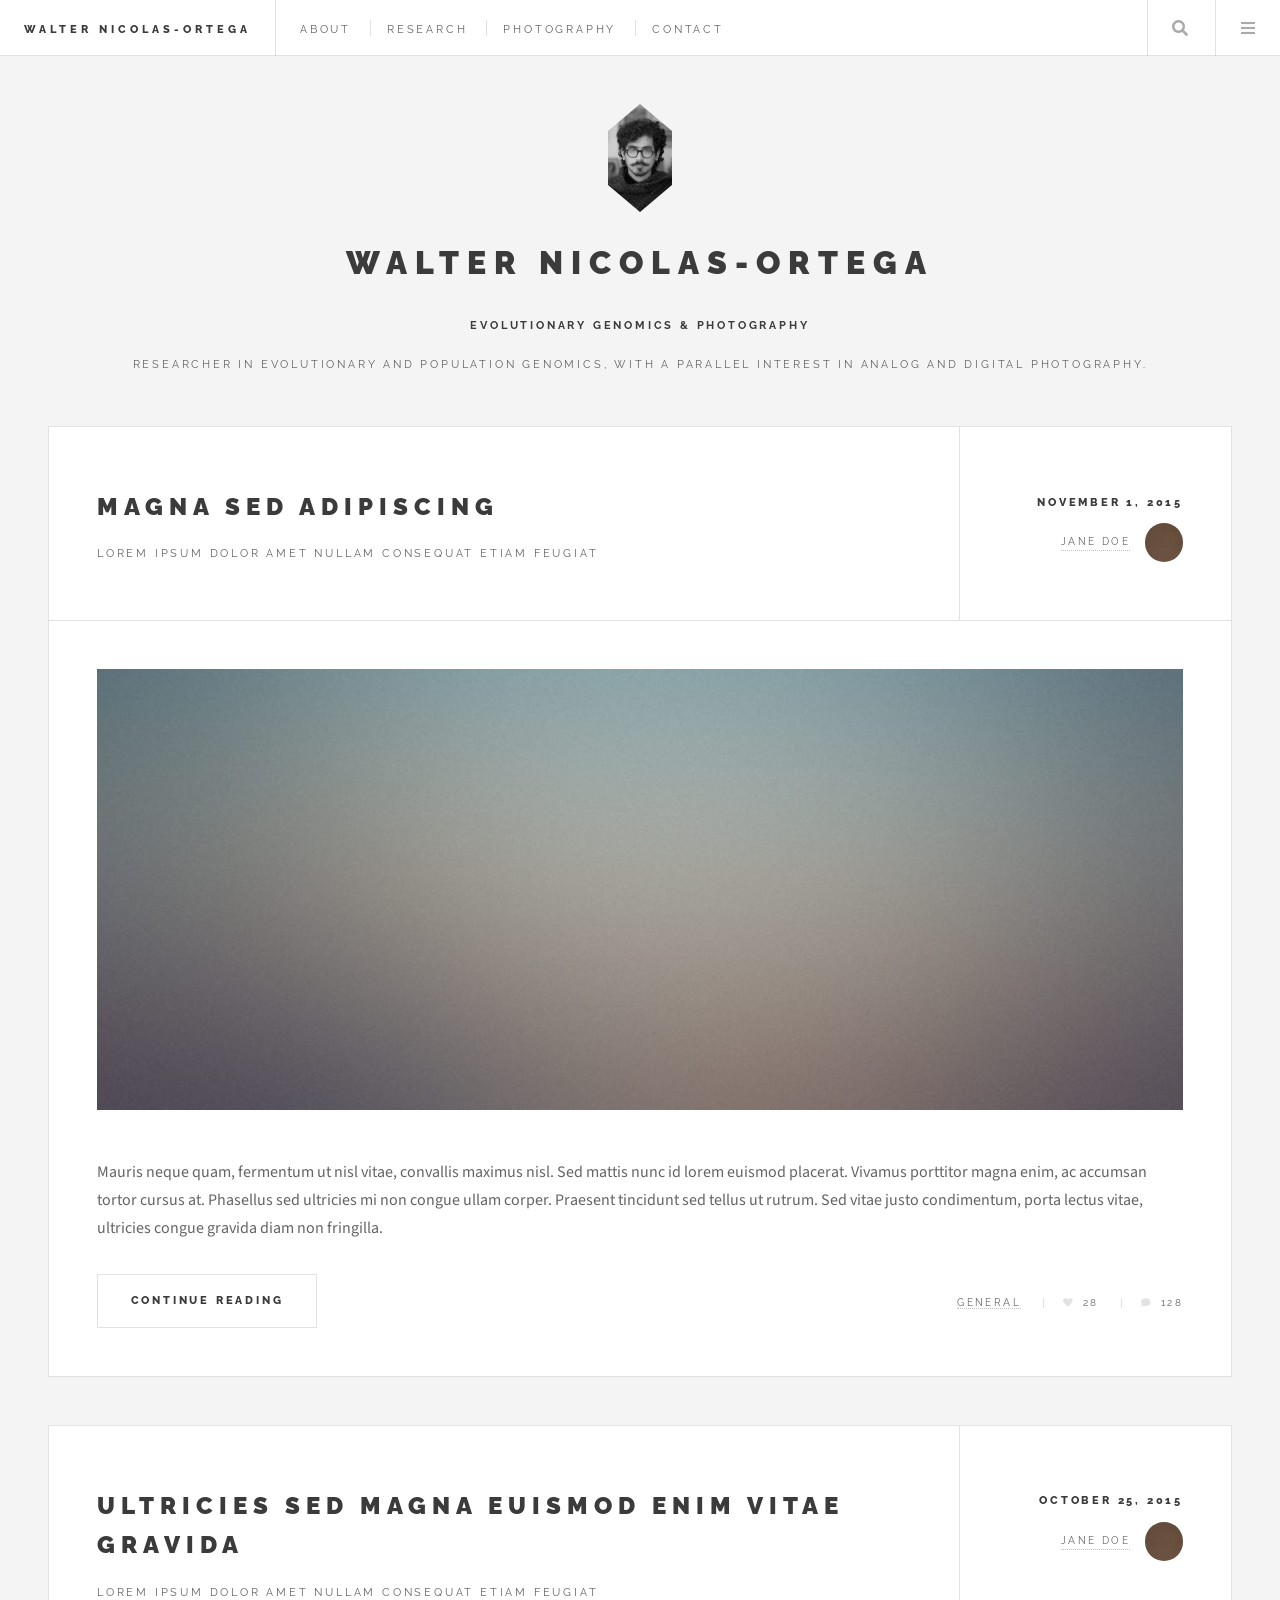
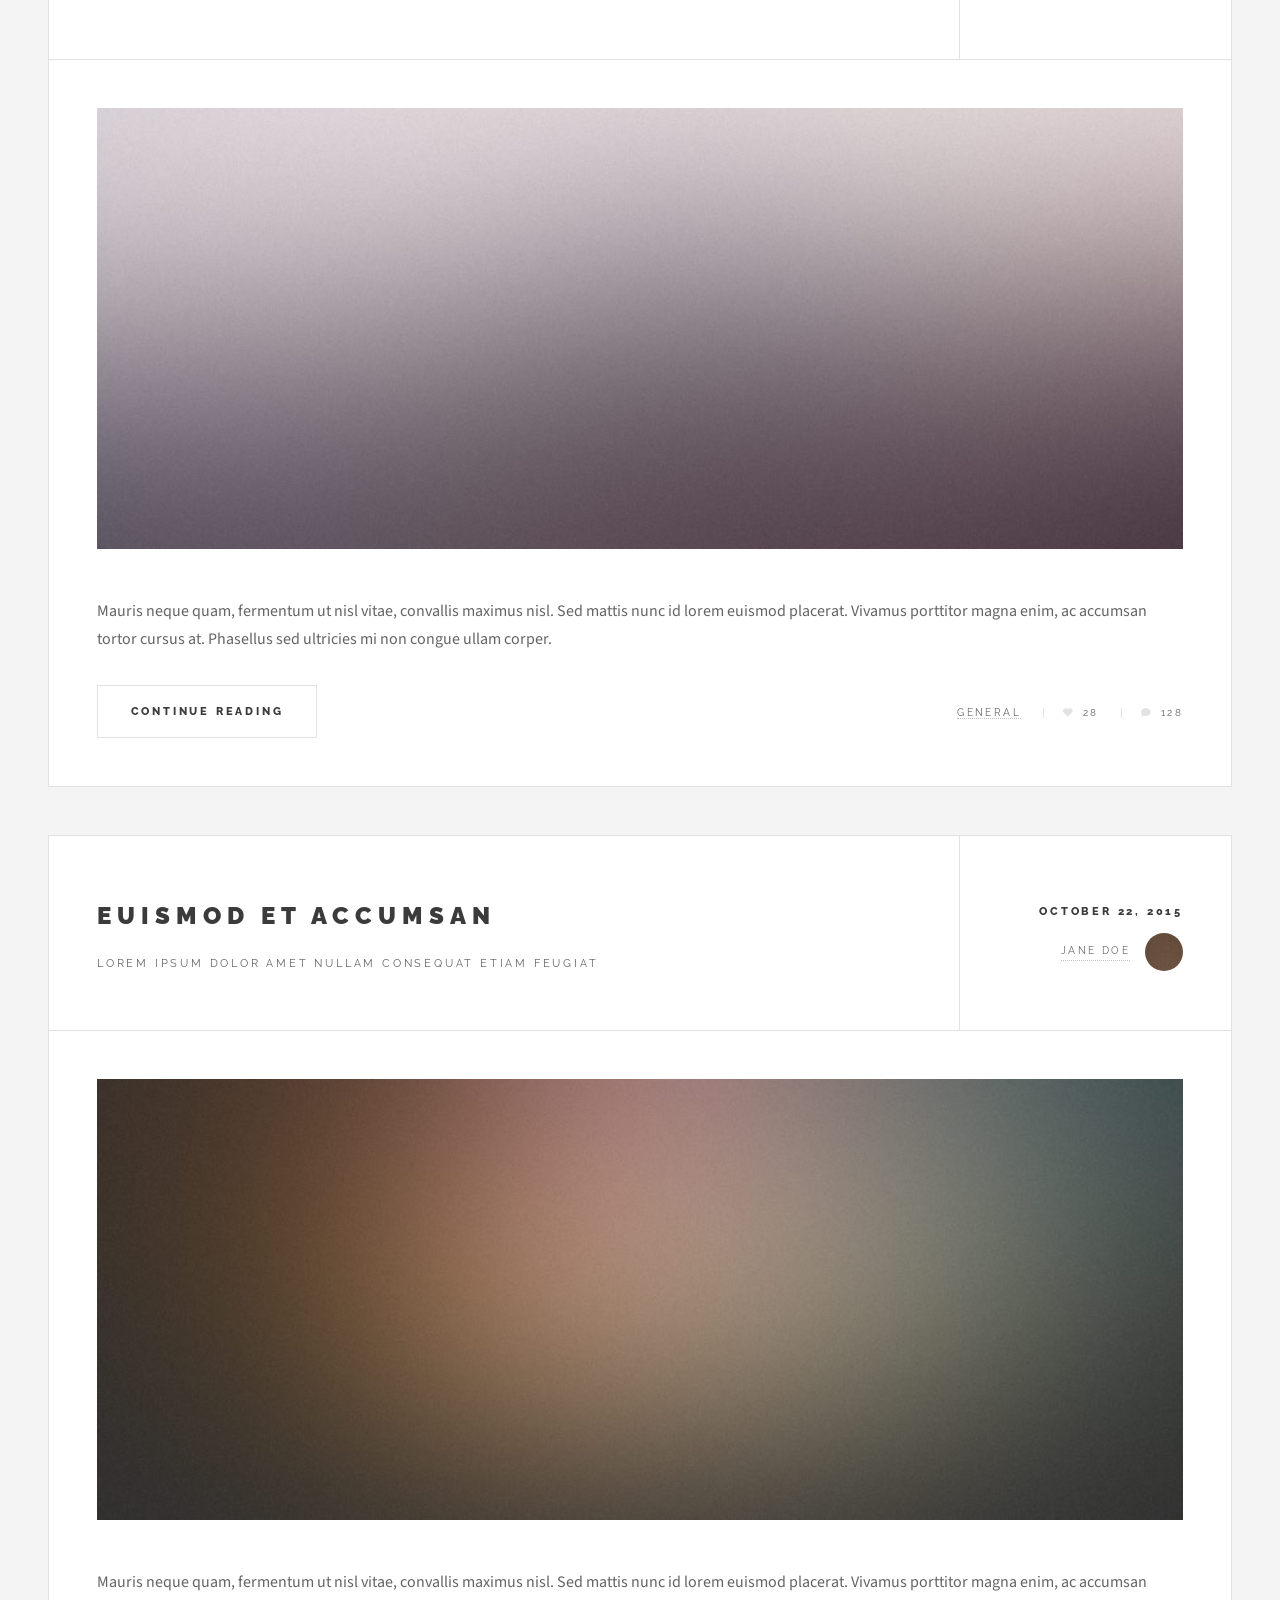
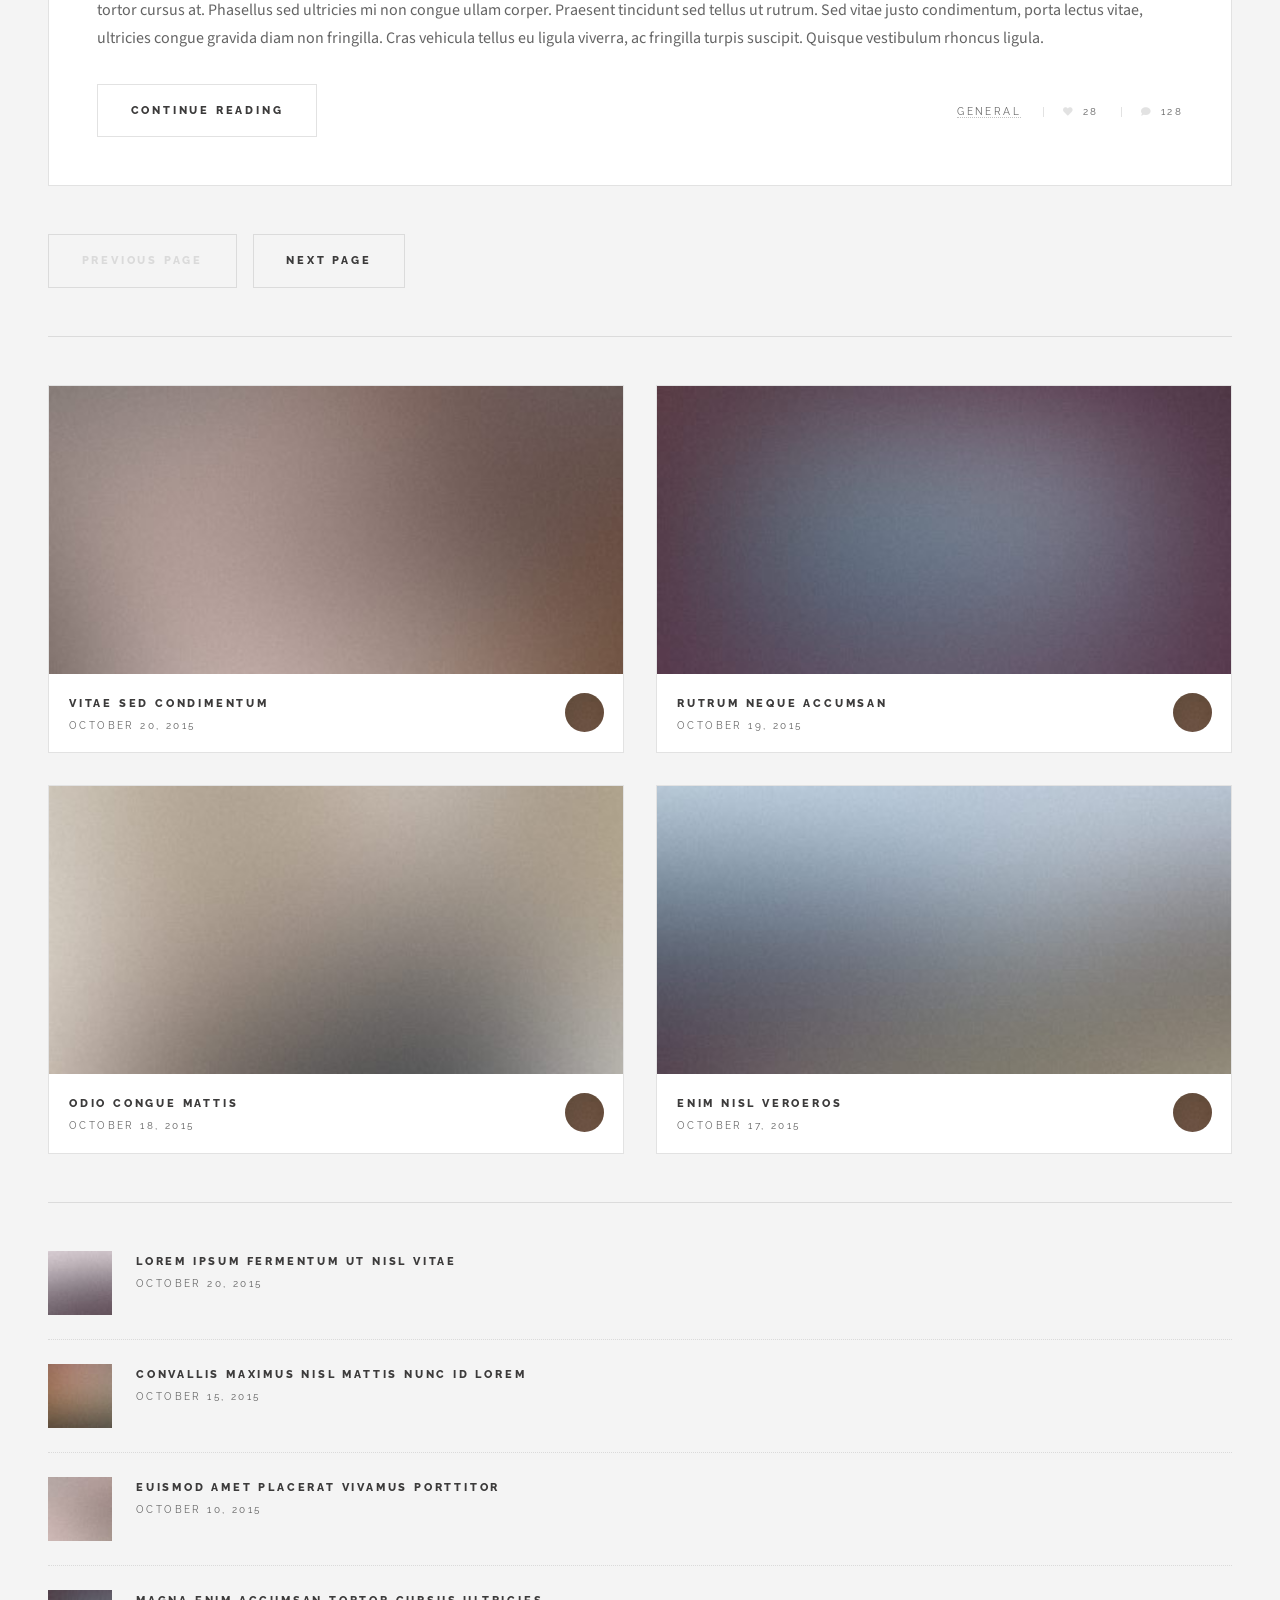
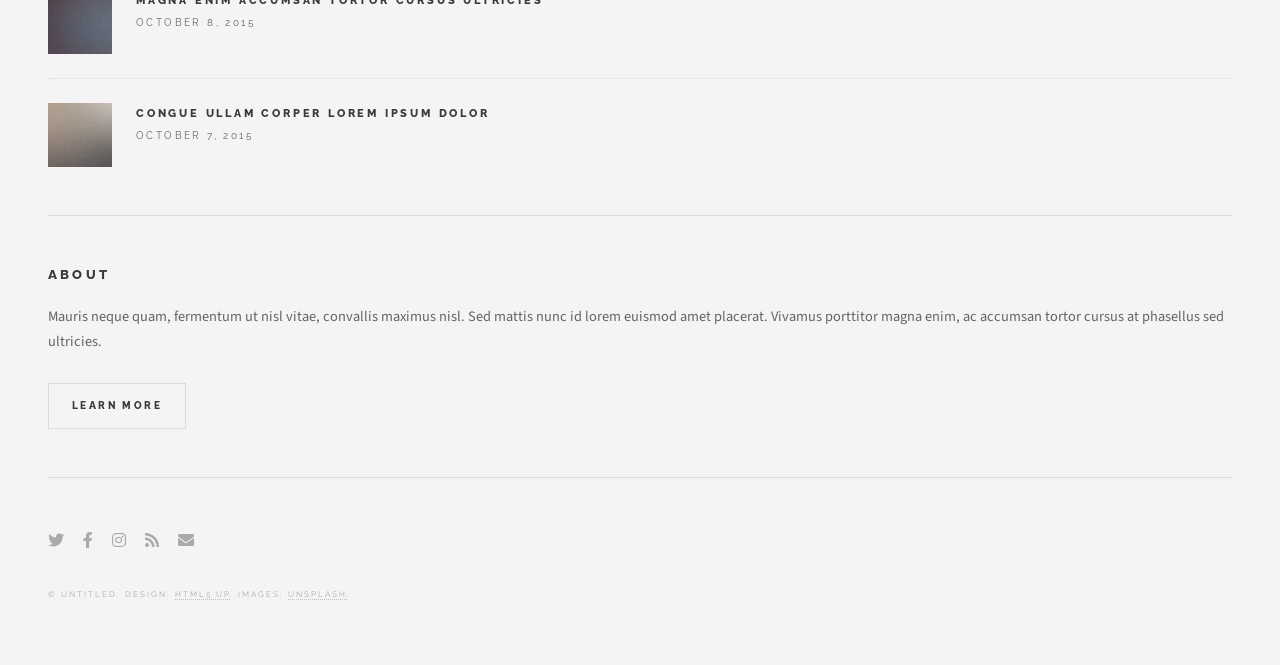
==== index.html @ 81d4c088 "Update index.html" ====
<!DOCTYPE HTML>
<!--
	Future Imperfect by HTML5 UP
	html5up.net | @ajlkn
	Free for personal and commercial use under the CCA 3.0 license (html5up.net/license)
-->
<html>
	<head>
		<title>Walter Nicolas-Ortega | Science & Photography</title>
		<meta charset="utf-8" />
		<meta name="viewport" content="width=device-width, initial-scale=1, user-scalable=no" />
		<link rel="stylesheet" href="assets/css/main.css" />
	</head>
	<body class="is-preload">

		<!-- Wrapper -->
			<div id="wrapper">

				<!-- Header -->
					<header id="header">
						<h1><a href="index.html">Walter Nicolas-Ortega</a></h1>
						<nav class="links">
							<ul>
								<li><a href="about.html">About</a></li>
								<li><a href="#research">Research</a></li>
								<li><a href="photography.html">Photography</a></li>
								<li><a href="#contact">Contact</a></li>
							</ul>
						</nav>
						<nav class="main">
							<ul>
								<li class="search">
									<a class="fa-search" href="#search">Search</a>
									<form id="search" method="get" action="#">
										<input type="text" name="query" placeholder="Search" />
									</form>
								</li>
								<li class="menu">
									<a class="fa-bars" href="#menu">Menu</a>
								</li>
							</ul>
						</nav>
					</header>

				<!-- Menu -->
				<section id="menu">

					<section>
						<ul class="links">
							<li>
								<a href="about.html">
									<h3>About</h3>
									<p>Who I am and my academic background</p>
								</a>
							</li>
							<li>
								<a href="research.html">
									<h3>Research</h3>
									<p>Population and evolutionary genomics</p>
								</a>
							</li>
							<li>
								<a href="photography.html">
									<h3>Photography</h3>
									<p>Visual stories and travel photography</p>
								</a>
							</li>
							<li>
								<a href="contact.html">
									<h3>Contact</h3>
									<p>Get in touch</p>
								</a>
							</li>
						</ul>
					</section>
				
				</section>

				<!-- Main -->
					<div id="main">

						<!-- Post -->
							<article class="post">
								<header>
									<div class="title">
										<h2><a href="single.html">Magna sed adipiscing</a></h2>
										<p>Lorem ipsum dolor amet nullam consequat etiam feugiat</p>
									</div>
									<div class="meta">
										<time class="published" datetime="2015-11-01">November 1, 2015</time>
										<a href="#" class="author"><span class="name">Jane Doe</span><img src="images/avatar.jpg" alt="" /></a>
									</div>
								</header>
								<a href="single.html" class="image featured"><img src="images/pic01.jpg" alt="" /></a>
								<p>Mauris neque quam, fermentum ut nisl vitae, convallis maximus nisl. Sed mattis nunc id lorem euismod placerat. Vivamus porttitor magna enim, ac accumsan tortor cursus at. Phasellus sed ultricies mi non congue ullam corper. Praesent tincidunt sed tellus ut rutrum. Sed vitae justo condimentum, porta lectus vitae, ultricies congue gravida diam non fringilla.</p>
								<footer>
									<ul class="actions">
										<li><a href="single.html" class="button large">Continue Reading</a></li>
									</ul>
									<ul class="stats">
										<li><a href="#">General</a></li>
										<li><a href="#" class="icon solid fa-heart">28</a></li>
										<li><a href="#" class="icon solid fa-comment">128</a></li>
									</ul>
								</footer>
							</article>

						<!-- Post -->
							<article class="post">
								<header>
									<div class="title">
										<h2><a href="single.html">Ultricies sed magna euismod enim vitae gravida</a></h2>
										<p>Lorem ipsum dolor amet nullam consequat etiam feugiat</p>
									</div>
									<div class="meta">
										<time class="published" datetime="2015-10-25">October 25, 2015</time>
										<a href="#" class="author"><span class="name">Jane Doe</span><img src="images/avatar.jpg" alt="" /></a>
									</div>
								</header>
								<a href="single.html" class="image featured"><img src="images/pic02.jpg" alt="" /></a>
								<p>Mauris neque quam, fermentum ut nisl vitae, convallis maximus nisl. Sed mattis nunc id lorem euismod placerat. Vivamus porttitor magna enim, ac accumsan tortor cursus at. Phasellus sed ultricies mi non congue ullam corper.</p>
								<footer>
									<ul class="actions">
										<li><a href="single.html" class="button large">Continue Reading</a></li>
									</ul>
									<ul class="stats">
										<li><a href="#">General</a></li>
										<li><a href="#" class="icon solid fa-heart">28</a></li>
										<li><a href="#" class="icon solid fa-comment">128</a></li>
									</ul>
								</footer>
							</article>

						<!-- Post -->
							<article class="post">
								<header>
									<div class="title">
										<h2><a href="single.html">Euismod et accumsan</a></h2>
										<p>Lorem ipsum dolor amet nullam consequat etiam feugiat</p>
									</div>
									<div class="meta">
										<time class="published" datetime="2015-10-22">October 22, 2015</time>
										<a href="#" class="author"><span class="name">Jane Doe</span><img src="images/avatar.jpg" alt="" /></a>
									</div>
								</header>
								<a href="single.html" class="image featured"><img src="images/pic03.jpg" alt="" /></a>
								<p>Mauris neque quam, fermentum ut nisl vitae, convallis maximus nisl. Sed mattis nunc id lorem euismod placerat. Vivamus porttitor magna enim, ac accumsan tortor cursus at. Phasellus sed ultricies mi non congue ullam corper. Praesent tincidunt sed tellus ut rutrum. Sed vitae justo condimentum, porta lectus vitae, ultricies congue gravida diam non fringilla. Cras vehicula tellus eu ligula viverra, ac fringilla turpis suscipit. Quisque vestibulum rhoncus ligula.</p>
								<footer>
									<ul class="actions">
										<li><a href="single.html" class="button large">Continue Reading</a></li>
									</ul>
									<ul class="stats">
										<li><a href="#">General</a></li>
										<li><a href="#" class="icon solid fa-heart">28</a></li>
										<li><a href="#" class="icon solid fa-comment">128</a></li>
									</ul>
								</footer>
							</article>

						<!-- Post -->
						<!--
							<article class="post">
								<header>
									<div class="title">
										<h2><a href="#">Elements</a></h2>
										<p>Lorem ipsum dolor amet nullam consequat etiam feugiat</p>
									</div>
									<div class="meta">
										<time class="published" datetime="2015-10-18">October 18, 2015</time>
										<a href="#" class="author"><span class="name">Jane Doe</span><img src="images/avatar.jpg" alt="" /></a>
									</div>
								</header>

								<section>
									<h3>Text</h3>
									<p>This is <b>bold</b> and this is <strong>strong</strong>. This is <i>italic</i> and this is <em>emphasized</em>.
									This is <sup>superscript</sup> text and this is <sub>subscript</sub> text.
									This is <u>underlined</u> and this is code: <code>for (;;) { ... }</code>. Finally, <a href="#">this is a link</a>.</p>
									<hr />
									<p>Nunc lacinia ante nunc ac lobortis. Interdum adipiscing gravida odio porttitor sem non mi integer non faucibus ornare mi ut ante amet placerat aliquet. Volutpat eu sed ante lacinia sapien lorem accumsan varius montes viverra nibh in adipiscing blandit tempus accumsan.</p>
									<hr />
									<h2>Heading Level 2</h2>
									<h3>Heading Level 3</h3>
									<h4>Heading Level 4</h4>
									<hr />
									<h4>Blockquote</h4>
									<blockquote>Fringilla nisl. Donec accumsan interdum nisi, quis tincidunt felis sagittis eget tempus euismod. Vestibulum ante ipsum primis in faucibus vestibulum. Blandit adipiscing eu felis iaculis volutpat ac adipiscing accumsan faucibus. Vestibulum ante ipsum primis in faucibus lorem ipsum dolor sit amet nullam adipiscing eu felis.</blockquote>
									<h4>Preformatted</h4>
									<pre><code>i = 0;

while (!deck.isInOrder()) {
  print 'Iteration ' + i;
  deck.shuffle();
  i++;
}

print 'It took ' + i + ' iterations to sort the deck.';</code></pre>
								</section>

								<section>
									<h3>Lists</h3>
									<div class="row">
										<div class="col-6 col-12-medium">
											<h4>Unordered</h4>
											<ul>
												<li>Dolor pulvinar etiam.</li>
												<li>Sagittis adipiscing.</li>
												<li>Felis enim feugiat.</li>
											</ul>
											<h4>Alternate</h4>
											<ul class="alt">
												<li>Dolor pulvinar etiam.</li>
												<li>Sagittis adipiscing.</li>
												<li>Felis enim feugiat.</li>
											</ul>
										</div>
										<div class="col-6 col-12-medium">
											<h4>Ordered</h4>
											<ol>
												<li>Dolor pulvinar etiam.</li>
												<li>Etiam vel felis viverra.</li>
												<li>Felis enim feugiat.</li>
												<li>Dolor pulvinar etiam.</li>
												<li>Etiam vel felis lorem.</li>
												<li>Felis enim et feugiat.</li>
											</ol>
											<h4>Icons</h4>
											<ul class="icons">
												<li><a href="#" class="icon brands fa-twitter"><span class="label">Twitter</span></a></li>
												<li><a href="#" class="icon brands fa-facebook-f"><span class="label">Facebook</span></a></li>
												<li><a href="#" class="icon brands fa-instagram"><span class="label">Instagram</span></a></li>
												<li><a href="#" class="icon brands fa-github"><span class="label">Github</span></a></li>
											</ul>
										</div>
									</div>
									<h3>Actions</h3>
									<div class="row">
										<div class="col-6 col-12-medium">
											<ul class="actions">
												<li><a href="#" class="button">Default</a></li>
												<li><a href="#" class="button">Default</a></li>
												<li><a href="#" class="button">Default</a></li>
											</ul>
											<ul class="actions small">
												<li><a href="#" class="button small">Small</a></li>
												<li><a href="#" class="button small">Small</a></li>
												<li><a href="#" class="button small">Small</a></li>
											</ul>
											<ul class="actions stacked">
												<li><a href="#" class="button">Default</a></li>
												<li><a href="#" class="button">Default</a></li>
												<li><a href="#" class="button">Default</a></li>
											</ul>
											<ul class="actions stacked">
												<li><a href="#" class="button small">Small</a></li>
												<li><a href="#" class="button small">Small</a></li>
												<li><a href="#" class="button small">Small</a></li>
											</ul>
										</div>
										<div class="col-6 col-12-medium">
											<ul class="actions stacked">
												<li><a href="#" class="button fit">Default</a></li>
												<li><a href="#" class="button fit">Default</a></li>
											</ul>
											<ul class="actions stacked">
												<li><a href="#" class="button small fit">Small</a></li>
												<li><a href="#" class="button small fit">Small</a></li>
											</ul>
										</div>
									</div>
								</section>

								<section>
									<h3>Table</h3>
									<h4>Default</h4>
									<div class="table-wrapper">
										<table>
											<thead>
												<tr>
													<th>Name</th>
													<th>Description</th>
													<th>Price</th>
												</tr>
											</thead>
											<tbody>
												<tr>
													<td>Item One</td>
													<td>Ante turpis integer aliquet porttitor.</td>
													<td>29.99</td>
												</tr>
												<tr>
													<td>Item Two</td>
													<td>Vis ac commodo adipiscing arcu aliquet.</td>
													<td>19.99</td>
												</tr>
												<tr>
													<td>Item Three</td>
													<td> Morbi faucibus arcu accumsan lorem.</td>
													<td>29.99</td>
												</tr>
												<tr>
													<td>Item Four</td>
													<td>Vitae integer tempus condimentum.</td>
													<td>19.99</td>
												</tr>
												<tr>
													<td>Item Five</td>
													<td>Ante turpis integer aliquet porttitor.</td>
													<td>29.99</td>
												</tr>
											</tbody>
											<tfoot>
												<tr>
													<td colspan="2"></td>
													<td>100.00</td>
												</tr>
											</tfoot>
										</table>
									</div>

									<h4>Alternate</h4>
									<div class="table-wrapper">
										<table class="alt">
											<thead>
												<tr>
													<th>Name</th>
													<th>Description</th>
													<th>Price</th>
												</tr>
											</thead>
											<tbody>
												<tr>
													<td>Item One</td>
													<td>Ante turpis integer aliquet porttitor.</td>
													<td>29.99</td>
												</tr>
												<tr>
													<td>Item Two</td>
													<td>Vis ac commodo adipiscing arcu aliquet.</td>
													<td>19.99</td>
												</tr>
												<tr>
													<td>Item Three</td>
													<td> Morbi faucibus arcu accumsan lorem.</td>
													<td>29.99</td>
												</tr>
												<tr>
													<td>Item Four</td>
													<td>Vitae integer tempus condimentum.</td>
													<td>19.99</td>
												</tr>
												<tr>
													<td>Item Five</td>
													<td>Ante turpis integer aliquet porttitor.</td>
													<td>29.99</td>
												</tr>
											</tbody>
											<tfoot>
												<tr>
													<td colspan="2"></td>
													<td>100.00</td>
												</tr>
											</tfoot>
										</table>
									</div>
								</section>

								<section>
									<h3>Buttons</h3>
									<ul class="actions">
										<li><a href="#" class="button large">Large</a></li>
										<li><a href="#" class="button">Default</a></li>
										<li><a href="#" class="button small">Small</a></li>
									</ul>
									<ul class="actions fit">
										<li><a href="#" class="button fit">Fit</a></li>
										<li><a href="#" class="button fit">Fit</a></li>
										<li><a href="#" class="button fit">Fit</a></li>
									</ul>
									<ul class="actions fit small">
										<li><a href="#" class="button fit small">Fit + Small</a></li>
										<li><a href="#" class="button fit small">Fit + Small</a></li>
										<li><a href="#" class="button fit small">Fit + Small</a></li>
									</ul>
									<ul class="actions">
										<li><a href="#" class="button icon solid fa-download">Icon</a></li>
										<li><a href="#" class="button icon solid fa-upload">Icon</a></li>
										<li><a href="#" class="button icon solid fa-save">Icon</a></li>
									</ul>
									<ul class="actions">
										<li><span class="button disabled">Disabled</span></li>
										<li><span class="button disabled icon solid fa-download">Disabled</span></li>
									</ul>
								</section>

								<section>
									<h3>Form</h3>
									<form method="post" action="#">
										<div class="row gtr-uniform">
											<div class="col-6 col-12-xsmall">
												<input type="text" name="demo-name" id="demo-name" value="" placeholder="Name" />
											</div>
											<div class="col-6 col-12-xsmall">
												<input type="email" name="demo-email" id="demo-email" value="" placeholder="Email" />
											</div>
											<div class="col-12">
												<select name="demo-category" id="demo-category">
													<option value="">- Category -</option>
													<option value="1">Manufacturing</option>
													<option value="1">Shipping</option>
													<option value="1">Administration</option>
													<option value="1">Human Resources</option>
												</select>
											</div>
											<div class="col-4 col-12-small">
												<input type="radio" id="demo-priority-low" name="demo-priority" checked>
												<label for="demo-priority-low">Low</label>
											</div>
											<div class="col-4 col-12-small">
												<input type="radio" id="demo-priority-normal" name="demo-priority">
												<label for="demo-priority-normal">Normal</label>
											</div>
											<div class="col-4 col-12-small">
												<input type="radio" id="demo-priority-high" name="demo-priority">
												<label for="demo-priority-high">High</label>
											</div>
											<div class="col-6 col-12-small">
												<input type="checkbox" id="demo-copy" name="demo-copy">
												<label for="demo-copy">Email me a copy</label>
											</div>
											<div class="col-6 col-12-small">
												<input type="checkbox" id="demo-human" name="demo-human" checked>
												<label for="demo-human">Not a robot</label>
											</div>
											<div class="col-12">
												<textarea name="demo-message" id="demo-message" placeholder="Enter your message" rows="6"></textarea>
											</div>
											<div class="col-12">
												<ul class="actions">
													<li><input type="submit" value="Send Message" /></li>
													<li><input type="reset" value="Reset" /></li>
												</ul>
											</div>
										</div>
									</form>
								</section>

								<section>
									<h3>Image</h3>
									<h4>Fit</h4>
									<div class="box alt">
										<div class="row gtr-uniform">
											<div class="col-12"><span class="image fit"><img src="images/pic02.jpg" alt="" /></span></div>
											<div class="col-4"><span class="image fit"><img src="images/pic04.jpg" alt="" /></span></div>
											<div class="col-4"><span class="image fit"><img src="images/pic05.jpg" alt="" /></span></div>
											<div class="col-4"><span class="image fit"><img src="images/pic06.jpg" alt="" /></span></div>
											<div class="col-4"><span class="image fit"><img src="images/pic06.jpg" alt="" /></span></div>
											<div class="col-4"><span class="image fit"><img src="images/pic04.jpg" alt="" /></span></div>
											<div class="col-4"><span class="image fit"><img src="images/pic05.jpg" alt="" /></span></div>
											<div class="col-4"><span class="image fit"><img src="images/pic05.jpg" alt="" /></span></div>
											<div class="col-4"><span class="image fit"><img src="images/pic06.jpg" alt="" /></span></div>
											<div class="col-4"><span class="image fit"><img src="images/pic04.jpg" alt="" /></span></div>
										</div>
									</div>
									<h4>Left &amp; Right</h4>
									<p><span class="image left"><img src="images/pic07.jpg" alt="" /></span>Fringilla nisl. Donec accumsan interdum nisi, quis tincidunt felis sagittis eget. tempus euismod. Vestibulum ante ipsum primis in faucibus vestibulum. Blandit adipiscing eu felis iaculis volutpat ac adipiscing accumsan eu faucibus. Integer ac pellentesque praesent tincidunt felis sagittis eget. tempus euismod. Vestibulum ante ipsum primis in faucibus vestibulum. Blandit adipiscing eu felis iaculis volutpat ac adipiscing accumsan eu faucibus. Integer ac pellentesque praesent. Donec accumsan interdum nisi, quis tincidunt felis sagittis eget. tempus euismod. Vestibulum ante ipsum primis in faucibus vestibulum. Blandit adipiscing eu felis iaculis volutpat ac adipiscing accumsan eu faucibus. Integer ac pellentesque praesent tincidunt felis sagittis eget. tempus euismod. Vestibulum ante ipsum primis in faucibus vestibulum. Blandit adipiscing eu felis iaculis volutpat ac adipiscing accumsan eu faucibus. Integer ac pellentesque praesent. Blandit adipiscing eu felis iaculis volutpat ac adipiscing accumsan eu faucibus. Integer ac pellentesque praesent tincidunt felis sagittis eget. tempus euismod. Vestibulum ante ipsum primis in faucibus vestibulum. Blandit adipiscing eu felis iaculis volutpat ac adipiscing accumsan eu faucibus. Integer ac pellentesque praesent.</p>
									<p><span class="image right"><img src="images/pic04.jpg" alt="" /></span>Fringilla nisl. Donec accumsan interdum nisi, quis tincidunt felis sagittis eget. tempus euismod. Vestibulum ante ipsum primis in faucibus vestibulum. Blandit adipiscing eu felis iaculis volutpat ac adipiscing accumsan eu faucibus. Integer ac pellentesque praesent tincidunt felis sagittis eget. tempus euismod. Vestibulum ante ipsum primis in faucibus vestibulum. Blandit adipiscing eu felis iaculis volutpat ac adipiscing accumsan eu faucibus. Integer ac pellentesque praesent. Donec accumsan interdum nisi, quis tincidunt felis sagittis eget. tempus euismod. Vestibulum ante ipsum primis in faucibus vestibulum. Blandit adipiscing eu felis iaculis volutpat ac adipiscing accumsan eu faucibus. Integer ac pellentesque praesent tincidunt felis sagittis eget. tempus euismod. Vestibulum ante ipsum primis in faucibus vestibulum. Blandit adipiscing eu felis iaculis volutpat ac adipiscing accumsan eu faucibus. Integer ac pellentesque praesent. Blandit adipiscing eu felis iaculis volutpat ac adipiscing accumsan eu faucibus. Integer ac pellentesque praesent tincidunt felis sagittis eget. tempus euismod. Vestibulum ante ipsum primis in faucibus vestibulum. Blandit adipiscing eu felis iaculis volutpat ac adipiscing accumsan eu faucibus. Integer ac pellentesque praesent.</p>
								</section>

							</article>
						-->

						<!-- Pagination -->
							<ul class="actions pagination">
								<li><a href="" class="disabled button large previous">Previous Page</a></li>
								<li><a href="#" class="button large next">Next Page</a></li>
							</ul>

					</div>

				<!-- Sidebar -->
					<section id="sidebar">

						<!-- Intro -->
							<section id="intro">
								<a href="#" class="logo"><img src="images/Walter.jpg" alt="" /></a>
								<header>
									<h2>Walter Nicolas-Ortega</h2>
									<p><strong>Evolutionary Genomics & Photography </strong><p>
										Researcher in evolutionary and population genomics, with a parallel interest in analog and digital photography.
									</p>
								</header>
							</section>

						<!-- Mini Posts -->
							<section>
								<div class="mini-posts">

									<!-- Mini Post -->
										<article class="mini-post">
											<header>
												<h3><a href="single.html">Vitae sed condimentum</a></h3>
												<time class="published" datetime="2015-10-20">October 20, 2015</time>
												<a href="#" class="author"><img src="images/avatar.jpg" alt="" /></a>
											</header>
											<a href="single.html" class="image"><img src="images/pic04.jpg" alt="" /></a>
										</article>

									<!-- Mini Post -->
										<article class="mini-post">
											<header>
												<h3><a href="single.html">Rutrum neque accumsan</a></h3>
												<time class="published" datetime="2015-10-19">October 19, 2015</time>
												<a href="#" class="author"><img src="images/avatar.jpg" alt="" /></a>
											</header>
											<a href="single.html" class="image"><img src="images/pic05.jpg" alt="" /></a>
										</article>

									<!-- Mini Post -->
										<article class="mini-post">
											<header>
												<h3><a href="single.html">Odio congue mattis</a></h3>
												<time class="published" datetime="2015-10-18">October 18, 2015</time>
												<a href="#" class="author"><img src="images/avatar.jpg" alt="" /></a>
											</header>
											<a href="single.html" class="image"><img src="images/pic06.jpg" alt="" /></a>
										</article>

									<!-- Mini Post -->
										<article class="mini-post">
											<header>
												<h3><a href="single.html">Enim nisl veroeros</a></h3>
												<time class="published" datetime="2015-10-17">October 17, 2015</time>
												<a href="#" class="author"><img src="images/avatar.jpg" alt="" /></a>
											</header>
											<a href="single.html" class="image"><img src="images/pic07.jpg" alt="" /></a>
										</article>

								</div>
							</section>

						<!-- Posts List -->
							<section>
								<ul class="posts">
									<li>
										<article>
											<header>
												<h3><a href="single.html">Lorem ipsum fermentum ut nisl vitae</a></h3>
												<time class="published" datetime="2015-10-20">October 20, 2015</time>
											</header>
											<a href="single.html" class="image"><img src="images/pic08.jpg" alt="" /></a>
										</article>
									</li>
									<li>
										<article>
											<header>
												<h3><a href="single.html">Convallis maximus nisl mattis nunc id lorem</a></h3>
												<time class="published" datetime="2015-10-15">October 15, 2015</time>
											</header>
											<a href="single.html" class="image"><img src="images/pic09.jpg" alt="" /></a>
										</article>
									</li>
									<li>
										<article>
											<header>
												<h3><a href="single.html">Euismod amet placerat vivamus porttitor</a></h3>
												<time class="published" datetime="2015-10-10">October 10, 2015</time>
											</header>
											<a href="single.html" class="image"><img src="images/pic10.jpg" alt="" /></a>
										</article>
									</li>
									<li>
										<article>
											<header>
												<h3><a href="single.html">Magna enim accumsan tortor cursus ultricies</a></h3>
												<time class="published" datetime="2015-10-08">October 8, 2015</time>
											</header>
											<a href="single.html" class="image"><img src="images/pic11.jpg" alt="" /></a>
										</article>
									</li>
									<li>
										<article>
											<header>
												<h3><a href="single.html">Congue ullam corper lorem ipsum dolor</a></h3>
												<time class="published" datetime="2015-10-06">October 7, 2015</time>
											</header>
											<a href="single.html" class="image"><img src="images/pic12.jpg" alt="" /></a>
										</article>
									</li>
								</ul>
							</section>

						<!-- About -->
							<section class="blurb">
								<h2>About</h2>
								<p>Mauris neque quam, fermentum ut nisl vitae, convallis maximus nisl. Sed mattis nunc id lorem euismod amet placerat. Vivamus porttitor magna enim, ac accumsan tortor cursus at phasellus sed ultricies.</p>
								<ul class="actions">
									<li><a href="#" class="button">Learn More</a></li>
								</ul>
							</section>

						<!-- Footer -->
							<section id="footer">
								<ul class="icons">
									<li><a href="#" class="icon brands fa-twitter"><span class="label">Twitter</span></a></li>
									<li><a href="#" class="icon brands fa-facebook-f"><span class="label">Facebook</span></a></li>
									<li><a href="#" class="icon brands fa-instagram"><span class="label">Instagram</span></a></li>
									<li><a href="#" class="icon solid fa-rss"><span class="label">RSS</span></a></li>
									<li><a href="#" class="icon solid fa-envelope"><span class="label">Email</span></a></li>
								</ul>
								<p class="copyright">&copy; Untitled. Design: <a href="http://html5up.net">HTML5 UP</a>. Images: <a href="http://unsplash.com">Unsplash</a>.</p>
							</section>

					</section>

			</div>

		<!-- Scripts -->
			<script src="assets/js/jquery.min.js"></script>
			<script src="assets/js/browser.min.js"></script>
			<script src="assets/js/breakpoints.min.js"></script>
			<script src="assets/js/util.js"></script>
			<script src="assets/js/main.js"></script>

	</body>

</html>
---- assets/css/main.css ----
@import url(fontawesome-all.min.css);
@import url("https://fonts.googleapis.com/css?family=Source+Sans+Pro:400,700|Raleway:400,800,900");

/*
	Future Imperfect by HTML5 UP
	html5up.net | @ajlkn
	Free for personal and commercial use under the CCA 3.0 license (html5up.net/license)

*/

html, body, div, span, applet, object,
iframe, h1, h2, h3, h4, h5, h6, p, blockquote,
pre, a, abbr, acronym, address, big, cite,
code, del, dfn, em, img, ins, kbd, q, s, samp,
small, strike, strong, sub, sup, tt, var, b,
u, i, center, dl, dt, dd, ol, ul, li, fieldset,
form, label, legend, table, caption, tbody,
tfoot, thead, tr, th, td, article, aside,
canvas, details, embed, figure, figcaption,
footer, header, hgroup, menu, nav, output, ruby,
section, summary, time, mark, audio, video {
	margin: 0;
	padding: 0;
	border: 0;
	font-size: 100%;
	font: inherit;
	vertical-align: baseline;}

article, aside, details, figcaption, figure,
footer, header, hgroup, menu, nav, section {
	display: block;}

body {
	line-height: 1;
}

ol, ul {
	list-style: none;
}

blockquote, q {
	quotes: none;
}

	blockquote:before, blockquote:after, q:before, q:after {
		content: '';
		content: none;
	}

table {
	border-collapse: collapse;
	border-spacing: 0;
}

body {
	-webkit-text-size-adjust: none;
}

mark {
	background-color: transparent;
	color: inherit;
}

input::-moz-focus-inner {
	border: 0;
	padding: 0;
}

input, select, textarea {
	-moz-appearance: none;
	-webkit-appearance: none;
	-ms-appearance: none;
	appearance: none;
}

/* Basic */

	@-ms-viewport {
		width: device-width;
	}

	body {
		-ms-overflow-style: scrollbar;
	}

	@media screen and (max-width: 480px) {

		html, body {
			min-width: 320px;
		}

	}

	html {
		box-sizing: border-box;
	}

	*, *:before, *:after {
		box-sizing: inherit;
	}

	body {
		background: #f4f4f4;
	}

		body.is-preload *, body.is-preload *:before, body.is-preload *:after {
			-moz-animation: none !important;
			-webkit-animation: none !important;
			-ms-animation: none !important;
			animation: none !important;
			-moz-transition: none !important;
			-webkit-transition: none !important;
			-ms-transition: none !important;
			transition: none !important;
		}

/* Type */

	body, input, select, textarea {
		color: #646464;
		font-family: "Source Sans Pro", Helvetica, sans-serif;
		font-size: 14pt;
		font-weight: 400;
		line-height: 1.75;
	}

		@media screen and (max-width: 1680px) {

			body, input, select, textarea {
				font-size: 12pt;
			}

		}

		@media screen and (max-width: 1280px) {

			body, input, select, textarea {
				font-size: 12pt;
			}

		}

		@media screen and (max-width: 980px) {

			body, input, select, textarea {
				font-size: 12pt;
			}

		}

		@media screen and (max-width: 736px) {

			body, input, select, textarea {
				font-size: 12pt;
			}

		}

		@media screen and (max-width: 480px) {

			body, input, select, textarea {
				font-size: 12pt;
			}

		}

	a {
		-moz-transition: color 0.2s ease, border-bottom-color 0.2s ease;
		-webkit-transition: color 0.2s ease, border-bottom-color 0.2s ease;
		-ms-transition: color 0.2s ease, border-bottom-color 0.2s ease;
		transition: color 0.2s ease, border-bottom-color 0.2s ease;
		border-bottom: dotted 1px rgba(160, 160, 160, 0.65);
		color: inherit;
		text-decoration: none;
	}

		a:before {
			-moz-transition: color 0.2s ease;
			-webkit-transition: color 0.2s ease;
			-ms-transition: color 0.2s ease;
			transition: color 0.2s ease;
		}

		a:hover {
			border-bottom-color: transparent;
			color: #2ebaae !important;
		}

			a:hover:before {
				color: #2ebaae !important;
			}

	strong, b {
		color: #3c3b3b;
		font-weight: 700;
	}

	em, i {
		font-style: italic;
	}

	p {
		margin: 0 0 2em 0;
	}

	h1, h2, h3, h4, h5, h6 {
		color: #3c3b3b;
		font-family: "Raleway", Helvetica, sans-serif;
		font-weight: 800;
		letter-spacing: 0.25em;
		line-height: 1.65;
		margin: 0 0 1em 0;
		text-transform: uppercase;
	}

		h1 a, h2 a, h3 a, h4 a, h5 a, h6 a {
			color: inherit;
			border-bottom: 0;
		}

	h2 {
		font-size: 1.1em;
	}

	h3 {
		font-size: 0.9em;
	}

	h4 {
		font-size: 0.7em;
	}

	h5 {
		font-size: 0.7em;
	}

	h6 {
		font-size: 0.7em;
	}

	sub {
		font-size: 0.8em;
		position: relative;
		top: 0.5em;
	}

	sup {
		font-size: 0.8em;
		position: relative;
		top: -0.5em;
	}

	blockquote {
		border-left: solid 4px rgba(160, 160, 160, 0.3);
		font-style: italic;
		margin: 0 0 2em 0;
		padding: 0.5em 0 0.5em 2em;
	}

	code {
		background: rgba(160, 160, 160, 0.075);
		border: solid 1px rgba(160, 160, 160, 0.3);
		font-family: "Courier New", monospace;
		font-size: 0.9em;
		margin: 0 0.25em;
		padding: 0.25em 0.65em;
	}

	pre {
		-webkit-overflow-scrolling: touch;
		font-family: "Courier New", monospace;
		font-size: 0.9em;
		margin: 0 0 2em 0;
	}

		pre code {
			display: block;
			line-height: 1.75em;
			padding: 1em 1.5em;
			overflow-x: auto;
		}

	hr {
		border: 0;
		border-bottom: solid 1px rgba(160, 160, 160, 0.3);
		margin: 2em 0;
	}

		hr.major {
			margin: 3em 0;
		}

	.align-left {
		text-align: left;
	}

	.align-center {
		text-align: center;
	}

	.align-right {
		text-align: right;
	}

/* Row */

	.row {
		display: flex;
		flex-wrap: wrap;
		box-sizing: border-box;
		align-items: stretch;
	}

		.row > * {
			box-sizing: border-box;
		}

		.row.gtr-uniform > * > :last-child {
			margin-bottom: 0;
		}

		.row.aln-left {
			justify-content: flex-start;
		}

		.row.aln-center {
			justify-content: center;
		}

		.row.aln-right {
			justify-content: flex-end;
		}

		.row.aln-top {
			align-items: flex-start;
		}

		.row.aln-middle {
			align-items: center;
		}

		.row.aln-bottom {
			align-items: flex-end;
		}

		.row > .imp {
			order: -1;
		}

		.row > .col-1 {
			width: 8.33333%;
		}

		.row > .off-1 {
			margin-left: 8.33333%;
		}

		.row > .col-2 {
			width: 16.66667%;
		}

		.row > .off-2 {
			margin-left: 16.66667%;
		}

		.row > .col-3 {
			width: 25%;
		}

		.row > .off-3 {
			margin-left: 25%;
		}

		.row > .col-4 {
			width: 33.33333%;
		}

		.row > .off-4 {
			margin-left: 33.33333%;
		}

		.row > .col-5 {
			width: 41.66667%;
		}

		.row > .off-5 {
			margin-left: 41.66667%;
		}

		.row > .col-6 {
			width: 50%;
		}

		.row > .off-6 {
			margin-left: 50%;
		}

		.row > .col-7 {
			width: 58.33333%;
		}

		.row > .off-7 {
			margin-left: 58.33333%;
		}

		.row > .col-8 {
			width: 66.66667%;
		}

		.row > .off-8 {
			margin-left: 66.66667%;
		}

		.row > .col-9 {
			width: 75%;
		}

		.row > .off-9 {
			margin-left: 75%;
		}

		.row > .col-10 {
			width: 83.33333%;
		}

		.row > .off-10 {
			margin-left: 83.33333%;
		}

		.row > .col-11 {
			width: 91.66667%;
		}

		.row > .off-11 {
			margin-left: 91.66667%;
		}

		.row > .col-12 {
			width: 100%;
		}

		.row > .off-12 {
			margin-left: 100%;
		}

		.row.gtr-0 {
			margin-top: 0;
			margin-left: 0em;
		}

			.row.gtr-0 > * {
				padding: 0 0 0 0em;
			}

			.row.gtr-0.gtr-uniform {
				margin-top: 0em;
			}

				.row.gtr-0.gtr-uniform > * {
					padding-top: 0em;
				}

		.row.gtr-25 {
			margin-top: 0;
			margin-left: -0.25em;
		}

			.row.gtr-25 > * {
				padding: 0 0 0 0.25em;
			}

			.row.gtr-25.gtr-uniform {
				margin-top: -0.25em;
			}

				.row.gtr-25.gtr-uniform > * {
					padding-top: 0.25em;
				}

		.row.gtr-50 {
			margin-top: 0;
			margin-left: -0.5em;
		}

			.row.gtr-50 > * {
				padding: 0 0 0 0.5em;
			}

			.row.gtr-50.gtr-uniform {
				margin-top: -0.5em;
			}

				.row.gtr-50.gtr-uniform > * {
					padding-top: 0.5em;
				}

		.row {
			margin-top: 0;
			margin-left: -1em;
		}

			.row > * {
				padding: 0 0 0 1em;
			}

			.row.gtr-uniform {
				margin-top: -1em;
			}

				.row.gtr-uniform > * {
					padding-top: 1em;
				}

		.row.gtr-150 {
			margin-top: 0;
			margin-left: -1.5em;
		}

			.row.gtr-150 > * {
				padding: 0 0 0 1.5em;
			}

			.row.gtr-150.gtr-uniform {
				margin-top: -1.5em;
			}

				.row.gtr-150.gtr-uniform > * {
					padding-top: 1.5em;
				}

		.row.gtr-200 {
			margin-top: 0;
			margin-left: -2em;
		}

			.row.gtr-200 > * {
				padding: 0 0 0 2em;
			}

			.row.gtr-200.gtr-uniform {
				margin-top: -2em;
			}

				.row.gtr-200.gtr-uniform > * {
					padding-top: 2em;
				}

		@media screen and (max-width: 1680px) {

			.row {
				display: flex;
				flex-wrap: wrap;
				box-sizing: border-box;
				align-items: stretch;
			}

				.row > * {
					box-sizing: border-box;
				}

				.row.gtr-uniform > * > :last-child {
					margin-bottom: 0;
				}

				.row.aln-left {
					justify-content: flex-start;
				}

				.row.aln-center {
					justify-content: center;
				}

				.row.aln-right {
					justify-content: flex-end;
				}

				.row.aln-top {
					align-items: flex-start;
				}

				.row.aln-middle {
					align-items: center;
				}

				.row.aln-bottom {
					align-items: flex-end;
				}

				.row > .imp-xlarge {
					order: -1;
				}

				.row > .col-1-xlarge {
					width: 8.33333%;
				}

				.row > .off-1-xlarge {
					margin-left: 8.33333%;
				}

				.row > .col-2-xlarge {
					width: 16.66667%;
				}

				.row > .off-2-xlarge {
					margin-left: 16.66667%;
				}

				.row > .col-3-xlarge {
					width: 25%;
				}

				.row > .off-3-xlarge {
					margin-left: 25%;
				}

				.row > .col-4-xlarge {
					width: 33.33333%;
				}

				.row > .off-4-xlarge {
					margin-left: 33.33333%;
				}

				.row > .col-5-xlarge {
					width: 41.66667%;
				}

				.row > .off-5-xlarge {
					margin-left: 41.66667%;
				}

				.row > .col-6-xlarge {
					width: 50%;
				}

				.row > .off-6-xlarge {
					margin-left: 50%;
				}

				.row > .col-7-xlarge {
					width: 58.33333%;
				}

				.row > .off-7-xlarge {
					margin-left: 58.33333%;
				}

				.row > .col-8-xlarge {
					width: 66.66667%;
				}

				.row > .off-8-xlarge {
					margin-left: 66.66667%;
				}

				.row > .col-9-xlarge {
					width: 75%;
				}

				.row > .off-9-xlarge {
					margin-left: 75%;
				}

				.row > .col-10-xlarge {
					width: 83.33333%;
				}

				.row > .off-10-xlarge {
					margin-left: 83.33333%;
				}

				.row > .col-11-xlarge {
					width: 91.66667%;
				}

				.row > .off-11-xlarge {
					margin-left: 91.66667%;
				}

				.row > .col-12-xlarge {
					width: 100%;
				}

				.row > .off-12-xlarge {
					margin-left: 100%;
				}

				.row.gtr-0 {
					margin-top: 0;
					margin-left: 0em;
				}

					.row.gtr-0 > * {
						padding: 0 0 0 0em;
					}

					.row.gtr-0.gtr-uniform {
						margin-top: 0em;
					}

						.row.gtr-0.gtr-uniform > * {
							padding-top: 0em;
						}

				.row.gtr-25 {
					margin-top: 0;
					margin-left: -0.25em;
				}

					.row.gtr-25 > * {
						padding: 0 0 0 0.25em;
					}

					.row.gtr-25.gtr-uniform {
						margin-top: -0.25em;
					}

						.row.gtr-25.gtr-uniform > * {
							padding-top: 0.25em;
						}

				.row.gtr-50 {
					margin-top: 0;
					margin-left: -0.5em;
				}

					.row.gtr-50 > * {
						padding: 0 0 0 0.5em;
					}

					.row.gtr-50.gtr-uniform {
						margin-top: -0.5em;
					}

						.row.gtr-50.gtr-uniform > * {
							padding-top: 0.5em;
						}

				.row {
					margin-top: 0;
					margin-left: -1em;
				}

					.row > * {
						padding: 0 0 0 1em;
					}

					.row.gtr-uniform {
						margin-top: -1em;
					}

						.row.gtr-uniform > * {
							padding-top: 1em;
						}

				.row.gtr-150 {
					margin-top: 0;
					margin-left: -1.5em;
				}

					.row.gtr-150 > * {
						padding: 0 0 0 1.5em;
					}

					.row.gtr-150.gtr-uniform {
						margin-top: -1.5em;
					}

						.row.gtr-150.gtr-uniform > * {
							padding-top: 1.5em;
						}

				.row.gtr-200 {
					margin-top: 0;
					margin-left: -2em;
				}

					.row.gtr-200 > * {
						padding: 0 0 0 2em;
					}

					.row.gtr-200.gtr-uniform {
						margin-top: -2em;
					}

						.row.gtr-200.gtr-uniform > * {
							padding-top: 2em;
						}

		}

		@media screen and (max-width: 1280px) {

			.row {
				display: flex;
				flex-wrap: wrap;
				box-sizing: border-box;
				align-items: stretch;
			}

				.row > * {
					box-sizing: border-box;
				}

				.row.gtr-uniform > * > :last-child {
					margin-bottom: 0;
				}

				.row.aln-left {
					justify-content: flex-start;
				}

				.row.aln-center {
					justify-content: center;
				}

				.row.aln-right {
					justify-content: flex-end;
				}

				.row.aln-top {
					align-items: flex-start;
				}

				.row.aln-middle {
					align-items: center;
				}

				.row.aln-bottom {
					align-items: flex-end;
				}

				.row > .imp-large {
					order: -1;
				}

				.row > .col-1-large {
					width: 8.33333%;
				}

				.row > .off-1-large {
					margin-left: 8.33333%;
				}

				.row > .col-2-large {
					width: 16.66667%;
				}

				.row > .off-2-large {
					margin-left: 16.66667%;
				}

				.row > .col-3-large {
					width: 25%;
				}

				.row > .off-3-large {
					margin-left: 25%;
				}

				.row > .col-4-large {
					width: 33.33333%;
				}

				.row > .off-4-large {
					margin-left: 33.33333%;
				}

				.row > .col-5-large {
					width: 41.66667%;
				}

				.row > .off-5-large {
					margin-left: 41.66667%;
				}

				.row > .col-6-large {
					width: 50%;
				}

				.row > .off-6-large {
					margin-left: 50%;
				}

				.row > .col-7-large {
					width: 58.33333%;
				}

				.row > .off-7-large {
					margin-left: 58.33333%;
				}

				.row > .col-8-large {
					width: 66.66667%;
				}

				.row > .off-8-large {
					margin-left: 66.66667%;
				}

				.row > .col-9-large {
					width: 75%;
				}

				.row > .off-9-large {
					margin-left: 75%;
				}

				.row > .col-10-large {
					width: 83.33333%;
				}

				.row > .off-10-large {
					margin-left: 83.33333%;
				}

				.row > .col-11-large {
					width: 91.66667%;
				}

				.row > .off-11-large {
					margin-left: 91.66667%;
				}

				.row > .col-12-large {
					width: 100%;
				}

				.row > .off-12-large {
					margin-left: 100%;
				}

				.row.gtr-0 {
					margin-top: 0;
					margin-left: 0em;
				}

					.row.gtr-0 > * {
						padding: 0 0 0 0em;
					}

					.row.gtr-0.gtr-uniform {
						margin-top: 0em;
					}

						.row.gtr-0.gtr-uniform > * {
							padding-top: 0em;
						}

				.row.gtr-25 {
					margin-top: 0;
					margin-left: -0.25em;
				}

					.row.gtr-25 > * {
						padding: 0 0 0 0.25em;
					}

					.row.gtr-25.gtr-uniform {
						margin-top: -0.25em;
					}

						.row.gtr-25.gtr-uniform > * {
							padding-top: 0.25em;
						}

				.row.gtr-50 {
					margin-top: 0;
					margin-left: -0.5em;
				}

					.row.gtr-50 > * {
						padding: 0 0 0 0.5em;
					}

					.row.gtr-50.gtr-uniform {
						margin-top: -0.5em;
					}

						.row.gtr-50.gtr-uniform > * {
							padding-top: 0.5em;
						}

				.row {
					margin-top: 0;
					margin-left: -1em;
				}

					.row > * {
						padding: 0 0 0 1em;
					}

					.row.gtr-uniform {
						margin-top: -1em;
					}

						.row.gtr-uniform > * {
							padding-top: 1em;
						}

				.row.gtr-150 {
					margin-top: 0;
					margin-left: -1.5em;
				}

					.row.gtr-150 > * {
						padding: 0 0 0 1.5em;
					}

					.row.gtr-150.gtr-uniform {
						margin-top: -1.5em;
					}

						.row.gtr-150.gtr-uniform > * {
							padding-top: 1.5em;
						}

				.row.gtr-200 {
					margin-top: 0;
					margin-left: -2em;
				}

					.row.gtr-200 > * {
						padding: 0 0 0 2em;
					}

					.row.gtr-200.gtr-uniform {
						margin-top: -2em;
					}

						.row.gtr-200.gtr-uniform > * {
							padding-top: 2em;
						}

		}

		@media screen and (max-width: 980px) {

			.row {
				display: flex;
				flex-wrap: wrap;
				box-sizing: border-box;
				align-items: stretch;
			}

				.row > * {
					box-sizing: border-box;
				}

				.row.gtr-uniform > * > :last-child {
					margin-bottom: 0;
				}

				.row.aln-left {
					justify-content: flex-start;
				}

				.row.aln-center {
					justify-content: center;
				}

				.row.aln-right {
					justify-content: flex-end;
				}

				.row.aln-top {
					align-items: flex-start;
				}

				.row.aln-middle {
					align-items: center;
				}

				.row.aln-bottom {
					align-items: flex-end;
				}

				.row > .imp-medium {
					order: -1;
				}

				.row > .col-1-medium {
					width: 8.33333%;
				}

				.row > .off-1-medium {
					margin-left: 8.33333%;
				}

				.row > .col-2-medium {
					width: 16.66667%;
				}

				.row > .off-2-medium {
					margin-left: 16.66667%;
				}

				.row > .col-3-medium {
					width: 25%;
				}

				.row > .off-3-medium {
					margin-left: 25%;
				}

				.row > .col-4-medium {
					width: 33.33333%;
				}

				.row > .off-4-medium {
					margin-left: 33.33333%;
				}

				.row > .col-5-medium {
					width: 41.66667%;
				}

				.row > .off-5-medium {
					margin-left: 41.66667%;
				}

				.row > .col-6-medium {
					width: 50%;
				}

				.row > .off-6-medium {
					margin-left: 50%;
				}

				.row > .col-7-medium {
					width: 58.33333%;
				}

				.row > .off-7-medium {
					margin-left: 58.33333%;
				}

				.row > .col-8-medium {
					width: 66.66667%;
				}

				.row > .off-8-medium {
					margin-left: 66.66667%;
				}

				.row > .col-9-medium {
					width: 75%;
				}

				.row > .off-9-medium {
					margin-left: 75%;
				}

				.row > .col-10-medium {
					width: 83.33333%;
				}

				.row > .off-10-medium {
					margin-left: 83.33333%;
				}

				.row > .col-11-medium {
					width: 91.66667%;
				}

				.row > .off-11-medium {
					margin-left: 91.66667%;
				}

				.row > .col-12-medium {
					width: 100%;
				}

				.row > .off-12-medium {
					margin-left: 100%;
				}

				.row.gtr-0 {
					margin-top: 0;
					margin-left: 0em;
				}

					.row.gtr-0 > * {
						padding: 0 0 0 0em;
					}

					.row.gtr-0.gtr-uniform {
						margin-top: 0em;
					}

						.row.gtr-0.gtr-uniform > * {
							padding-top: 0em;
						}

				.row.gtr-25 {
					margin-top: 0;
					margin-left: -0.25em;
				}

					.row.gtr-25 > * {
						padding: 0 0 0 0.25em;
					}

					.row.gtr-25.gtr-uniform {
						margin-top: -0.25em;
					}

						.row.gtr-25.gtr-uniform > * {
							padding-top: 0.25em;
						}

				.row.gtr-50 {
					margin-top: 0;
					margin-left: -0.5em;
				}

					.row.gtr-50 > * {
						padding: 0 0 0 0.5em;
					}

					.row.gtr-50.gtr-uniform {
						margin-top: -0.5em;
					}

						.row.gtr-50.gtr-uniform > * {
							padding-top: 0.5em;
						}

				.row {
					margin-top: 0;
					margin-left: -1em;
				}

					.row > * {
						padding: 0 0 0 1em;
					}

					.row.gtr-uniform {
						margin-top: -1em;
					}

						.row.gtr-uniform > * {
							padding-top: 1em;
						}

				.row.gtr-150 {
					margin-top: 0;
					margin-left: -1.5em;
				}

					.row.gtr-150 > * {
						padding: 0 0 0 1.5em;
					}

					.row.gtr-150.gtr-uniform {
						margin-top: -1.5em;
					}

						.row.gtr-150.gtr-uniform > * {
							padding-top: 1.5em;
						}

				.row.gtr-200 {
					margin-top: 0;
					margin-left: -2em;
				}

					.row.gtr-200 > * {
						padding: 0 0 0 2em;
					}

					.row.gtr-200.gtr-uniform {
						margin-top: -2em;
					}

						.row.gtr-200.gtr-uniform > * {
							padding-top: 2em;
						}

		}

		@media screen and (max-width: 736px) {

			.row {
				display: flex;
				flex-wrap: wrap;
				box-sizing: border-box;
				align-items: stretch;
			}

				.row > * {
					box-sizing: border-box;
				}

				.row.gtr-uniform > * > :last-child {
					margin-bottom: 0;
				}

				.row.aln-left {
					justify-content: flex-start;
				}

				.row.aln-center {
					justify-content: center;
				}

				.row.aln-right {
					justify-content: flex-end;
				}

				.row.aln-top {
					align-items: flex-start;
				}

				.row.aln-middle {
					align-items: center;
				}

				.row.aln-bottom {
					align-items: flex-end;
				}

				.row > .imp-small {
					order: -1;
				}

				.row > .col-1-small {
					width: 8.33333%;
				}

				.row > .off-1-small {
					margin-left: 8.33333%;
				}

				.row > .col-2-small {
					width: 16.66667%;
				}

				.row > .off-2-small {
					margin-left: 16.66667%;
				}

				.row > .col-3-small {
					width: 25%;
				}

				.row > .off-3-small {
					margin-left: 25%;
				}

				.row > .col-4-small {
					width: 33.33333%;
				}

				.row > .off-4-small {
					margin-left: 33.33333%;
				}

				.row > .col-5-small {
					width: 41.66667%;
				}

				.row > .off-5-small {
					margin-left: 41.66667%;
				}

				.row > .col-6-small {
					width: 50%;
				}

				.row > .off-6-small {
					margin-left: 50%;
				}

				.row > .col-7-small {
					width: 58.33333%;
				}

				.row > .off-7-small {
					margin-left: 58.33333%;
				}

				.row > .col-8-small {
					width: 66.66667%;
				}

				.row > .off-8-small {
					margin-left: 66.66667%;
				}

				.row > .col-9-small {
					width: 75%;
				}

				.row > .off-9-small {
					margin-left: 75%;
				}

				.row > .col-10-small {
					width: 83.33333%;
				}

				.row > .off-10-small {
					margin-left: 83.33333%;
				}

				.row > .col-11-small {
					width: 91.66667%;
				}

				.row > .off-11-small {
					margin-left: 91.66667%;
				}

				.row > .col-12-small {
					width: 100%;
				}

				.row > .off-12-small {
					margin-left: 100%;
				}

				.row.gtr-0 {
					margin-top: 0;
					margin-left: 0em;
				}

					.row.gtr-0 > * {
						padding: 0 0 0 0em;
					}

					.row.gtr-0.gtr-uniform {
						margin-top: 0em;
					}

						.row.gtr-0.gtr-uniform > * {
							padding-top: 0em;
						}

				.row.gtr-25 {
					margin-top: 0;
					margin-left: -0.25em;
				}

					.row.gtr-25 > * {
						padding: 0 0 0 0.25em;
					}

					.row.gtr-25.gtr-uniform {
						margin-top: -0.25em;
					}

						.row.gtr-25.gtr-uniform > * {
							padding-top: 0.25em;
						}

				.row.gtr-50 {
					margin-top: 0;
					margin-left: -0.5em;
				}

					.row.gtr-50 > * {
						padding: 0 0 0 0.5em;
					}

					.row.gtr-50.gtr-uniform {
						margin-top: -0.5em;
					}

						.row.gtr-50.gtr-uniform > * {
							padding-top: 0.5em;
						}

				.row {
					margin-top: 0;
					margin-left: -1em;
				}

					.row > * {
						padding: 0 0 0 1em;
					}

					.row.gtr-uniform {
						margin-top: -1em;
					}

						.row.gtr-uniform > * {
							padding-top: 1em;
						}

				.row.gtr-150 {
					margin-top: 0;
					margin-left: -1.5em;
				}

					.row.gtr-150 > * {
						padding: 0 0 0 1.5em;
					}

					.row.gtr-150.gtr-uniform {
						margin-top: -1.5em;
					}

						.row.gtr-150.gtr-uniform > * {
							padding-top: 1.5em;
						}

				.row.gtr-200 {
					margin-top: 0;
					margin-left: -2em;
				}

					.row.gtr-200 > * {
						padding: 0 0 0 2em;
					}

					.row.gtr-200.gtr-uniform {
						margin-top: -2em;
					}

						.row.gtr-200.gtr-uniform > * {
							padding-top: 2em;
						}

		}

		@media screen and (max-width: 480px) {

			.row {
				display: flex;
				flex-wrap: wrap;
				box-sizing: border-box;
				align-items: stretch;
			}

				.row > * {
					box-sizing: border-box;
				}

				.row.gtr-uniform > * > :last-child {
					margin-bottom: 0;
				}

				.row.aln-left {
					justify-content: flex-start;
				}

				.row.aln-center {
					justify-content: center;
				}

				.row.aln-right {
					justify-content: flex-end;
				}

				.row.aln-top {
					align-items: flex-start;
				}

				.row.aln-middle {
					align-items: center;
				}

				.row.aln-bottom {
					align-items: flex-end;
				}

				.row > .imp-xsmall {
					order: -1;
				}

				.row > .col-1-xsmall {
					width: 8.33333%;
				}

				.row > .off-1-xsmall {
					margin-left: 8.33333%;
				}

				.row > .col-2-xsmall {
					width: 16.66667%;
				}

				.row > .off-2-xsmall {
					margin-left: 16.66667%;
				}

				.row > .col-3-xsmall {
					width: 25%;
				}

				.row > .off-3-xsmall {
					margin-left: 25%;
				}

				.row > .col-4-xsmall {
					width: 33.33333%;
				}

				.row > .off-4-xsmall {
					margin-left: 33.33333%;
				}

				.row > .col-5-xsmall {
					width: 41.66667%;
				}

				.row > .off-5-xsmall {
					margin-left: 41.66667%;
				}

				.row > .col-6-xsmall {
					width: 50%;
				}

				.row > .off-6-xsmall {
					margin-left: 50%;
				}

				.row > .col-7-xsmall {
					width: 58.33333%;
				}

				.row > .off-7-xsmall {
					margin-left: 58.33333%;
				}

				.row > .col-8-xsmall {
					width: 66.66667%;
				}

				.row > .off-8-xsmall {
					margin-left: 66.66667%;
				}

				.row > .col-9-xsmall {
					width: 75%;
				}

				.row > .off-9-xsmall {
					margin-left: 75%;
				}

				.row > .col-10-xsmall {
					width: 83.33333%;
				}

				.row > .off-10-xsmall {
					margin-left: 83.33333%;
				}

				.row > .col-11-xsmall {
					width: 91.66667%;
				}

				.row > .off-11-xsmall {
					margin-left: 91.66667%;
				}

				.row > .col-12-xsmall {
					width: 100%;
				}

				.row > .off-12-xsmall {
					margin-left: 100%;
				}

				.row.gtr-0 {
					margin-top: 0;
					margin-left: 0em;
				}

					.row.gtr-0 > * {
						padding: 0 0 0 0em;
					}

					.row.gtr-0.gtr-uniform {
						margin-top: 0em;
					}

						.row.gtr-0.gtr-uniform > * {
							padding-top: 0em;
						}

				.row.gtr-25 {
					margin-top: 0;
					margin-left: -0.25em;
				}

					.row.gtr-25 > * {
						padding: 0 0 0 0.25em;
					}

					.row.gtr-25.gtr-uniform {
						margin-top: -0.25em;
					}

						.row.gtr-25.gtr-uniform > * {
							padding-top: 0.25em;
						}

				.row.gtr-50 {
					margin-top: 0;
					margin-left: -0.5em;
				}

					.row.gtr-50 > * {
						padding: 0 0 0 0.5em;
					}

					.row.gtr-50.gtr-uniform {
						margin-top: -0.5em;
					}

						.row.gtr-50.gtr-uniform > * {
							padding-top: 0.5em;
						}

				.row {
					margin-top: 0;
					margin-left: -1em;
				}

					.row > * {
						padding: 0 0 0 1em;
					}

					.row.gtr-uniform {
						margin-top: -1em;
					}

						.row.gtr-uniform > * {
							padding-top: 1em;
						}

				.row.gtr-150 {
					margin-top: 0;
					margin-left: -1.5em;
				}

					.row.gtr-150 > * {
						padding: 0 0 0 1.5em;
					}

					.row.gtr-150.gtr-uniform {
						margin-top: -1.5em;
					}

						.row.gtr-150.gtr-uniform > * {
							padding-top: 1.5em;
						}

				.row.gtr-200 {
					margin-top: 0;
					margin-left: -2em;
				}

					.row.gtr-200 > * {
						padding: 0 0 0 2em;
					}

					.row.gtr-200.gtr-uniform {
						margin-top: -2em;
					}

						.row.gtr-200.gtr-uniform > * {
							padding-top: 2em;
						}

		}

/* Author */

	.author {
		display: -moz-flex;
		display: -webkit-flex;
		display: -ms-flex;
		display: flex;
		-moz-flex-direction: row;
		-webkit-flex-direction: row;
		-ms-flex-direction: row;
		flex-direction: row;
		-moz-align-items: center;
		-webkit-align-items: center;
		-ms-align-items: center;
		align-items: center;
		-moz-justify-content: -moz-flex-end;
		-webkit-justify-content: -webkit-flex-end;
		-ms-justify-content: -ms-flex-end;
		justify-content: flex-end;
		border-bottom: 0;
		font-family: "Raleway", Helvetica, sans-serif;
		font-size: 0.6em;
		font-weight: 400;
		letter-spacing: 0.25em;
		text-transform: uppercase;
		white-space: nowrap;
	}

		.author .name {
			-moz-transition: border-bottom-color 0.2s ease;
			-webkit-transition: border-bottom-color 0.2s ease;
			-ms-transition: border-bottom-color 0.2s ease;
			transition: border-bottom-color 0.2s ease;
			border-bottom: dotted 1px rgba(160, 160, 160, 0.65);
			display: block;
			margin: 0 1.5em 0 0;
		}

		.author img {
			border-radius: 100%;
			display: block;
			width: 4em;
		}

		.author:hover .name {
			border-bottom-color: transparent;
		}

/* Blurb */

	.blurb h2 {
		font-size: 0.8em;
		margin: 0 0 1.5em 0;
	}

	.blurb h3 {
		font-size: 0.7em;
	}

	.blurb p {
		font-size: 0.9em;
	}

/* Box */

	.box {
		border: solid 1px rgba(160, 160, 160, 0.3);
		margin-bottom: 2em;
		padding: 1.5em;
	}

		.box > :last-child,
		.box > :last-child > :last-child,
		.box > :last-child > :last-child > :last-child {
			margin-bottom: 0;
		}

		.box.alt {
			border: 0;
			border-radius: 0;
			padding: 0;
		}

/* Button */

	input[type="submit"],
	input[type="reset"],
	input[type="button"],
	button,
	.button {
		-moz-appearance: none;
		-webkit-appearance: none;
		-ms-appearance: none;
		appearance: none;
		-moz-transition: background-color 0.2s ease, box-shadow 0.2s ease, color 0.2s ease;
		-webkit-transition: background-color 0.2s ease, box-shadow 0.2s ease, color 0.2s ease;
		-ms-transition: background-color 0.2s ease, box-shadow 0.2s ease, color 0.2s ease;
		transition: background-color 0.2s ease, box-shadow 0.2s ease, color 0.2s ease;
		background-color: transparent;
		border: 0;
		box-shadow: inset 0 0 0 1px rgba(160, 160, 160, 0.3);
		color: #3c3b3b !important;
		cursor: pointer;
		display: inline-block;
		font-family: "Raleway", Helvetica, sans-serif;
		font-size: 0.6em;
		font-weight: 800;
		height: 4.8125em;
		letter-spacing: 0.25em;
		line-height: 4.8125em;
		padding: 0 2.5em;
		text-align: center;
		text-decoration: none;
		text-transform: uppercase;
		white-space: nowrap;
	}

		input[type="submit"]:hover,
		input[type="reset"]:hover,
		input[type="button"]:hover,
		button:hover,
		.button:hover {
			box-shadow: inset 0 0 0 1px #2ebaae;
			color: #2ebaae !important;
		}

			input[type="submit"]:hover:active,
			input[type="reset"]:hover:active,
			input[type="button"]:hover:active,
			button:hover:active,
			.button:hover:active {
				background-color: rgba(46, 186, 174, 0.05);
			}

		input[type="submit"]:before, input[type="submit"]:after,
		input[type="reset"]:before,
		input[type="reset"]:after,
		input[type="button"]:before,
		input[type="button"]:after,
		button:before,
		button:after,
		.button:before,
		.button:after {
			color: #aaaaaa;
			position: relative;
		}

		input[type="submit"]:before,
		input[type="reset"]:before,
		input[type="button"]:before,
		button:before,
		.button:before {
			left: -1em;
			padding: 0 0 0 0.75em;
		}

		input[type="submit"]:after,
		input[type="reset"]:after,
		input[type="button"]:after,
		button:after,
		.button:after {
			left: 1em;
			padding: 0 0.75em 0 0;
		}

		input[type="submit"].fit,
		input[type="reset"].fit,
		input[type="button"].fit,
		button.fit,
		.button.fit {
			width: 100%;
		}

		input[type="submit"].large,
		input[type="reset"].large,
		input[type="button"].large,
		button.large,
		.button.large {
			font-size: 0.7em;
			padding: 0 3em;
		}

		input[type="submit"].small,
		input[type="reset"].small,
		input[type="button"].small,
		button.small,
		.button.small {
			font-size: 0.5em;
		}

		input[type="submit"].disabled, input[type="submit"]:disabled,
		input[type="reset"].disabled,
		input[type="reset"]:disabled,
		input[type="button"].disabled,
		input[type="button"]:disabled,
		button.disabled,
		button:disabled,
		.button.disabled,
		.button:disabled {
			pointer-events: none;
			color: rgba(160, 160, 160, 0.3) !important;
		}

			input[type="submit"].disabled:before, input[type="submit"]:disabled:before,
			input[type="reset"].disabled:before,
			input[type="reset"]:disabled:before,
			input[type="button"].disabled:before,
			input[type="button"]:disabled:before,
			button.disabled:before,
			button:disabled:before,
			.button.disabled:before,
			.button:disabled:before {
				color: rgba(160, 160, 160, 0.3) !important;
			}

/* Form */

	form {
		margin: 0 0 2em 0;
	}

		form.search {
			text-decoration: none;
			position: relative;
		}

			form.search:before {
				-moz-osx-font-smoothing: grayscale;
				-webkit-font-smoothing: antialiased;
				display: inline-block;
				font-style: normal;
				font-variant: normal;
				text-rendering: auto;
				line-height: 1;
				text-transform: none !important;
				font-family: 'Font Awesome 5 Free';
				font-weight: 900;
			}

			form.search:before {
				color: #aaaaaa;
				content: '\f002';
				display: block;
				height: 2.75em;
				left: 0;
				line-height: 2.75em;
				position: absolute;
				text-align: center;
				top: 0;
				width: 2.5em;
			}

			form.search > input:first-child {
				padding-left: 2.5em;
			}

	label {
		color: #3c3b3b;
		display: block;
		font-size: 0.9em;
		font-weight: 700;
		margin: 0 0 1em 0;
	}

	input[type="text"],
	input[type="password"],
	input[type="email"],
	input[type="tel"],
	select,
	textarea {
		-moz-appearance: none;
		-webkit-appearance: none;
		-ms-appearance: none;
		appearance: none;
		background: rgba(160, 160, 160, 0.075);
		border: none;
		border: solid 1px rgba(160, 160, 160, 0.3);
		border-radius: 0;
		color: inherit;
		display: block;
		outline: 0;
		padding: 0 1em;
		text-decoration: none;
		width: 100%;
	}

		input[type="text"]:invalid,
		input[type="password"]:invalid,
		input[type="email"]:invalid,
		input[type="tel"]:invalid,
		select:invalid,
		textarea:invalid {
			box-shadow: none;
		}

		input[type="text"]:focus,
		input[type="password"]:focus,
		input[type="email"]:focus,
		input[type="tel"]:focus,
		select:focus,
		textarea:focus {
			border-color: #2ebaae;
			box-shadow: inset 0 0 0 1px #2ebaae;
		}

	.select-wrapper {
		text-decoration: none;
		display: block;
		position: relative;
	}

		.select-wrapper:before {
			-moz-osx-font-smoothing: grayscale;
			-webkit-font-smoothing: antialiased;
			display: inline-block;
			font-style: normal;
			font-variant: normal;
			text-rendering: auto;
			line-height: 1;
			text-transform: none !important;
			font-family: 'Font Awesome 5 Free';
			font-weight: 900;
		}

		.select-wrapper:before {
			color: rgba(160, 160, 160, 0.3);
			content: '\f078';
			display: block;
			height: 2.75em;
			line-height: 2.75em;
			pointer-events: none;
			position: absolute;
			right: 0;
			text-align: center;
			top: 0;
			width: 2.75em;
		}

		.select-wrapper select::-ms-expand {
			display: none;
		}

	select {
		background-image: url("data:image/svg+xml;charset=utf8,%3Csvg xmlns='http://www.w3.org/2000/svg' width='40' height='40' preserveAspectRatio='none' viewBox='0 0 40 40'%3E%3Cpath d='M9.4,12.3l10.4,10.4l10.4-10.4c0.2-0.2,0.5-0.4,0.9-0.4c0.3,0,0.6,0.1,0.9,0.4l3.3,3.3c0.2,0.2,0.4,0.5,0.4,0.9 c0,0.4-0.1,0.6-0.4,0.9L20.7,31.9c-0.2,0.2-0.5,0.4-0.9,0.4c-0.3,0-0.6-0.1-0.9-0.4L4.3,17.3c-0.2-0.2-0.4-0.5-0.4-0.9 c0-0.4,0.1-0.6,0.4-0.9l3.3-3.3c0.2-0.2,0.5-0.4,0.9-0.4S9.1,12.1,9.4,12.3z' fill='rgba(160, 160, 160, 0.3)' /%3E%3C/svg%3E");
		background-size: 1.25rem;
		background-repeat: no-repeat;
		background-position: calc(100% - 1rem) center;
		height: 2.75em;
		padding-right: 2.75em;
		text-overflow: ellipsis;
	}

		select option {
			color: #3c3b3b;
			background: #ffffff;
		}

		select:focus::-ms-value {
			background-color: transparent;
		}

		select::-ms-expand {
			display: none;
		}

	input[type="text"],
	input[type="password"],
	input[type="email"],
	select {
		height: 2.75em;
	}

	textarea {
		padding: 0.75em 1em;
	}

	input[type="checkbox"],
	input[type="radio"] {
		-moz-appearance: none;
		-webkit-appearance: none;
		-ms-appearance: none;
		appearance: none;
		display: block;
		float: left;
		margin-right: -2em;
		opacity: 0;
		width: 1em;
		z-index: -1;
	}

		input[type="checkbox"] + label,
		input[type="radio"] + label {
			text-decoration: none;
			color: #646464;
			cursor: pointer;
			display: inline-block;
			font-size: 1em;
			font-weight: 400;
			padding-left: 2.4em;
			padding-right: 0.75em;
			position: relative;
		}

			input[type="checkbox"] + label:before,
			input[type="radio"] + label:before {
				-moz-osx-font-smoothing: grayscale;
				-webkit-font-smoothing: antialiased;
				display: inline-block;
				font-style: normal;
				font-variant: normal;
				text-rendering: auto;
				line-height: 1;
				text-transform: none !important;
				font-family: 'Font Awesome 5 Free';
				font-weight: 900;
			}

			input[type="checkbox"] + label:before,
			input[type="radio"] + label:before {
				background: rgba(160, 160, 160, 0.075);
				border: solid 1px rgba(160, 160, 160, 0.3);
				content: '';
				display: inline-block;
				font-size: 0.8em;
				height: 2.0625em;
				left: 0;
				line-height: 2.0625em;
				position: absolute;
				text-align: center;
				top: 0;
				width: 2.0625em;
			}

		input[type="checkbox"]:checked + label:before,
		input[type="radio"]:checked + label:before {
			background: #3c3b3b;
			border-color: #3c3b3b;
			color: #ffffff;
			content: '\f00c';
		}

		input[type="checkbox"]:focus + label:before,
		input[type="radio"]:focus + label:before {
			border-color: #2ebaae;
			box-shadow: 0 0 0 1px #2ebaae;
		}

	input[type="radio"] + label:before {
		border-radius: 100%;
	}

	::-webkit-input-placeholder {
		color: #aaaaaa !important;
		opacity: 1.0;
	}

	:-moz-placeholder {
		color: #aaaaaa !important;
		opacity: 1.0;
	}

	::-moz-placeholder {
		color: #aaaaaa !important;
		opacity: 1.0;
	}

	:-ms-input-placeholder {
		color: #aaaaaa !important;
		opacity: 1.0;
	}

/* Icon */

	.icon {
		text-decoration: none;
		border-bottom: none;
		position: relative;
	}

		.icon:before {
			-moz-osx-font-smoothing: grayscale;
			-webkit-font-smoothing: antialiased;
			display: inline-block;
			font-style: normal;
			font-variant: normal;
			text-rendering: auto;
			line-height: 1;
			text-transform: none !important;
			font-family: 'Font Awesome 5 Free';
			font-weight: 400;
		}

		.icon > .label {
			display: none;
		}

		.icon:before {
			line-height: inherit;
		}

		.icon.solid:before {
			font-weight: 900;
		}

		.icon.brands:before {
			font-family: 'Font Awesome 5 Brands';
		}

		.icon.suffix:before {
			float: right;
		}

/* Image */

	.image {
		border: 0;
		display: inline-block;
		position: relative;
	}

		.image img {
			display: block;
		}

		.image.left, .image.right {
			max-width: 40%;
		}

			.image.left img, .image.right img {
				width: 100%;
			}

		.image.left {
			float: left;
			padding: 0 1.5em 1em 0;
			top: 0.25em;
		}

		.image.right {
			float: right;
			padding: 0 0 1em 1.5em;
			top: 0.25em;
		}

		.image.fit {
			display: block;
			margin: 0 0 2em 0;
			width: 100%;
		}

			.image.fit img {
				width: 100%;
			}

		.image.featured {
			display: block;
			margin: 0 0 3em 0;
			width: 100%;
		}

			.image.featured img {
				width: 100%;
			}

			@media screen and (max-width: 736px) {

				.image.featured {
					margin: 0 0 1.5em 0;
				}

			}

		.image.main {
			display: block;
			margin: 0 0 3em 0;
			width: 100%;
		}

			.image.main img {
				width: 100%;
			}

/* List */

	ol {
		list-style: decimal;
		margin: 0 0 2em 0;
		padding-left: 1.25em;
	}

		ol li {
			padding-left: 0.25em;
		}

	ul {
		list-style: disc;
		margin: 0 0 2em 0;
		padding-left: 1em;
	}

		ul li {
			padding-left: 0.5em;
		}

		ul.alt {
			list-style: none;
			padding-left: 0;
		}

			ul.alt li {
				border-top: solid 1px rgba(160, 160, 160, 0.3);
				padding: 0.5em 0;
			}

				ul.alt li:first-child {
					border-top: 0;
					padding-top: 0;
				}

	dl {
		margin: 0 0 2em 0;
	}

		dl dt {
			display: block;
			font-weight: 700;
			margin: 0 0 1em 0;
		}

		dl dd {
			margin-left: 2em;
		}

/* Actions */

	ul.actions {
		display: -moz-flex;
		display: -webkit-flex;
		display: -ms-flex;
		display: flex;
		cursor: default;
		list-style: none;
		margin-left: -1em;
		padding-left: 0;
	}

		ul.actions li {
			padding: 0 0 0 1em;
			vertical-align: middle;
		}

		ul.actions.special {
			-moz-justify-content: center;
			-webkit-justify-content: center;
			-ms-justify-content: center;
			justify-content: center;
			width: 100%;
			margin-left: 0;
		}

			ul.actions.special li:first-child {
				padding-left: 0;
			}

		ul.actions.stacked {
			-moz-flex-direction: column;
			-webkit-flex-direction: column;
			-ms-flex-direction: column;
			flex-direction: column;
			margin-left: 0;
		}

			ul.actions.stacked li {
				padding: 1.3em 0 0 0;
			}

				ul.actions.stacked li:first-child {
					padding-top: 0;
				}

		ul.actions.fit {
			width: calc(100% + 1em);
		}

			ul.actions.fit li {
				-moz-flex-grow: 1;
				-webkit-flex-grow: 1;
				-ms-flex-grow: 1;
				flex-grow: 1;
				-moz-flex-shrink: 1;
				-webkit-flex-shrink: 1;
				-ms-flex-shrink: 1;
				flex-shrink: 1;
				width: 100%;
			}

				ul.actions.fit li > * {
					width: 100%;
				}

			ul.actions.fit.stacked {
				width: 100%;
			}

		@media screen and (max-width: 480px) {

			ul.actions:not(.fixed) {
				-moz-flex-direction: column;
				-webkit-flex-direction: column;
				-ms-flex-direction: column;
				flex-direction: column;
				margin-left: 0;
				width: 100% !important;
			}

				ul.actions:not(.fixed) li {
					-moz-flex-grow: 1;
					-webkit-flex-grow: 1;
					-ms-flex-grow: 1;
					flex-grow: 1;
					-moz-flex-shrink: 1;
					-webkit-flex-shrink: 1;
					-ms-flex-shrink: 1;
					flex-shrink: 1;
					padding: 1em 0 0 0;
					text-align: center;
					width: 100%;
				}

					ul.actions:not(.fixed) li > * {
						width: 100%;
					}

					ul.actions:not(.fixed) li:first-child {
						padding-top: 0;
					}

					ul.actions:not(.fixed) li input[type="submit"],
					ul.actions:not(.fixed) li input[type="reset"],
					ul.actions:not(.fixed) li input[type="button"],
					ul.actions:not(.fixed) li button,
					ul.actions:not(.fixed) li .button {
						width: 100%;
					}

						ul.actions:not(.fixed) li input[type="submit"].icon:before,
						ul.actions:not(.fixed) li input[type="reset"].icon:before,
						ul.actions:not(.fixed) li input[type="button"].icon:before,
						ul.actions:not(.fixed) li button.icon:before,
						ul.actions:not(.fixed) li .button.icon:before {
							margin-left: -0.5em;
						}

		}

/* Icons */

	ul.icons {
		cursor: default;
		list-style: none;
		padding-left: 0;
	}

		ul.icons li {
			display: inline-block;
			padding: 0 1em 0 0;
		}

			ul.icons li:last-child {
				padding-right: 0;
			}

			ul.icons li > * {
				border: 0;
			}

				ul.icons li > * .label {
					display: none;
				}

/* Posts */

	ul.posts {
		list-style: none;
		padding: 0;
	}

		ul.posts li {
			border-top: dotted 1px rgba(160, 160, 160, 0.3);
			margin: 1.5em 0 0 0;
			padding: 1.5em 0 0 0;
		}

			ul.posts li:first-child {
				border-top: 0;
				margin-top: 0;
				padding-top: 0;
			}

		ul.posts article {
			display: -moz-flex;
			display: -webkit-flex;
			display: -ms-flex;
			display: flex;
			-moz-align-items: -moz-flex-start;
			-webkit-align-items: -webkit-flex-start;
			-ms-align-items: -ms-flex-start;
			align-items: flex-start;
			-moz-flex-direction: row-reverse;
			-webkit-flex-direction: row-reverse;
			-ms-flex-direction: row-reverse;
			flex-direction: row-reverse;
		}

			ul.posts article .image {
				display: block;
				margin-right: 1.5em;
				min-width: 4em;
				width: 4em;
			}

				ul.posts article .image img {
					width: 100%;
				}

			ul.posts article header {
				-moz-flex-grow: 1;
				-webkit-flex-grow: 1;
				-ms-flex-grow: 1;
				flex-grow: 1;
				-ms-flex: 1;
			}

				ul.posts article header h3 {
					font-size: 0.7em;
					margin-top: 0.125em;
				}

				ul.posts article header .published {
					display: block;
					font-family: "Raleway", Helvetica, sans-serif;
					font-size: 0.6em;
					font-weight: 400;
					letter-spacing: 0.25em;
					margin: -0.625em 0 1.7em 0;
					text-transform: uppercase;
				}

				ul.posts article header > :last-child {
					margin-bottom: 0;
				}

/* Mini Post */

	.mini-post {
		display: -moz-flex;
		display: -webkit-flex;
		display: -ms-flex;
		display: flex;
		-moz-flex-direction: column-reverse;
		-webkit-flex-direction: column-reverse;
		-ms-flex-direction: column-reverse;
		flex-direction: column-reverse;
		background: #ffffff;
		border: solid 1px rgba(160, 160, 160, 0.3);
		margin: 0 0 2em 0;
	}

		.mini-post .image {
			overflow: hidden;
			width: 100%;
		}

			.mini-post .image img {
				-moz-transition: -moz-transform 0.2s ease-out;
				-webkit-transition: -webkit-transform 0.2s ease-out;
				-ms-transition: -ms-transform 0.2s ease-out;
				transition: transform 0.2s ease-out;
				width: 100%;
			}

			.mini-post .image:hover img {
				-moz-transform: scale(1.05);
				-webkit-transform: scale(1.05);
				-ms-transform: scale(1.05);
				transform: scale(1.05);
			}

		.mini-post header {
			padding: 1.25em 4.25em 0.1em 1.25em ;
			min-height: 4em;
			position: relative;
			-moz-flex-grow: 1;
			-webkit-flex-grow: 1;
			-ms-flex-grow: 1;
			flex-grow: 1;
		}

			.mini-post header h3 {
				font-size: 0.7em;
			}

			.mini-post header .published {
				display: block;
				font-family: "Raleway", Helvetica, sans-serif;
				font-size: 0.6em;
				font-weight: 400;
				letter-spacing: 0.25em;
				margin: -0.625em 0 1.7em 0;
				text-transform: uppercase;
			}

			.mini-post header .author {
				position: absolute;
				right: 2em;
				top: 2em;
			}

	.mini-posts {
		margin: 0 0 2em 0;
	}

		@media screen and (max-width: 1280px) {

			.mini-posts {
				display: -moz-flex;
				display: -webkit-flex;
				display: -ms-flex;
				display: flex;
				-moz-flex-wrap: wrap;
				-webkit-flex-wrap: wrap;
				-ms-flex-wrap: wrap;
				flex-wrap: wrap;
				width: calc(100% + 2em);
			}

				.mini-posts > * {
					margin: 2em 2em 0 0;
					width: calc(50% - 2em);
				}

				.mini-posts > :nth-child(-n + 2) {
					margin-top: 0;
				}

		}

		@media screen and (max-width: 480px) {

			.mini-posts {
				display: block;
				width: 100%;
			}

				.mini-posts > * {
					margin: 0 0 2em 0;
					width: 100%;
				}

		}

/* Post */

	.post {
		padding: 3em 3em 1em 3em ;
		background: #ffffff;
		border: solid 1px rgba(160, 160, 160, 0.3);
		margin: 0 0 3em 0;
		position: relative;
	}

		.post > header {
			display: -moz-flex;
			display: -webkit-flex;
			display: -ms-flex;
			display: flex;
			border-bottom: solid 1px rgba(160, 160, 160, 0.3);
			left: -3em;
			margin: -3em 0 3em 0;
			position: relative;
			width: calc(100% + 6em);
		}

			.post > header .title {
				-moz-flex-grow: 1;
				-webkit-flex-grow: 1;
				-ms-flex-grow: 1;
				flex-grow: 1;
				-ms-flex: 1;
				padding: 3.75em 3em 3.3em 3em;
			}

				.post > header .title h2 {
					font-weight: 900;
					font-size: 1.5em;
				}

				.post > header .title > :last-child {
					margin-bottom: 0;
				}

			.post > header .meta {
				padding: 3.75em 3em 1.75em 3em ;
				border-left: solid 1px rgba(160, 160, 160, 0.3);
				min-width: 17em;
				text-align: right;
				width: 17em;
			}

				.post > header .meta > * {
					margin: 0 0 1em 0;
				}

				.post > header .meta > :last-child {
					margin-bottom: 0;
				}

				.post > header .meta .published {
					color: #3c3b3b;
					display: block;
					font-family: "Raleway", Helvetica, sans-serif;
					font-size: 0.7em;
					font-weight: 800;
					letter-spacing: 0.25em;
					margin-top: 0.5em;
					text-transform: uppercase;
					white-space: nowrap;
				}

		.post > a.image.featured {
			overflow: hidden;
		}

			.post > a.image.featured img {
				-moz-transition: -moz-transform 0.2s ease-out;
				-webkit-transition: -webkit-transform 0.2s ease-out;
				-ms-transition: -ms-transform 0.2s ease-out;
				transition: transform 0.2s ease-out;
			}

			.post > a.image.featured:hover img {
				-moz-transform: scale(1.05);
				-webkit-transform: scale(1.05);
				-ms-transform: scale(1.05);
				transform: scale(1.05);
			}

		.post > footer {
			display: -moz-flex;
			display: -webkit-flex;
			display: -ms-flex;
			display: flex;
			-moz-align-items: center;
			-webkit-align-items: center;
			-ms-align-items: center;
			align-items: center;
		}

			.post > footer .actions {
				-moz-flex-grow: 1;
				-webkit-flex-grow: 1;
				-ms-flex-grow: 1;
				flex-grow: 1;
			}

			.post > footer .stats {
				cursor: default;
				list-style: none;
				padding: 0;
			}

				.post > footer .stats li {
					border-left: solid 1px rgba(160, 160, 160, 0.3);
					display: inline-block;
					font-family: "Raleway", Helvetica, sans-serif;
					font-size: 0.6em;
					font-weight: 400;
					letter-spacing: 0.25em;
					line-height: 1;
					margin: 0 0 0 2em;
					padding: 0 0 0 2em;
					text-transform: uppercase;
				}

					.post > footer .stats li:first-child {
						border-left: 0;
						margin-left: 0;
						padding-left: 0;
					}

					.post > footer .stats li .icon {
						border-bottom: 0;
					}

						.post > footer .stats li .icon:before {
							color: rgba(160, 160, 160, 0.3);
							margin-right: 0.75em;
						}

		@media screen and (max-width: 980px) {

			.post {
				border-left: 0;
				border-right: 0;
				left: -3em;
				width: calc(100% + (3em * 2));
			}

				.post > header {
					-moz-flex-direction: column;
					-webkit-flex-direction: column;
					-ms-flex-direction: column;
					flex-direction: column;
					padding: 3.75em 3em 1.25em 3em ;
					border-left: 0;
				}

					.post > header .title {
						-ms-flex: 0 1 auto;
						margin: 0 0 2em 0;
						padding: 0;
						text-align: center;
					}

					.post > header .meta {
						-moz-align-items: center;
						-webkit-align-items: center;
						-ms-align-items: center;
						align-items: center;
						display: -moz-flex;
						display: -webkit-flex;
						display: -ms-flex;
						display: flex;
						-moz-justify-content: center;
						-webkit-justify-content: center;
						-ms-justify-content: center;
						justify-content: center;
						border-left: 0;
						margin: 0 0 2em 0;
						padding-top: 0;
						padding: 0;
						text-align: left;
						width: 100%;
					}

						.post > header .meta > * {
							border-left: solid 1px rgba(160, 160, 160, 0.3);
							margin-left: 2em;
							padding-left: 2em;
						}

						.post > header .meta > :first-child {
							border-left: 0;
							margin-left: 0;
							padding-left: 0;
						}

						.post > header .meta .published {
							margin-bottom: 0;
							margin-top: 0;
						}

						.post > header .meta .author {
							-moz-flex-direction: row-reverse;
							-webkit-flex-direction: row-reverse;
							-ms-flex-direction: row-reverse;
							flex-direction: row-reverse;
							margin-bottom: 0;
						}

							.post > header .meta .author .name {
								margin: 0 0 0 1.5em;
							}

							.post > header .meta .author img {
								width: 3.5em;
							}

		}

		@media screen and (max-width: 736px) {

			.post {
				padding: 1.5em 1.5em 0.1em 1.5em ;
				left: -1.5em;
				margin: 0 0 2em 0;
				width: calc(100% + (1.5em * 2));
			}

				.post > header {
					padding: 3em 1.5em 0.5em 1.5em ;
					left: -1.5em;
					margin: -1.5em 0 1.5em 0;
					width: calc(100% + 3em);
				}

					.post > header .title h2 {
						font-size: 1.1em;
					}

		}

		@media screen and (max-width: 480px) {

			.post > header .meta {
				-moz-align-items: center;
				-webkit-align-items: center;
				-ms-align-items: center;
				align-items: center;
				-moz-flex-direction: column;
				-webkit-flex-direction: column;
				-ms-flex-direction: column;
				flex-direction: column;
			}

				.post > header .meta > * {
					border-left: 0;
					margin: 1em 0 0 0;
					padding-left: 0;
				}

				.post > header .meta .author .name {
					display: none;
				}

			.post > .image.featured {
				margin-left: -1.5em;
				margin-top: calc(-1.5em - 1px);
				width: calc(100% + 3em);
			}

			.post > footer {
				-moz-align-items: -moz-stretch;
				-webkit-align-items: -webkit-stretch;
				-ms-align-items: -ms-stretch;
				align-items: stretch;
				-moz-flex-direction: column-reverse;
				-webkit-flex-direction: column-reverse;
				-ms-flex-direction: column-reverse;
				flex-direction: column-reverse;
			}

				.post > footer .stats {
					text-align: center;
				}

					.post > footer .stats li {
						margin: 0 0 0 1.25em;
						padding: 0 0 0 1.25em;
					}

		}

/* Section/Article */

	section.special, article.special {
		text-align: center;
	}

	header p {
		font-family: "Raleway", Helvetica, sans-serif;
		font-size: 0.7em;
		font-weight: 400;
		letter-spacing: 0.25em;
		line-height: 2.5;
		margin-top: -1em;
		text-transform: uppercase;
	}

/* Table */

	.table-wrapper {
		-webkit-overflow-scrolling: touch;
		overflow-x: auto;
	}

	table {
		margin: 0 0 2em 0;
		width: 100%;
	}

		table tbody tr {
			border: solid 1px rgba(160, 160, 160, 0.3);
			border-left: 0;
			border-right: 0;
		}

			table tbody tr:nth-child(2n + 1) {
				background-color: rgba(160, 160, 160, 0.075);
			}

		table td {
			padding: 0.75em 0.75em;
		}

		table th {
			color: #3c3b3b;
			font-size: 0.9em;
			font-weight: 700;
			padding: 0 0.75em 0.75em 0.75em;
			text-align: left;
		}

		table thead {
			border-bottom: solid 2px rgba(160, 160, 160, 0.3);
		}

		table tfoot {
			border-top: solid 2px rgba(160, 160, 160, 0.3);
		}

		table.alt {
			border-collapse: separate;
		}

			table.alt tbody tr td {
				border: solid 1px rgba(160, 160, 160, 0.3);
				border-left-width: 0;
				border-top-width: 0;
			}

				table.alt tbody tr td:first-child {
					border-left-width: 1px;
				}

			table.alt tbody tr:first-child td {
				border-top-width: 1px;
			}

			table.alt thead {
				border-bottom: 0;
			}

			table.alt tfoot {
				border-top: 0;
			}

/* Header */

	body {
		padding-top: 3.5em;
	}

	#header {
		display: -moz-flex;
		display: -webkit-flex;
		display: -ms-flex;
		display: flex;
		-moz-justify-content: space-between;
		-webkit-justify-content: space-between;
		-ms-justify-content: space-between;
		justify-content: space-between;
		background-color: #ffffff;
		border-bottom: solid 1px rgba(160, 160, 160, 0.3);
		height: 3.5em;
		left: 0;
		line-height: 3.5em;
		position: fixed;
		top: 0;
		width: 100%;
		z-index: 10000;
	}

		#header a {
			color: inherit;
			text-decoration: none;
		}

		#header ul {
			list-style: none;
			margin: 0;
			padding-left: 0;
		}

			#header ul li {
				display: inline-block;
				padding-left: 0;
			}

		#header h1 {
			height: inherit;
			line-height: inherit;
			padding: 0 0 0 1.5em;
			white-space: nowrap;
		}

			#header h1 a {
				font-size: 0.7em;
			}

		#header .links {
			-moz-flex: 1;
			-webkit-flex: 1;
			-ms-flex: 1;
			flex: 1;
			border-left: solid 1px rgba(160, 160, 160, 0.3);
			height: inherit;
			line-height: inherit;
			margin-left: 1.5em;
			overflow: hidden;
			padding-left: 1.5em;
		}

			#header .links ul li {
				border-left: solid 1px rgba(160, 160, 160, 0.3);
				line-height: 1;
				margin-left: 1em;
				padding-left: 1em;
			}

				#header .links ul li:first-child {
					border-left: 0;
					margin-left: 0;
					padding-left: 0;
				}

				#header .links ul li a {
					border-bottom: 0;
					font-family: "Raleway", Helvetica, sans-serif;
					font-size: 0.7em;
					font-weight: 400;
					letter-spacing: 0.25em;
					text-transform: uppercase;
				}

		#header .main {
			height: inherit;
			line-height: inherit;
			text-align: right;
		}

			#header .main ul {
				height: inherit;
				line-height: inherit;
			}

				#header .main ul li {
					border-left: solid 1px rgba(160, 160, 160, 0.3);
					height: inherit;
					line-height: inherit;
					white-space: nowrap;
				}

					#header .main ul li > * {
						display: block;
						float: left;
					}

					#header .main ul li > a {
						text-decoration: none;
						border-bottom: 0;
						color: #aaaaaa;
						overflow: hidden;
						position: relative;
						text-indent: 4em;
						width: 4em;
					}

						#header .main ul li > a:before {
							-moz-osx-font-smoothing: grayscale;
							-webkit-font-smoothing: antialiased;
							display: inline-block;
							font-style: normal;
							font-variant: normal;
							text-rendering: auto;
							line-height: 1;
							text-transform: none !important;
							font-family: 'Font Awesome 5 Free';
							font-weight: 900;
						}

						#header .main ul li > a:before {
							display: block;
							height: inherit;
							left: 0;
							line-height: inherit;
							position: absolute;
							text-align: center;
							text-indent: 0;
							top: 0;
							width: inherit;
						}

		#header form {
			margin: 0;
		}

			#header form input {
				display: inline-block;
				height: 2.5em;
				position: relative;
				top: -2px;
				vertical-align: middle;
			}

		#header #search {
			-moz-transition: all 0.5s ease;
			-webkit-transition: all 0.5s ease;
			-ms-transition: all 0.5s ease;
			transition: all 0.5s ease;
			max-width: 0;
			opacity: 0;
			overflow: hidden;
			padding: 0;
			white-space: nowrap;
		}

			#header #search input {
				width: 12em;
			}

			#header #search.visible {
				max-width: 12.5em;
				opacity: 1;
				padding: 0 0.5em 0 0;
			}

		@media screen and (max-width: 980px) {

			#header .links {
				display: none;
			}

		}

		@media screen and (max-width: 736px) {

			#header {
				height: 2.75em;
				line-height: 2.75em;
			}

				#header h1 {
					padding: 0 0 0 1em;
				}

				#header .main .search {
					display: none;
				}

		}

/* Wrapper */

	#wrapper {
		display: -moz-flex;
		display: -webkit-flex;
		display: -ms-flex;
		display: flex;
		-moz-flex-direction: row-reverse;
		-webkit-flex-direction: row-reverse;
		-ms-flex-direction: row-reverse;
		flex-direction: row-reverse;
		-moz-transition: opacity 0.5s ease;
		-webkit-transition: opacity 0.5s ease;
		-ms-transition: opacity 0.5s ease;
		transition: opacity 0.5s ease;
		margin: 0 auto;
		max-width: 100%;
		opacity: 1;
		padding: 4.5em;
		width: 90em;
	}

		body.is-menu-visible #wrapper {
			opacity: 0.15;
		}

		@media screen and (max-width: 1680px) {

			#wrapper {
				padding: 3em;
			}

		}

		@media screen and (max-width: 1280px) {

			#wrapper {
				display: block;
			}

		}

		@media screen and (max-width: 736px) {

			#wrapper {
				padding: 1.5em;
			}

		}

		body.single #wrapper {
			display: block;
		}

/* Main */

	#main {
		-moz-flex-grow: 1;
		-webkit-flex-grow: 1;
		-ms-flex-grow: 1;
		flex-grow: 1;
		-ms-flex: 1;
		width: 100%;
	}

/* Sidebar */

	#sidebar {
		margin-right: 3em;
		min-width: 22em;
		width: 22em;
	}

		#sidebar > * {
			border-top: solid 1px rgba(160, 160, 160, 0.3);
			margin: 3em 0 0 0;
			padding: 3em 0 0 0;
		}

		#sidebar > :first-child {
			border-top: 0;
			margin-top: 0;
			padding-top: 0;
		}

		@media screen and (max-width: 1280px) {

			#sidebar {
				border-top: solid 1px rgba(160, 160, 160, 0.3);
				margin: 3em 0 0 0;
				min-width: 0;
				padding: 3em 0 0 0;
				width: 100%;
				overflow-x: hidden;
			}

		}

/* Intro */

	#intro .logo {
		border-bottom: 0;
		display: inline-block;
		margin: 0 0 1em 0;
		overflow: hidden;
		position: relative;
		width: 4em;
	}

		#intro .logo:before {
			background-image: url("data:image/svg+xml;charset=utf8,%3Csvg xmlns='http://www.w3.org/2000/svg' width='100px' height='100px' viewBox='0 0 100 100' preserveAspectRatio='none' zoomAndPan='disable'%3E%3Cpolygon points='0,0 100,0 100,25 50,0 0,25' style='fill:%23f4f4f4' /%3E%3Cpolygon points='0,100 100,100 100,75 50,100 0,75' style='fill:%23f4f4f4' /%3E%3C/svg%3E");
			background-position: top left;
			background-repeat: no-repeat;
			background-size: 100% 100%;
			content: '';
			display: block;
			height: 100%;
			left: 0;
			position: absolute;
			top: 0;
			width: 100%;
		}

		#intro .logo img {
			display: block;
			margin-left: -0.25em;
			width: 4.5em;
		}

	#intro header h2 {
		font-size: 2em;
		font-weight: 900;
	}

	#intro header p {
		font-size: 0.8em;
	}

	@media screen and (max-width: 1280px) {

		#intro {
			margin: 0 0 3em 0;
			text-align: center;
		}

			#intro header h2 {
				font-size: 2em;
			}

			#intro header p {
				font-size: 0.7em;
			}

	}

	@media screen and (max-width: 736px) {

		#intro {
			margin: 0 0 1.5em 0;
			padding: 1.25em 0;
		}

			#intro > :last-child {
				margin-bottom: 0;
			}

			#intro .logo {
				margin: 0 0 0.5em 0;
			}

			#intro header h2 {
				font-size: 1.25em;
			}

			#intro header > :last-child {
				margin-bottom: 0;
			}

	}

/* Footer */

	#footer .icons {
		color: #aaaaaa;
	}

	#footer .copyright {
		color: #aaaaaa;
		font-family: "Raleway", Helvetica, sans-serif;
		font-size: 0.5em;
		font-weight: 400;
		letter-spacing: 0.25em;
		text-transform: uppercase;
	}

	body.single #footer {
		text-align: center;
	}

/* Menu */

	#menu {
		-moz-transform: translateX(25em);
		-webkit-transform: translateX(25em);
		-ms-transform: translateX(25em);
		transform: translateX(25em);
		-moz-transition: -moz-transform 0.5s ease, visibility 0.5s;
		-webkit-transition: -webkit-transform 0.5s ease, visibility 0.5s;
		-ms-transition: -ms-transform 0.5s ease, visibility 0.5s;
		transition: transform 0.5s ease, visibility 0.5s;
		-webkit-overflow-scrolling: touch;
		background: #ffffff;
		border-left: solid 1px rgba(160, 160, 160, 0.3);
		box-shadow: none;
		height: 100%;
		max-width: 80%;
		overflow-y: auto;
		position: fixed;
		right: 0;
		top: 0;
		visibility: hidden;
		width: 25em;
		z-index: 10002;
	}

		#menu > * {
			border-top: solid 1px rgba(160, 160, 160, 0.3);
			padding: 3em;
		}

			#menu > * > :last-child {
				margin-bottom: 0;
			}

		#menu > :first-child {
			border-top: 0;
		}

		#menu .links {
			list-style: none;
			padding: 0;
		}

			#menu .links > li {
				border: 0;
				border-top: dotted 1px rgba(160, 160, 160, 0.3);
				margin: 1.5em 0 0 0;
				padding: 1.5em 0 0 0;
			}

				#menu .links > li a {
					display: block;
					border-bottom: 0;
				}

					#menu .links > li a h3 {
						-moz-transition: color 0.2s ease;
						-webkit-transition: color 0.2s ease;
						-ms-transition: color 0.2s ease;
						transition: color 0.2s ease;
						font-size: 0.7em;
					}

					#menu .links > li a p {
						font-family: "Raleway", Helvetica, sans-serif;
						font-size: 0.6em;
						font-weight: 400;
						letter-spacing: 0.25em;
						margin-bottom: 0;
						text-decoration: none;
						text-transform: uppercase;
					}

					#menu .links > li a:hover h3 {
						color: #2ebaae;
					}

				#menu .links > li:first-child {
					border-top: 0;
					margin-top: 0;
					padding-top: 0;
				}

		body.is-menu-visible #menu {
			-moz-transform: translateX(0);
			-webkit-transform: translateX(0);
			-ms-transform: translateX(0);
			transform: translateX(0);
			visibility: visible;
		}

		@media screen and (max-width: 736px) {

			#menu > * {
				padding: 1.5em;
			}

		}
		/* ========================= */
		/* Photography gallery grid */
		/* ========================= */
		
		.photo-grid {
			display: grid;
			grid-template-columns: repeat(auto-fill, minmax(250px, 1fr));
			gap: 1.5rem;
		}
		
		.photo-grid article {
			margin: 0;
		}
		
		.photo-grid img {
			width: 100%;
			height: auto;
			display: block;
		}
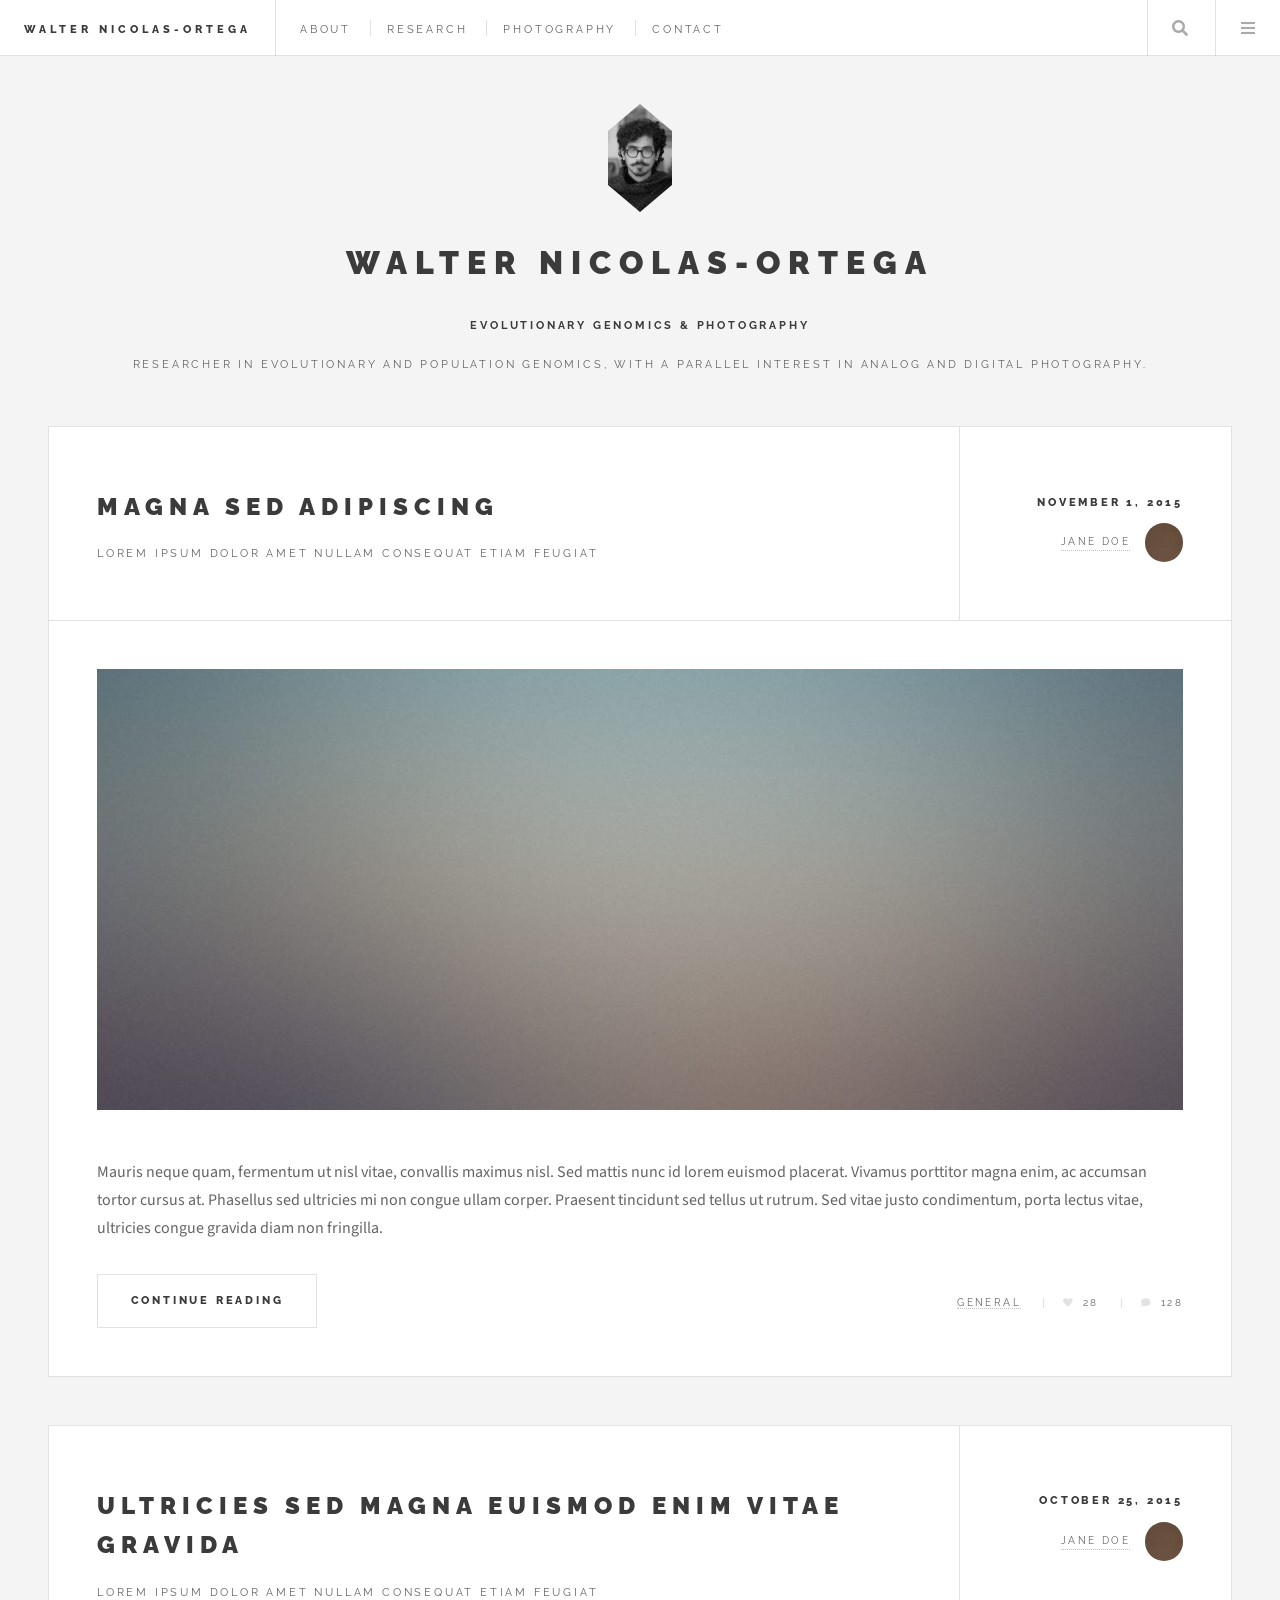
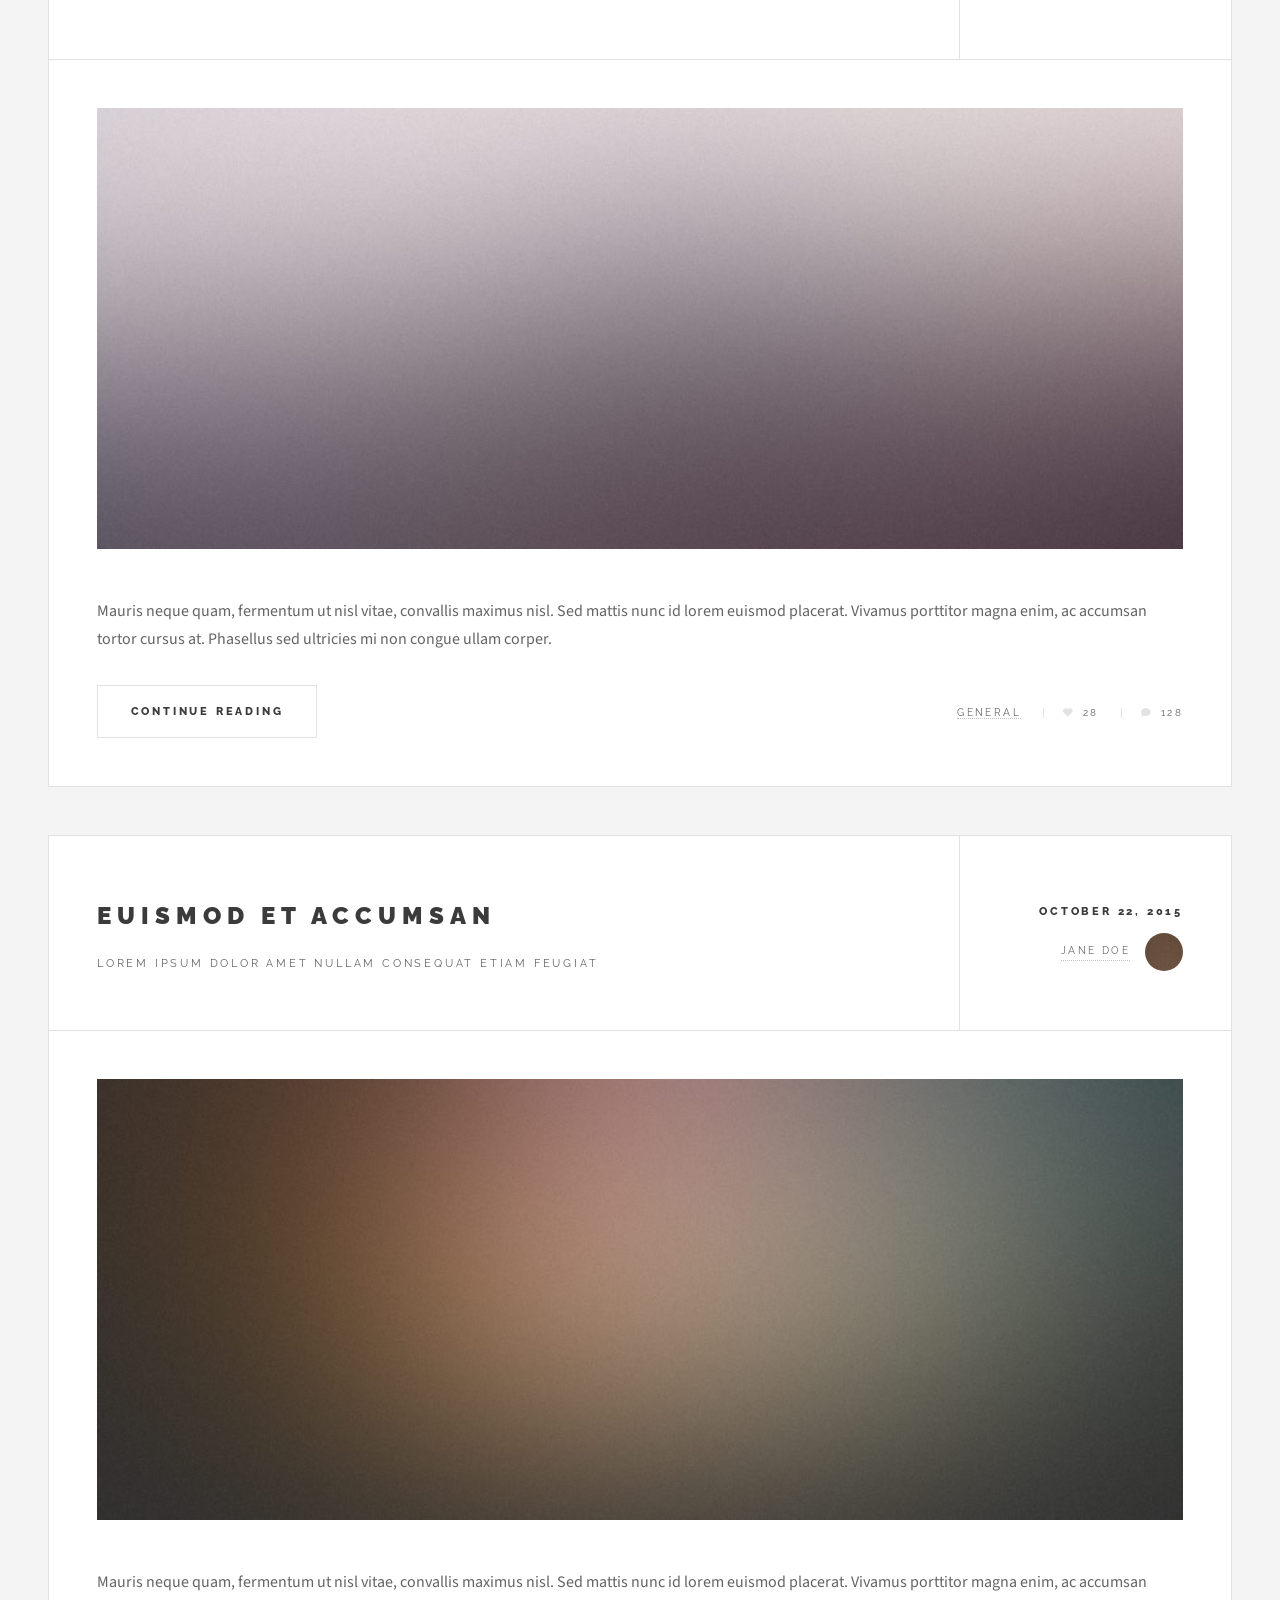
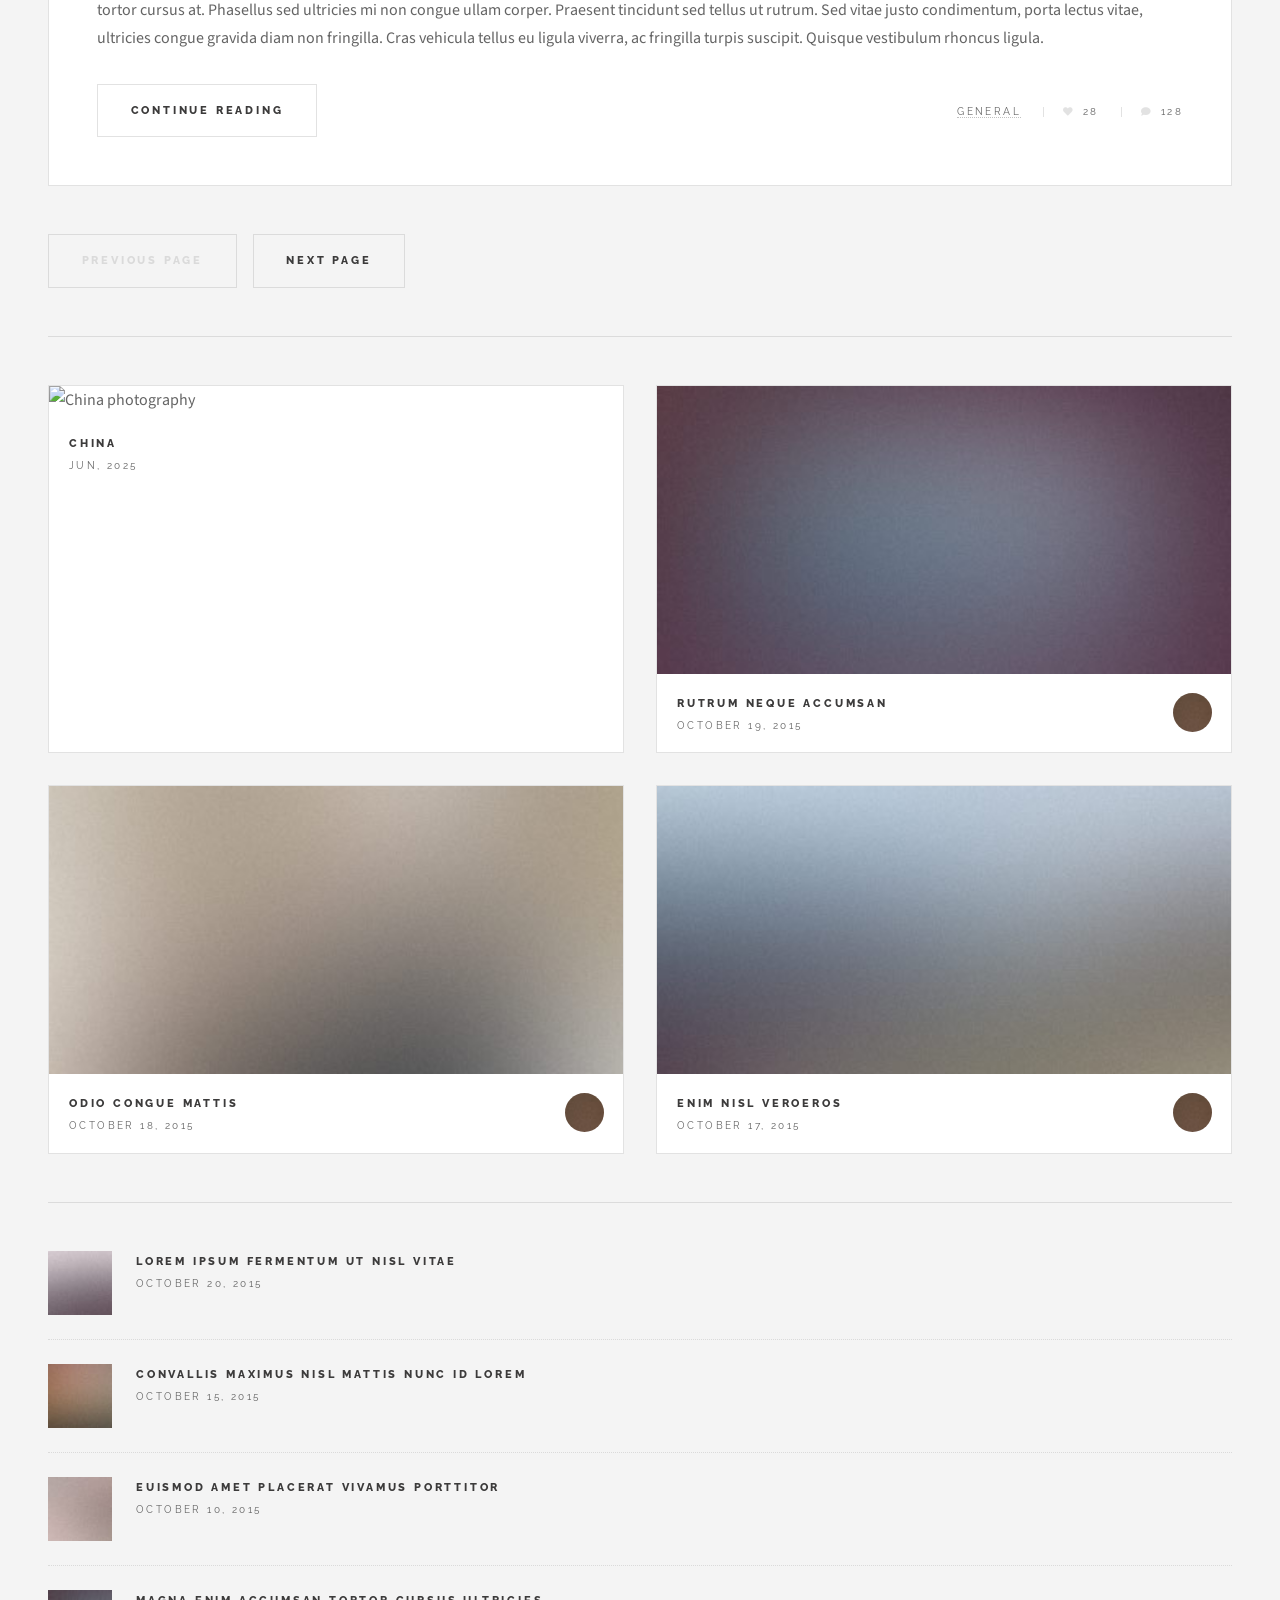
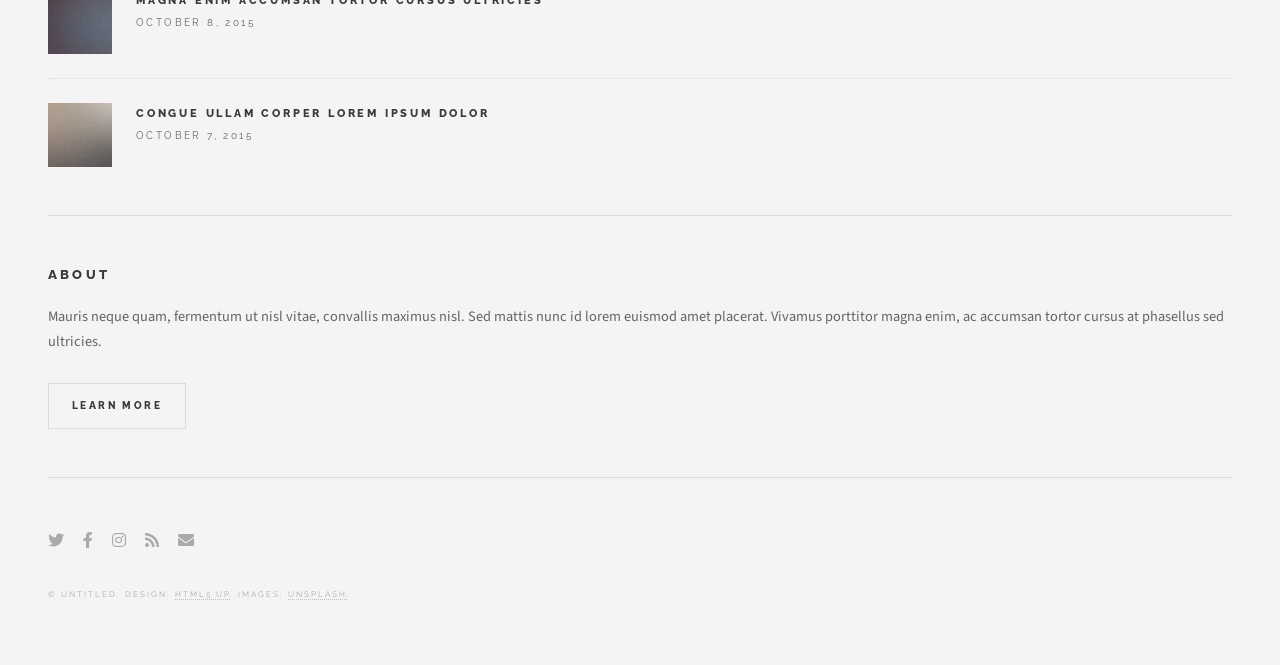
==== commit 256ef551: "Update index.html" ====
--- a/index.html
+++ b/index.html
@@ -499,11 +499,15 @@
 									<!-- Mini Post -->
 										<article class="mini-post">
 											<header>
-												<h3><a href="single.html">Vitae sed condimentum</a></h3>
-												<time class="published" datetime="2015-10-20">October 20, 2015</time>
-												<a href="#" class="author"><img src="images/avatar.jpg" alt="" /></a>
-											</header>
-											<a href="single.html" class="image"><img src="images/pic04.jpg" alt="" /></a>
+												<h3><a href="china.html">China</a></h3>
+												<time class="published" datetime="2025">Jun, 2025</time>
+												<a href="#" class="author">
+													<img src="images/photoW.jpg" alt="" />
+												</a>
+											</header>
+											<a href="china.html" class="image">
+												<img src="images/china-thumb.jpg" alt="China photography" />
+											</a>
 										</article>
 
 									<!-- Mini Post -->
@@ -630,3 +634,4 @@
 
 
 
+
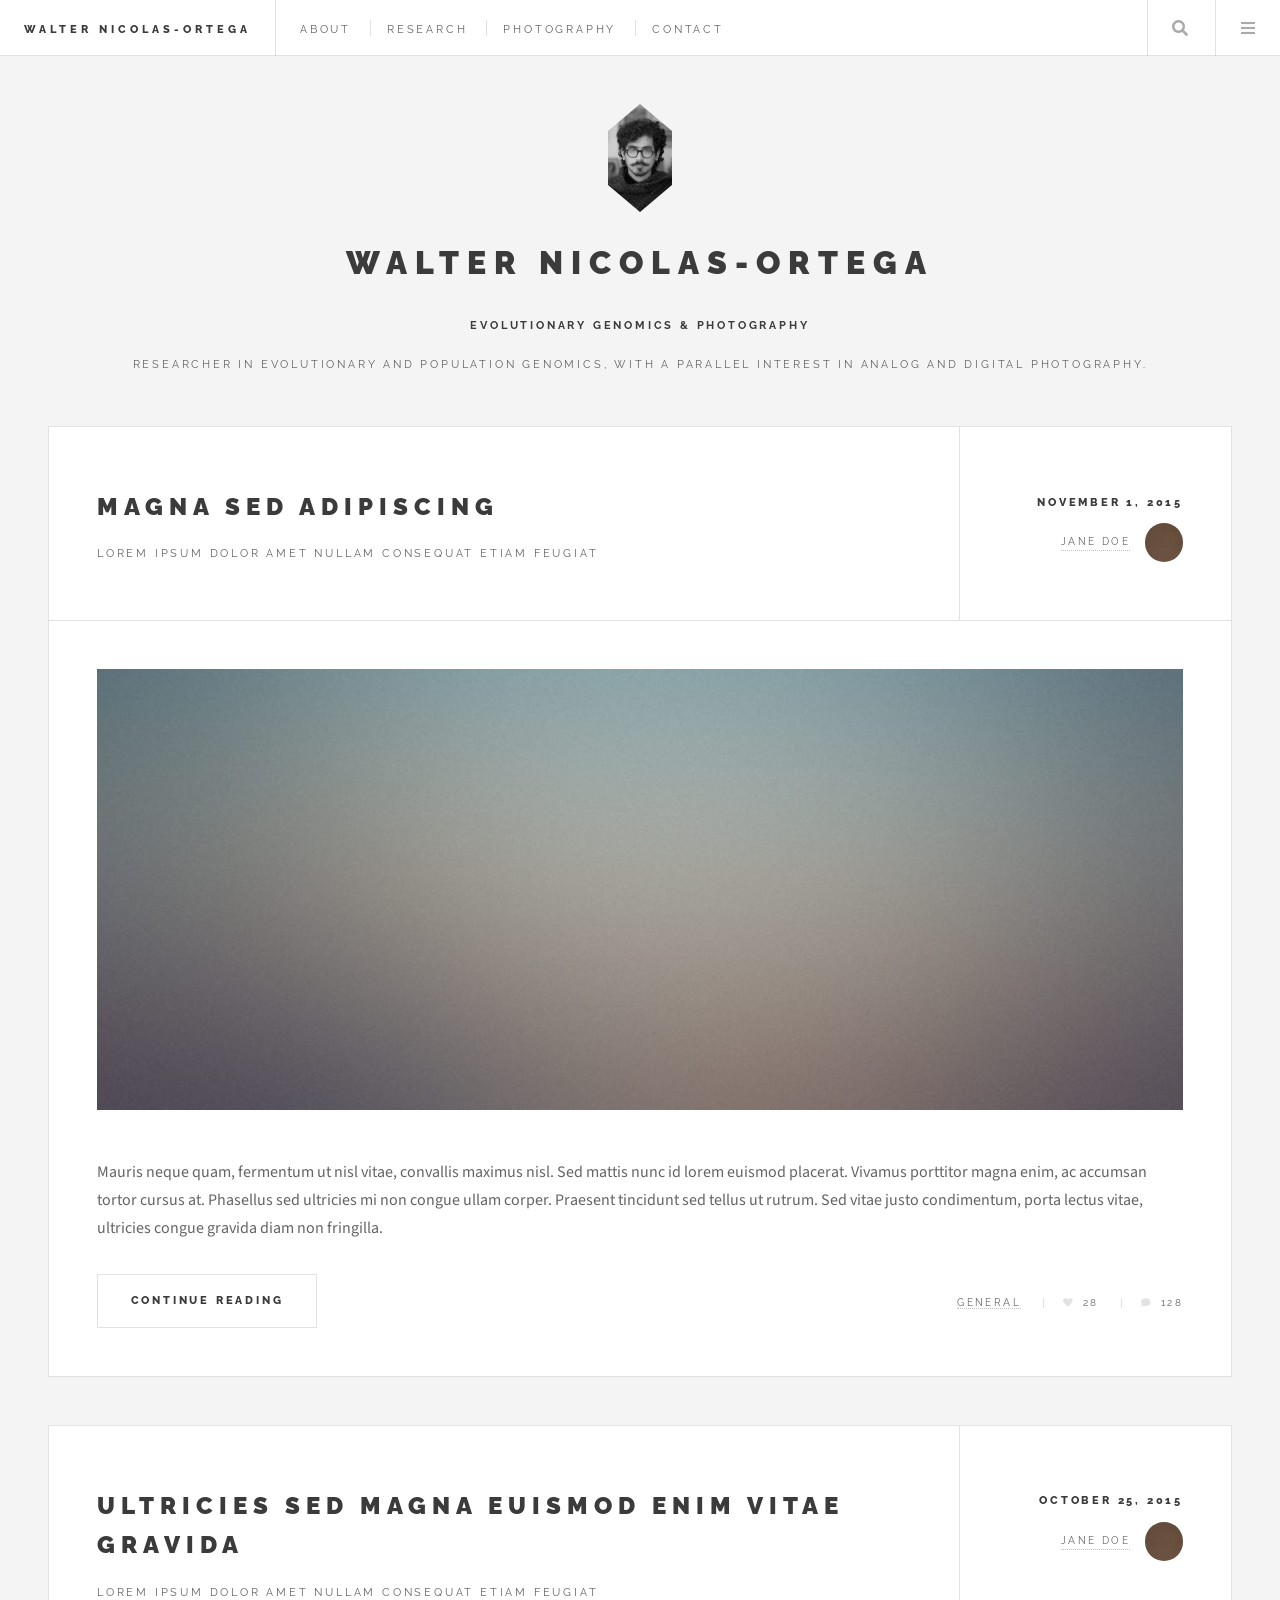
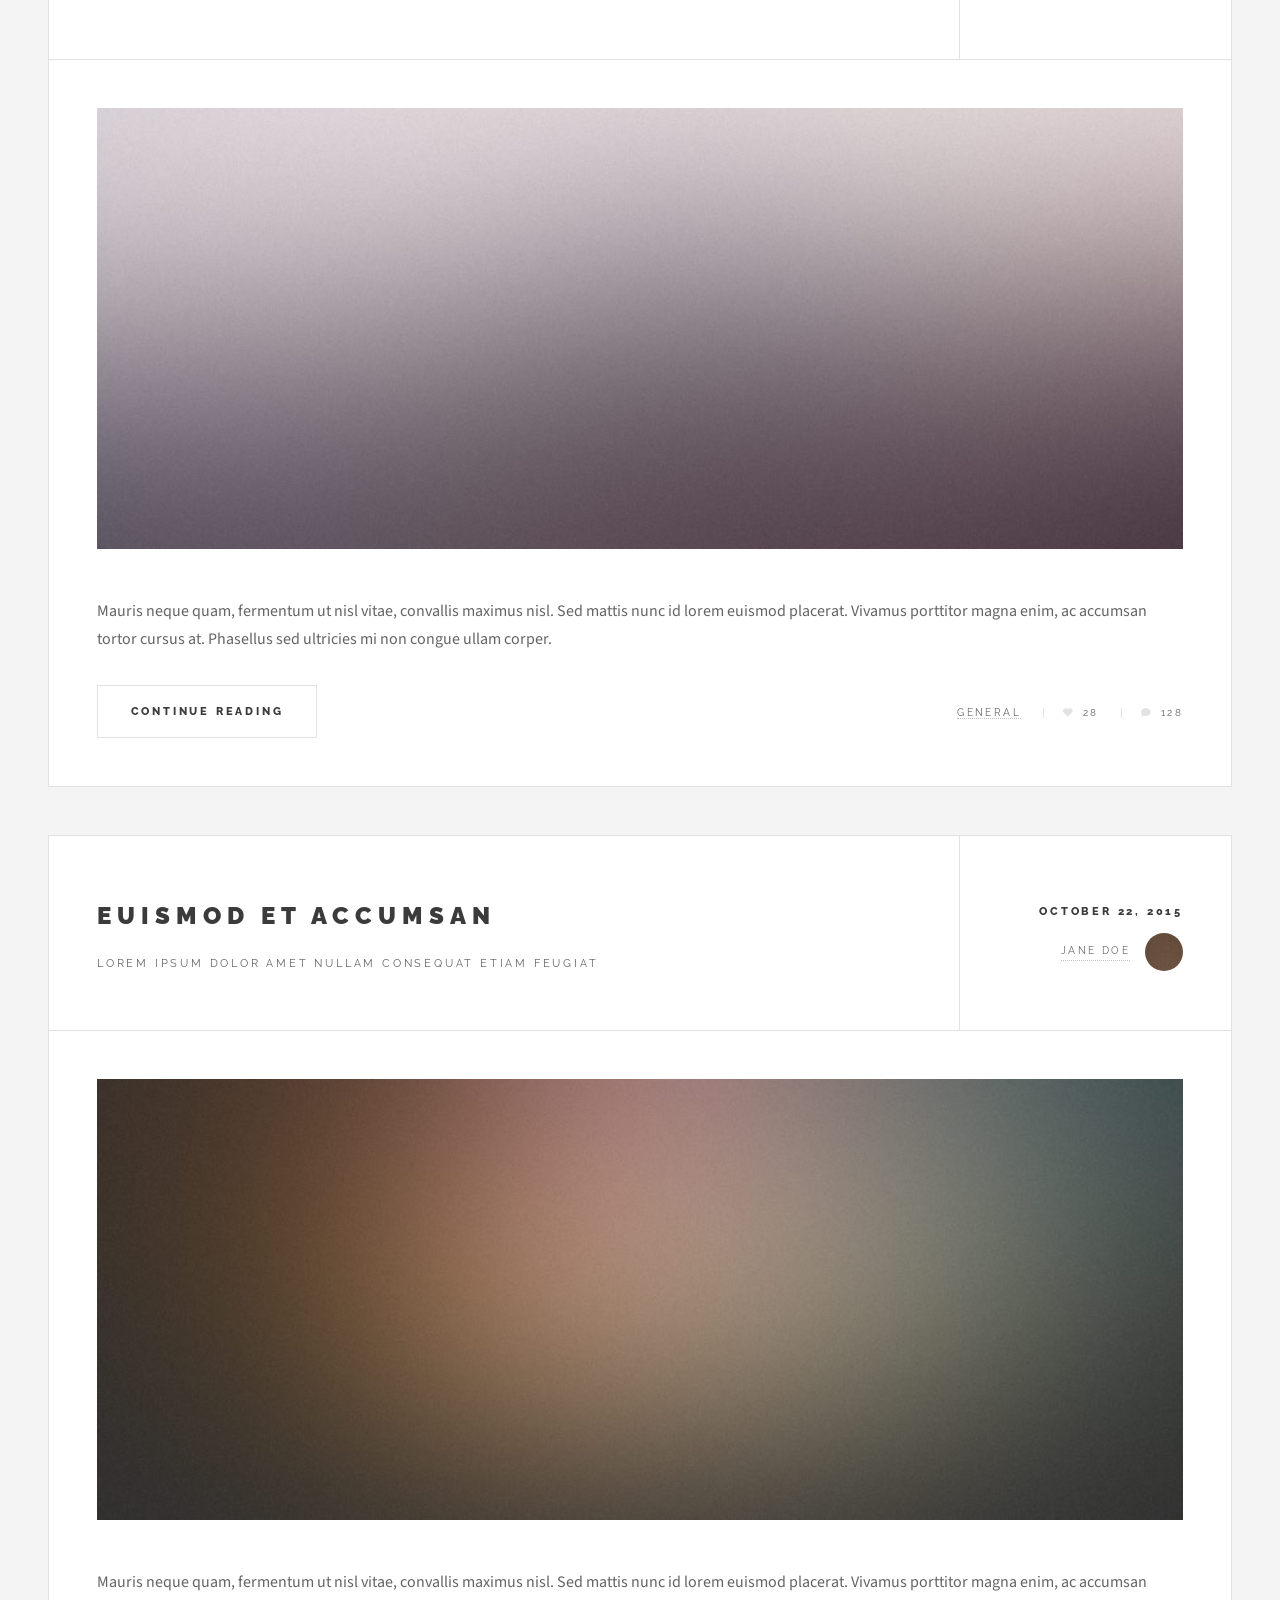
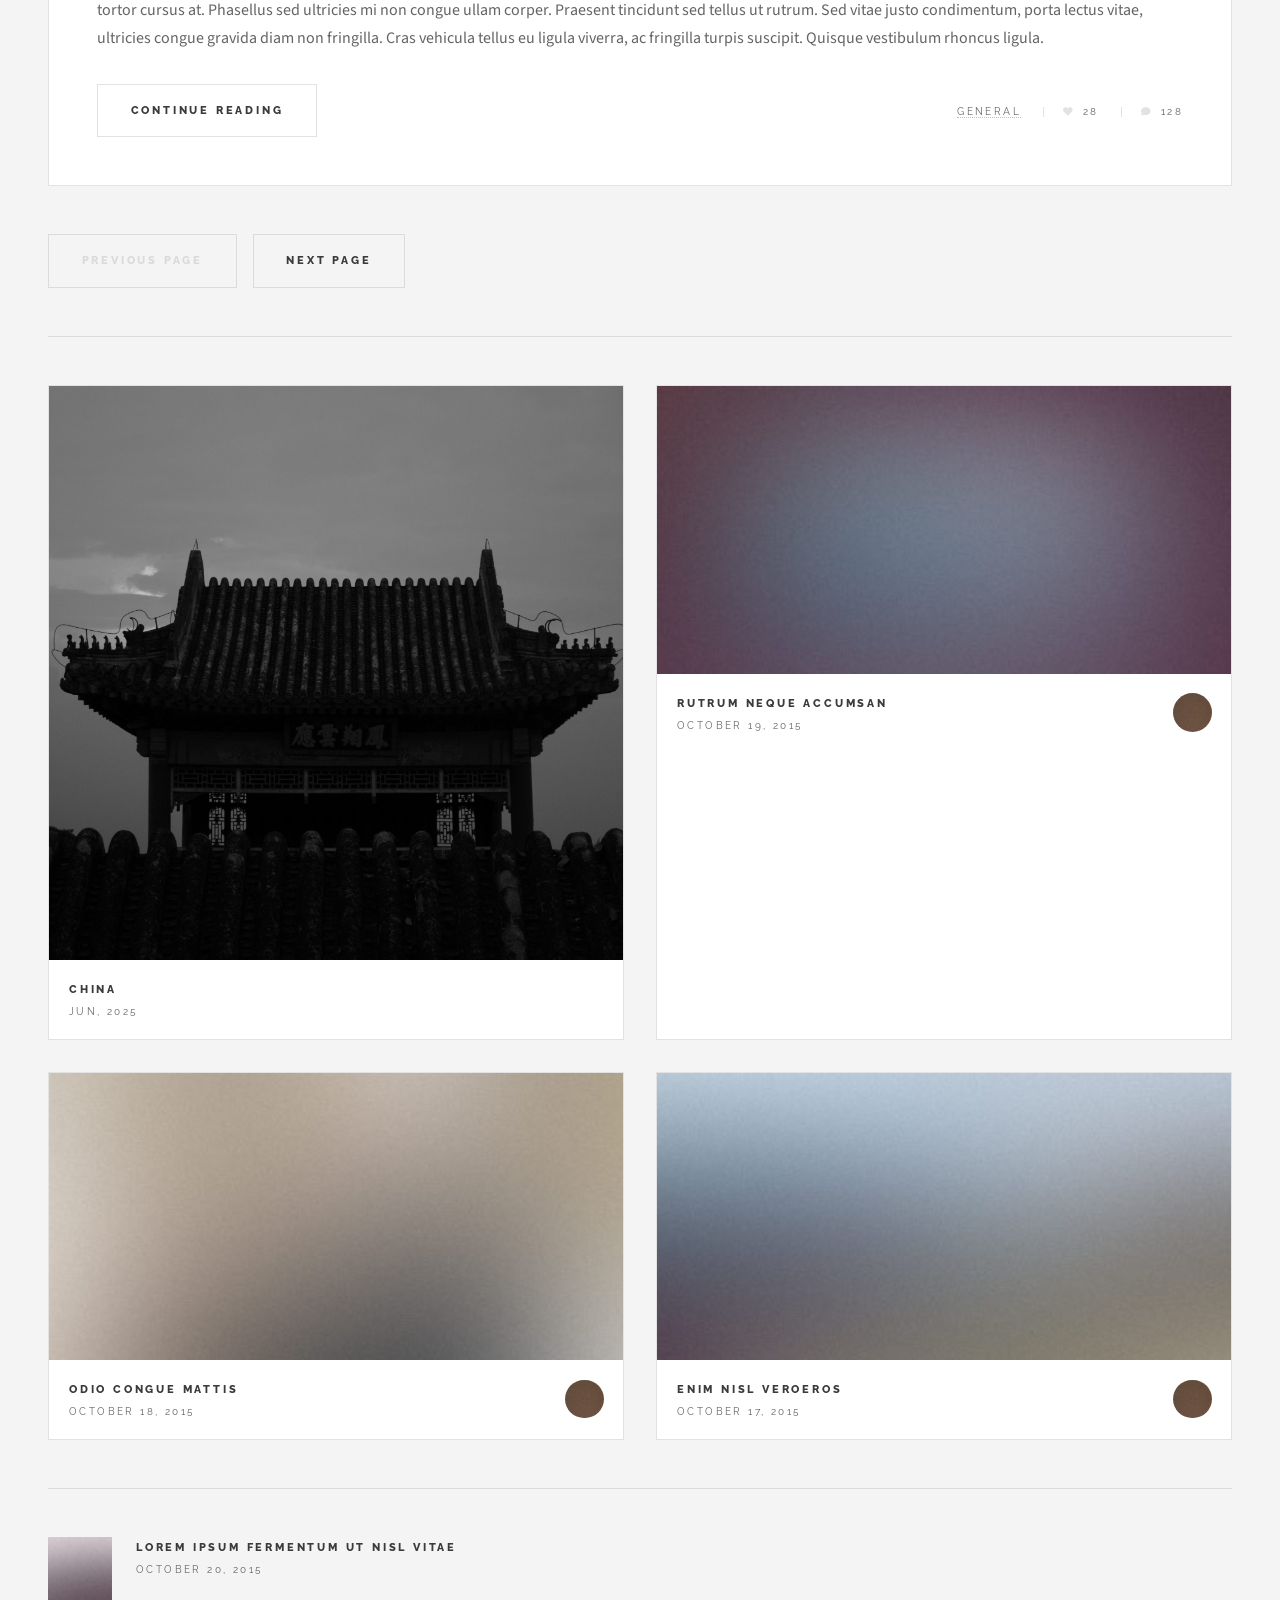
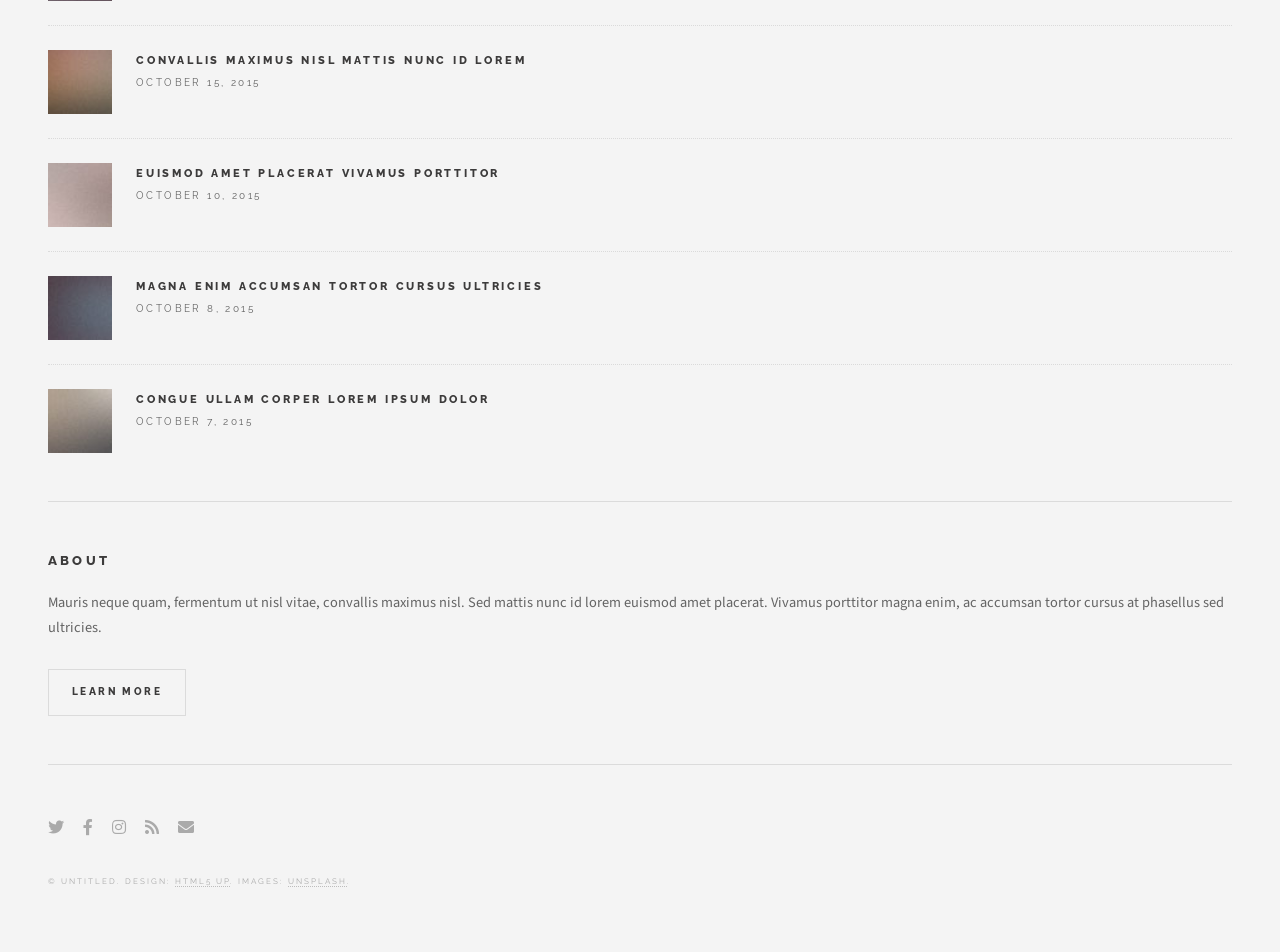
==== commit 24424042: "Update index.html" ====
--- a/index.html
+++ b/index.html
@@ -506,7 +506,7 @@
 												</a>
 											</header>
 											<a href="china.html" class="image">
-												<img src="images/china-thumb.jpg" alt="China photography" />
+												<img src="images/china-cover.jpg" alt="China photography" />
 											</a>
 										</article>
 
@@ -635,3 +635,4 @@
 
 
 
+
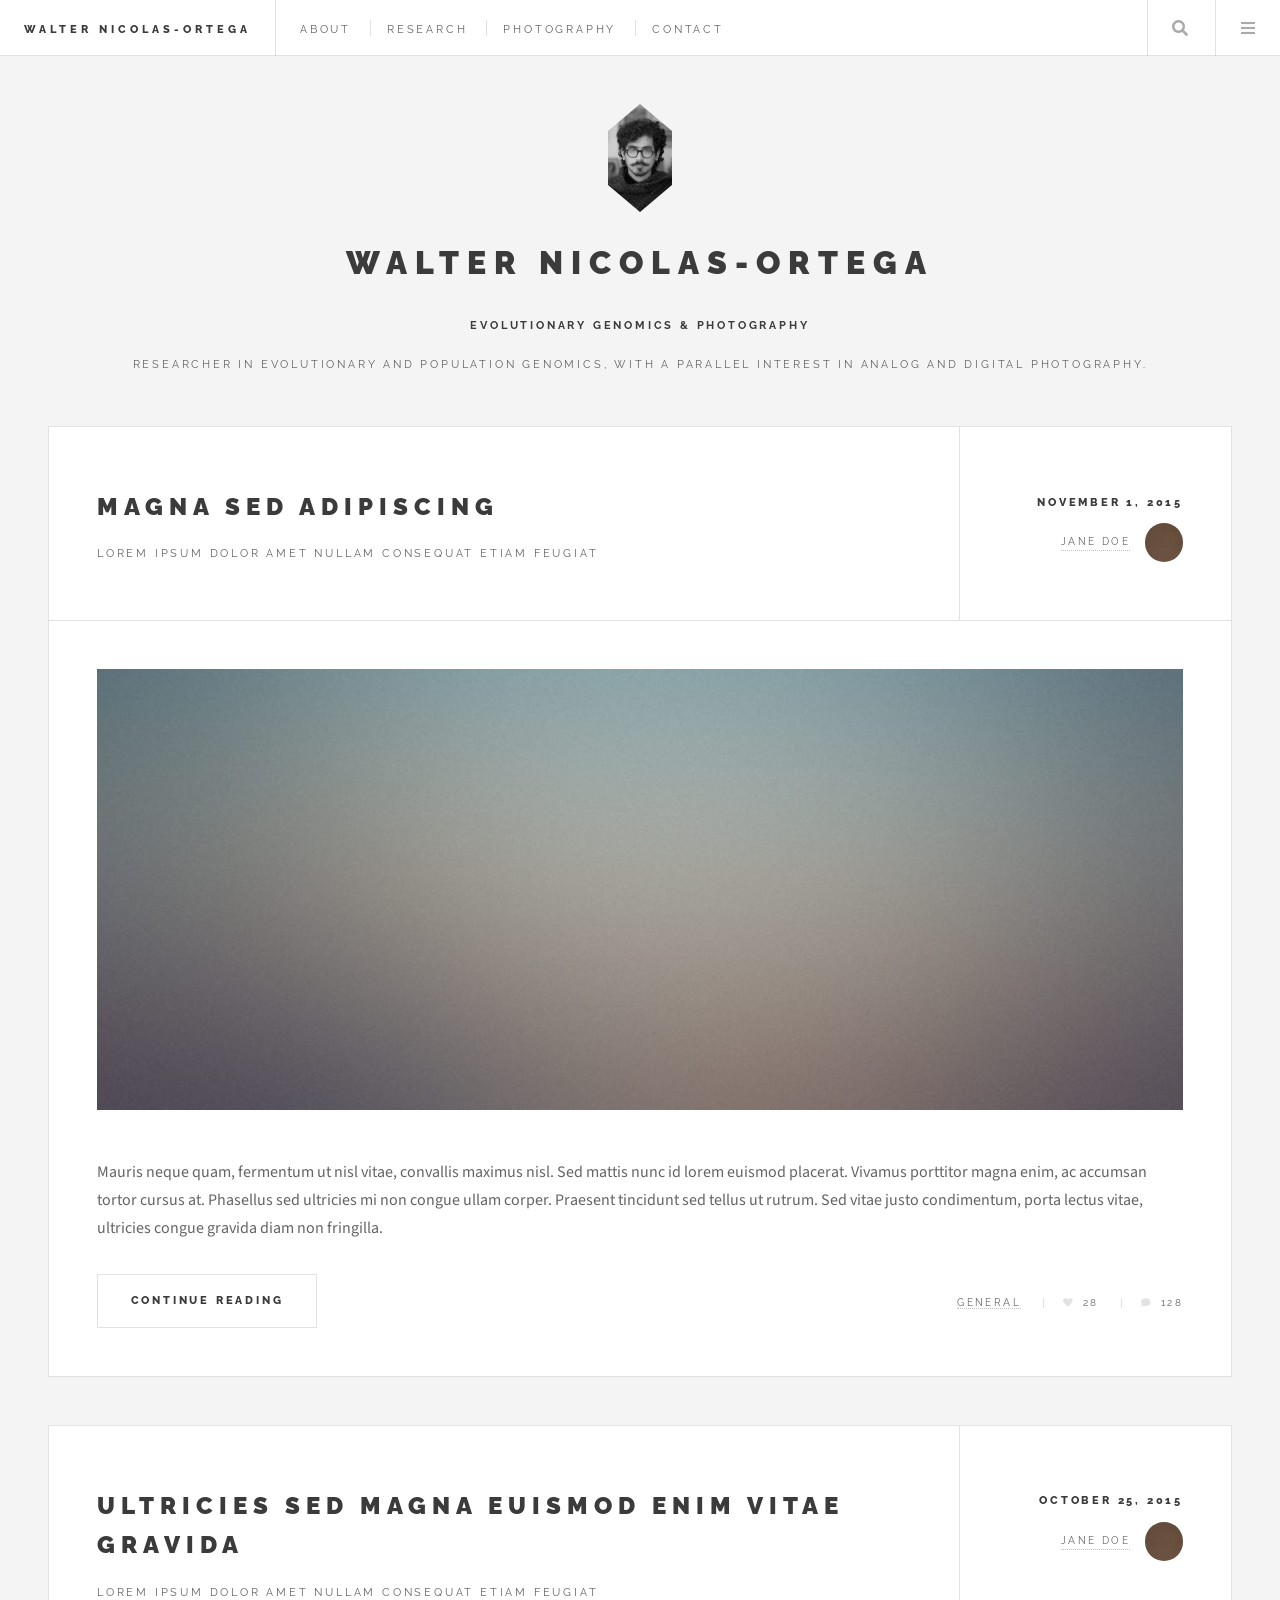
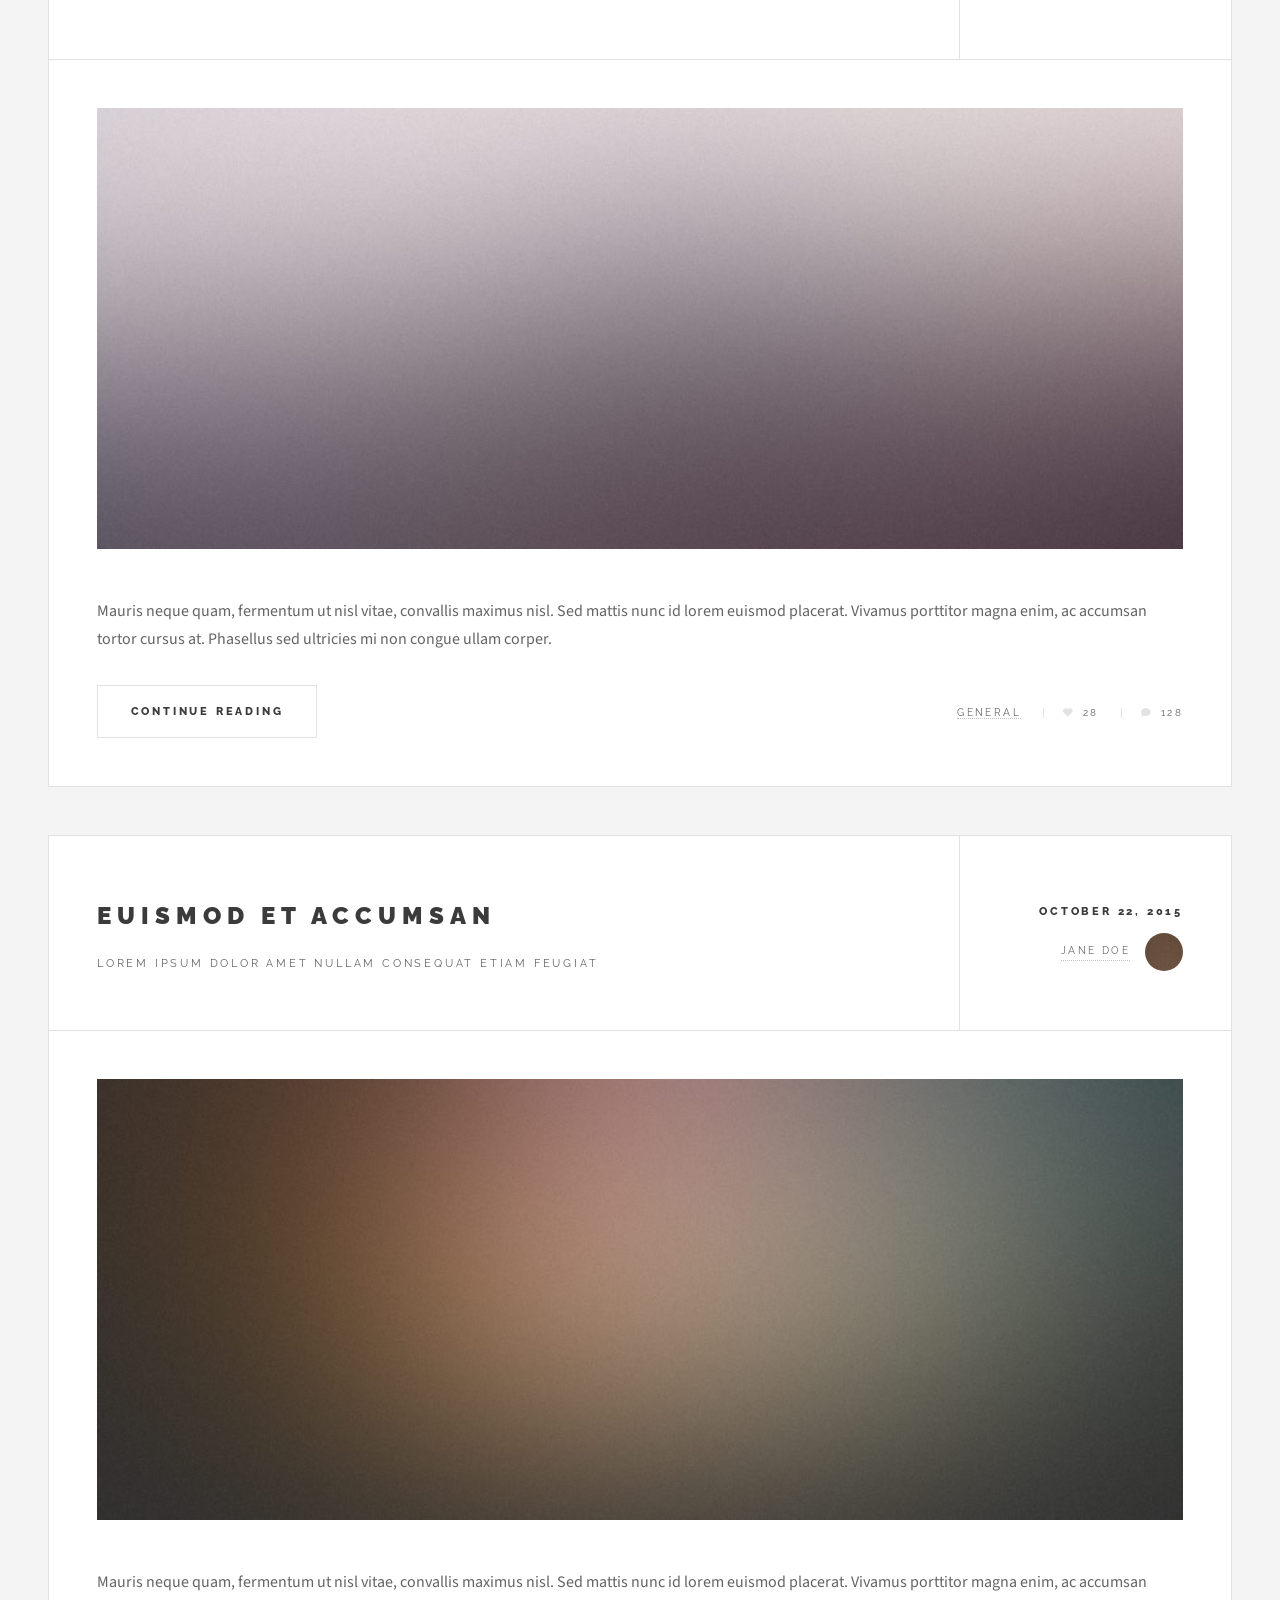
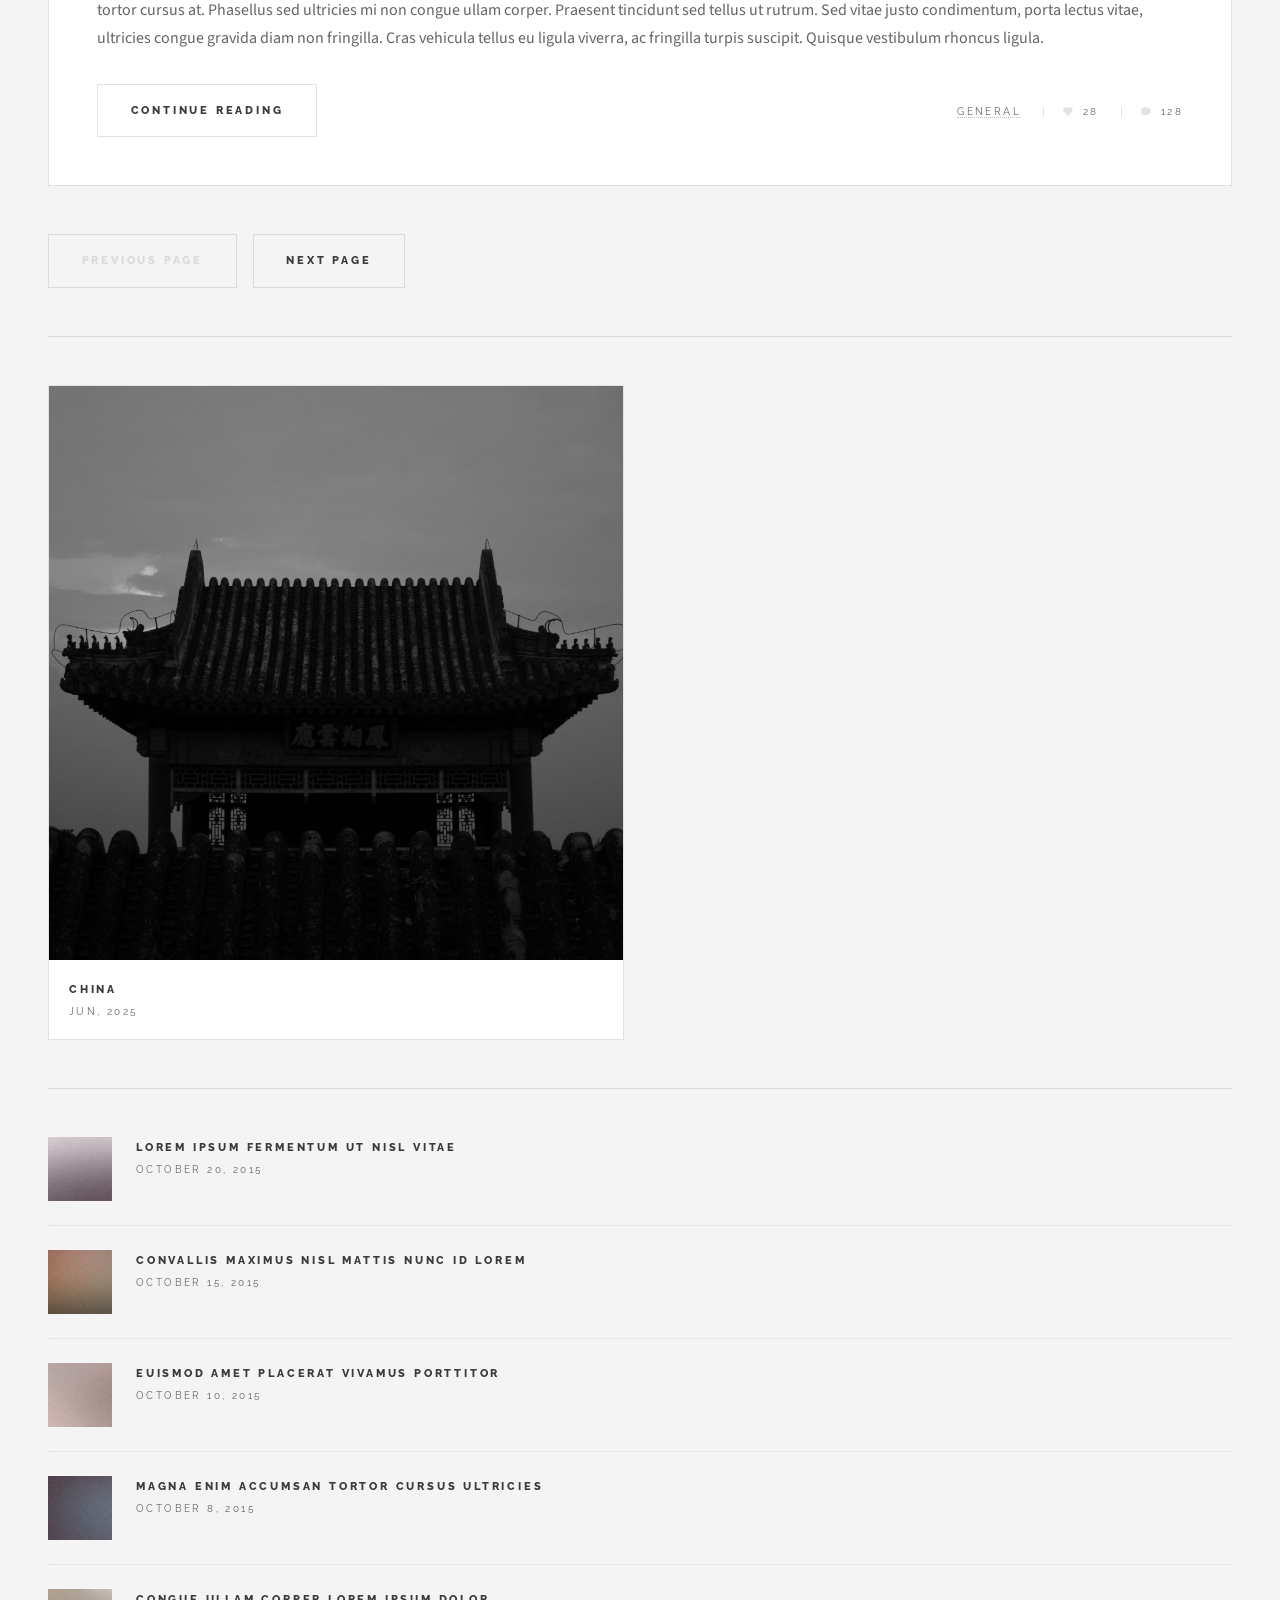
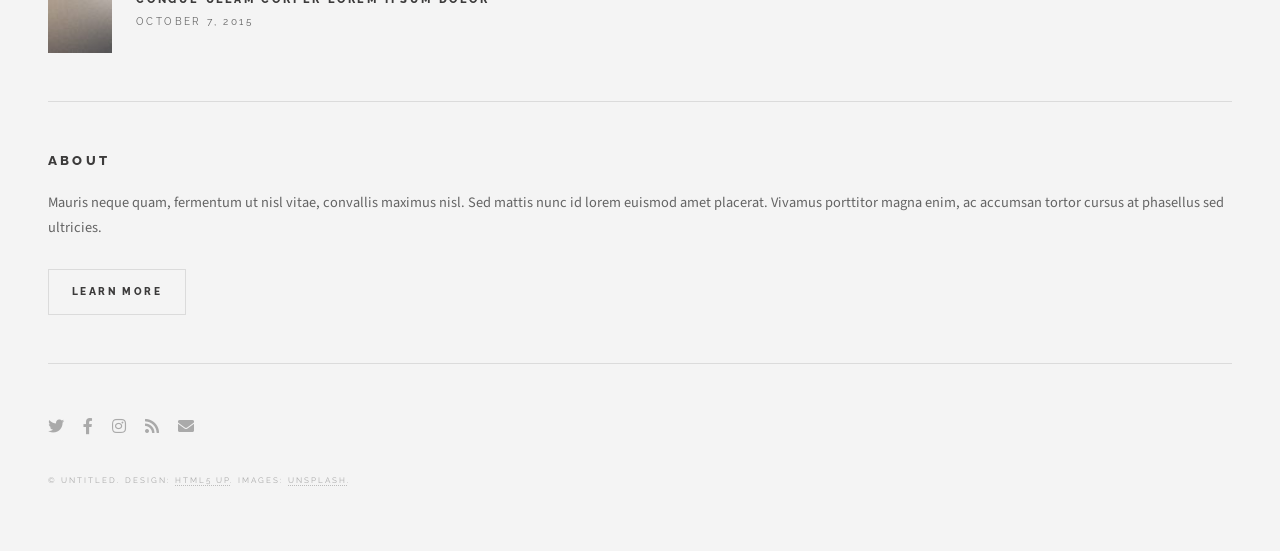
==== commit 805b03b4: "Update index.html" ====
--- a/index.html
+++ b/index.html
@@ -502,7 +502,7 @@
 												<h3><a href="china.html">China</a></h3>
 												<time class="published" datetime="2025">Jun, 2025</time>
 												<a href="#" class="author">
-													<img src="images/photoW.jpg" alt="" />
+													<img src="images/photoW.jpeg" alt="" />
 												</a>
 											</header>
 											<a href="china.html" class="image">
@@ -510,7 +510,7 @@
 											</a>
 										</article>
 
-									<!-- Mini Post -->
+									<!-- Mini Post 
 										<article class="mini-post">
 											<header>
 												<h3><a href="single.html">Rutrum neque accumsan</a></h3>
@@ -520,7 +520,7 @@
 											<a href="single.html" class="image"><img src="images/pic05.jpg" alt="" /></a>
 										</article>
 
-									<!-- Mini Post -->
+									<!-- Mini Post 
 										<article class="mini-post">
 											<header>
 												<h3><a href="single.html">Odio congue mattis</a></h3>
@@ -530,7 +530,7 @@
 											<a href="single.html" class="image"><img src="images/pic06.jpg" alt="" /></a>
 										</article>
 
-									<!-- Mini Post -->
+									<!-- Mini Post 
 										<article class="mini-post">
 											<header>
 												<h3><a href="single.html">Enim nisl veroeros</a></h3>
@@ -539,7 +539,7 @@
 											</header>
 											<a href="single.html" class="image"><img src="images/pic07.jpg" alt="" /></a>
 										</article>
-
+								-->
 								</div>
 							</section>
 
@@ -636,3 +636,4 @@
 
 
 
+
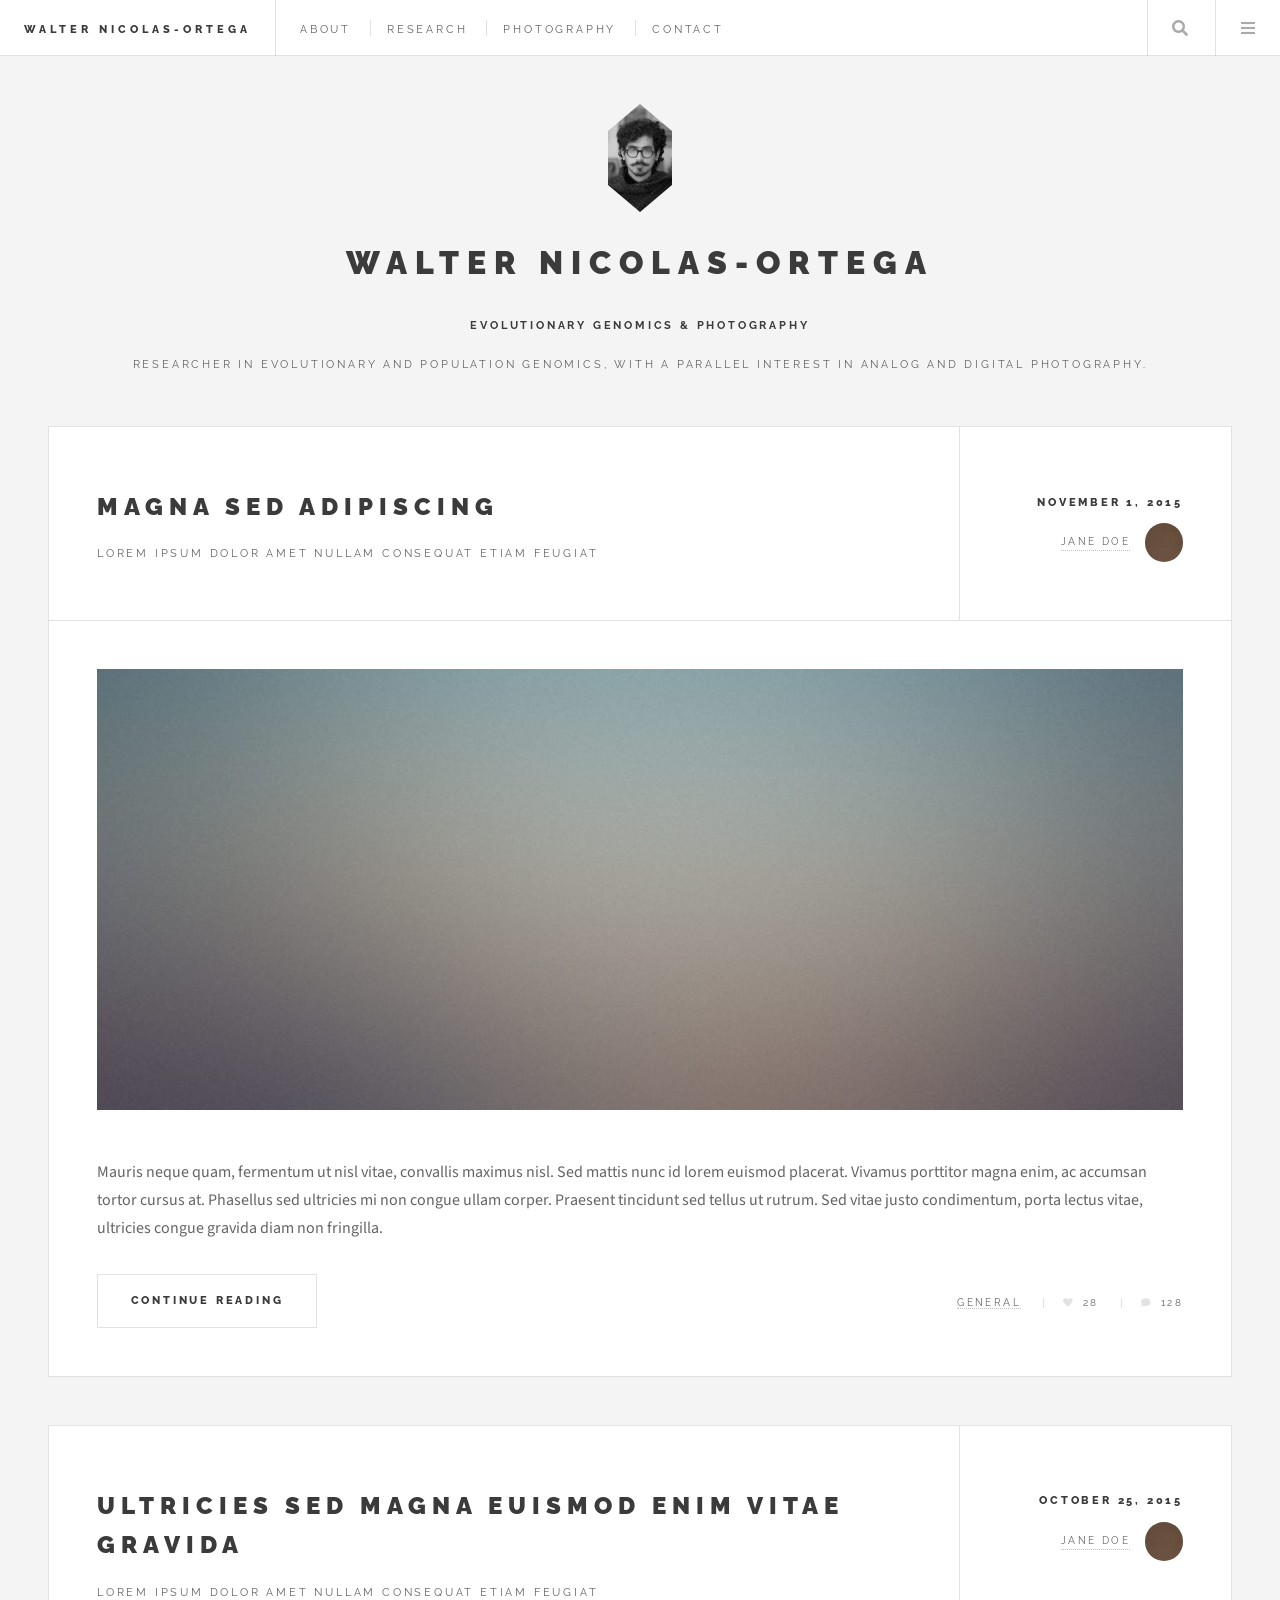
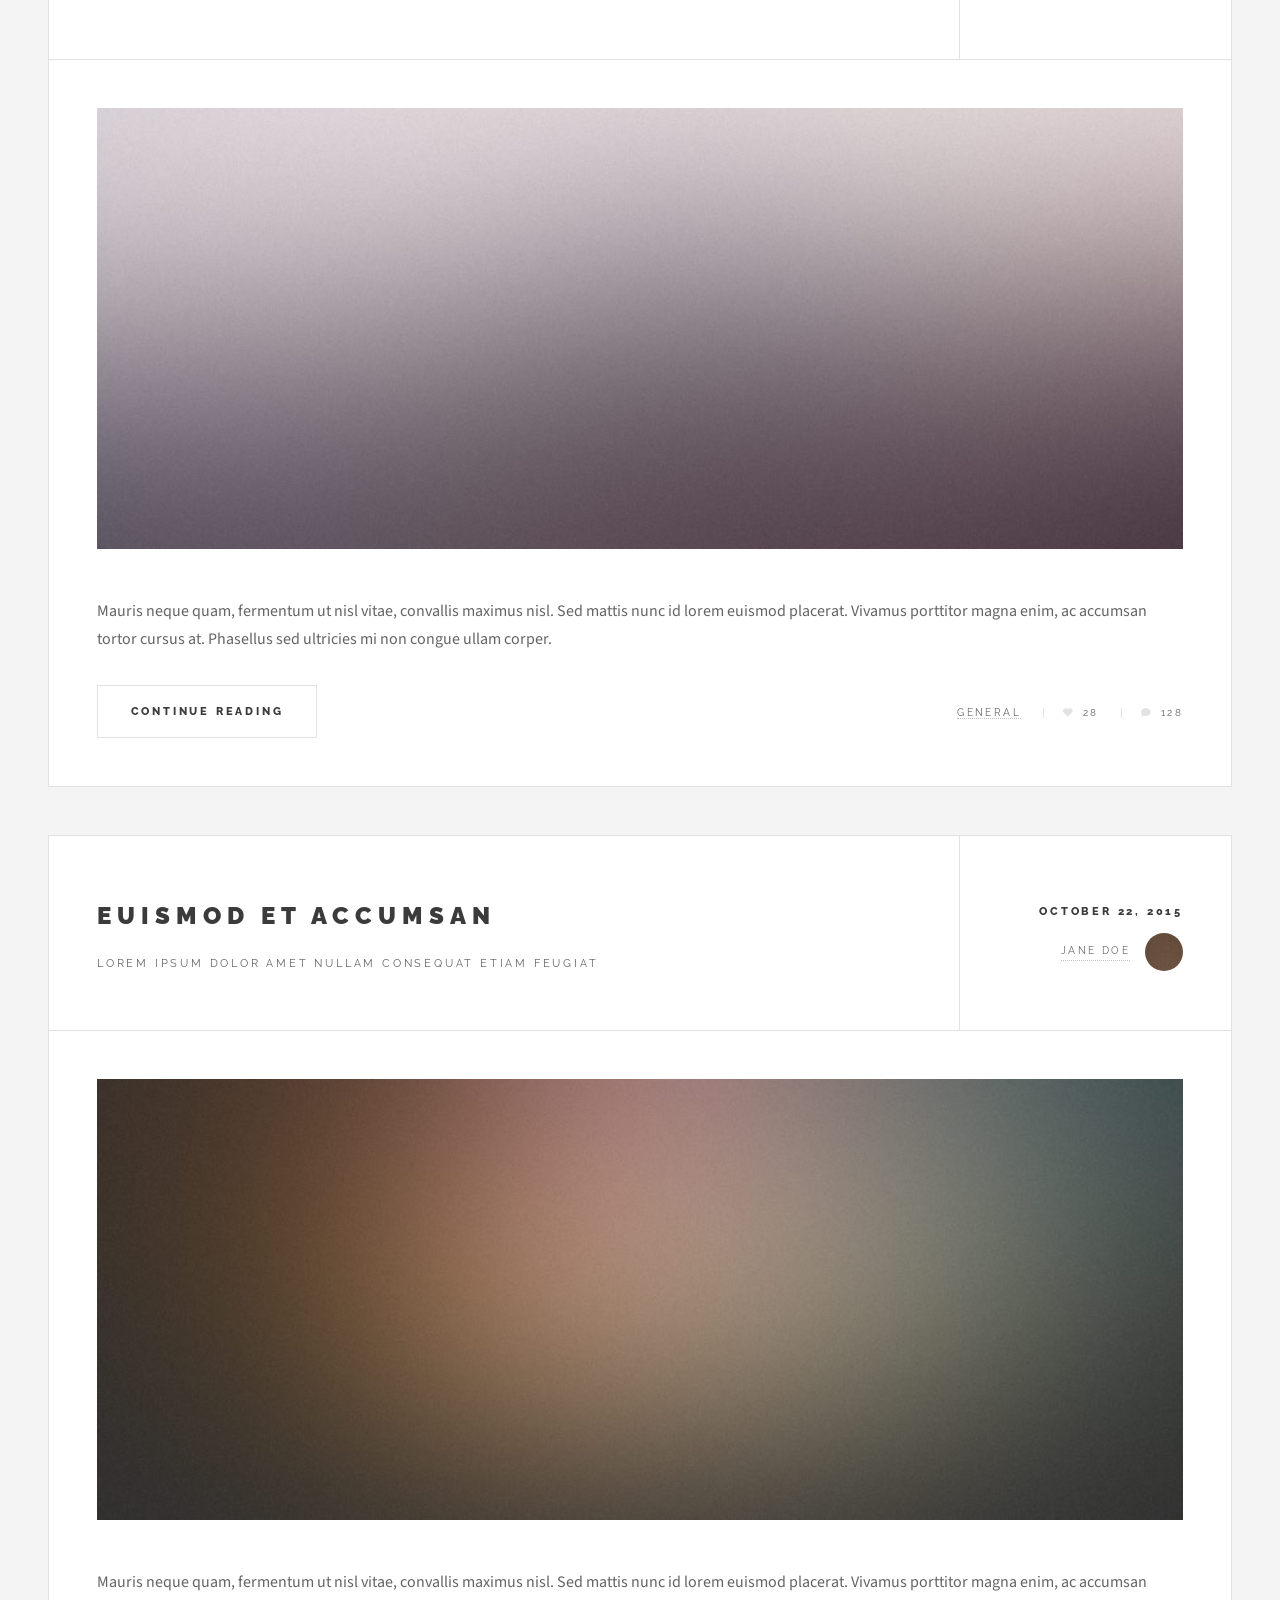
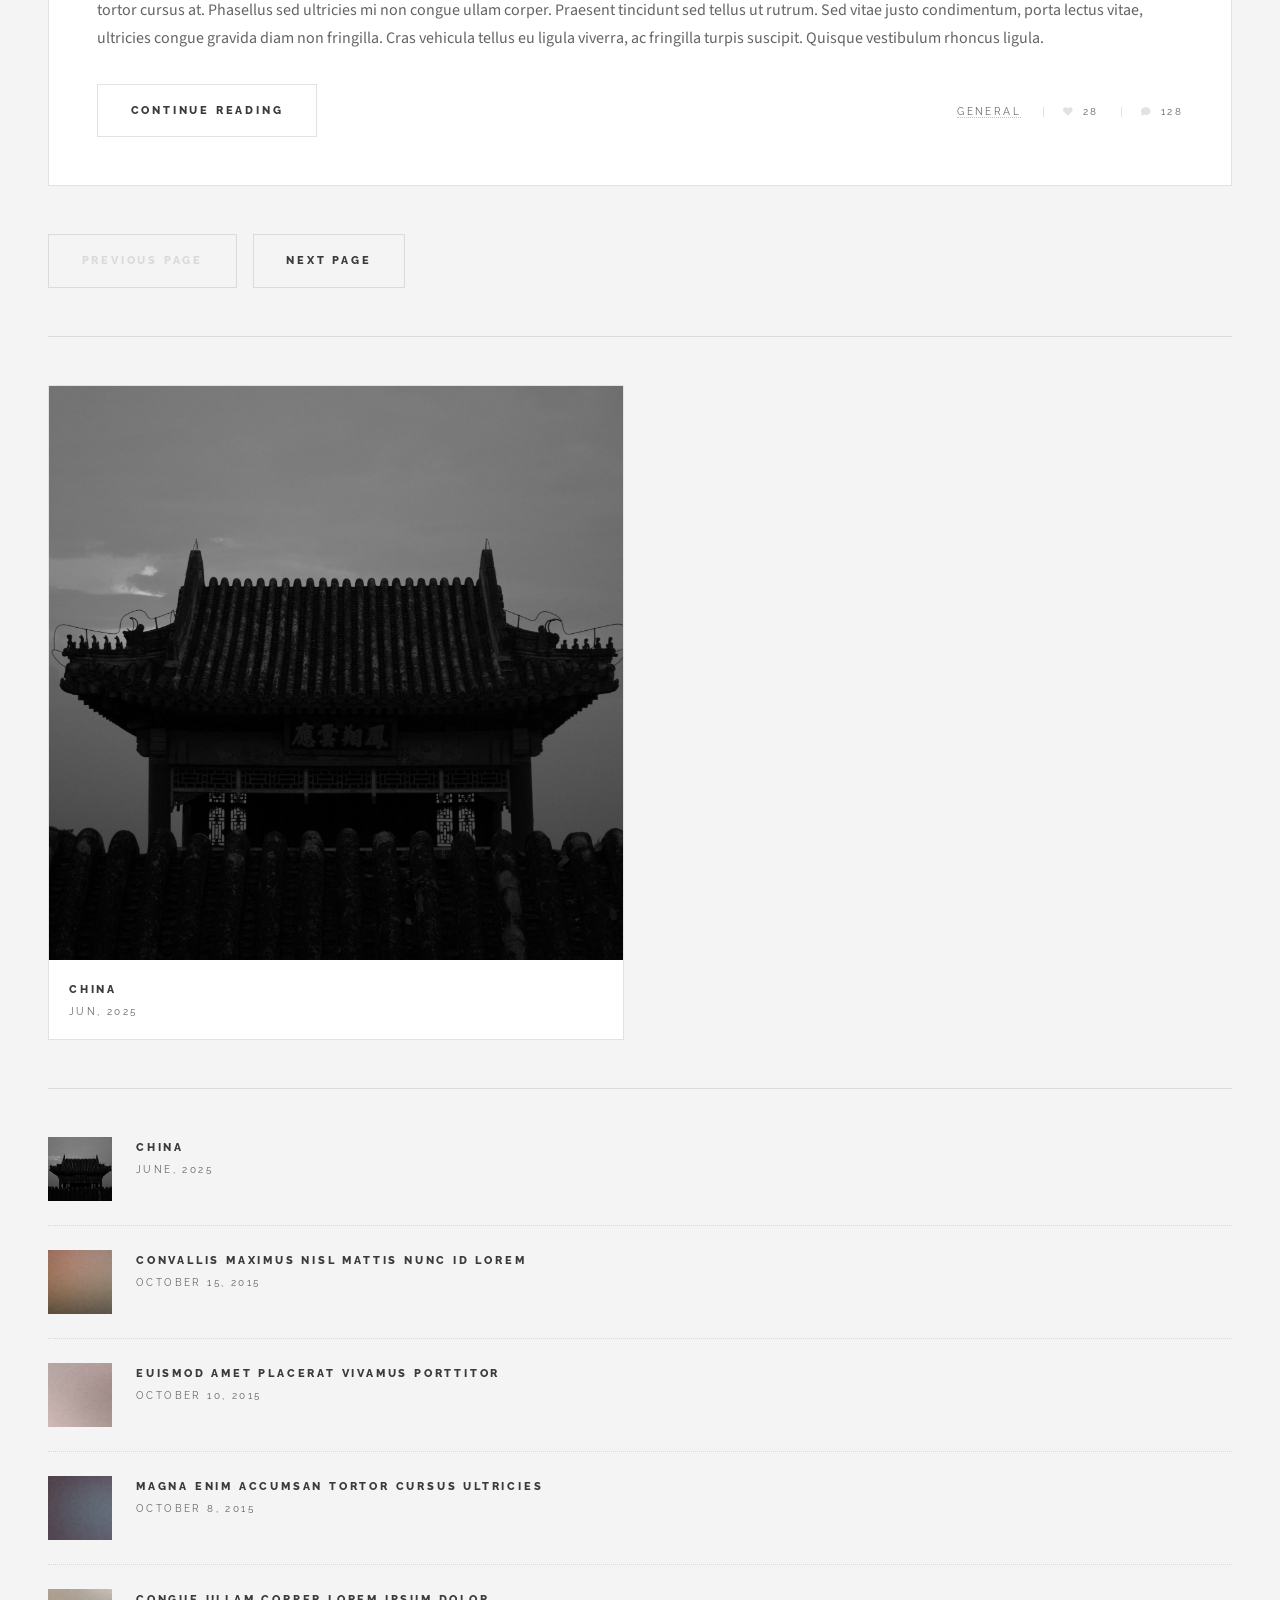
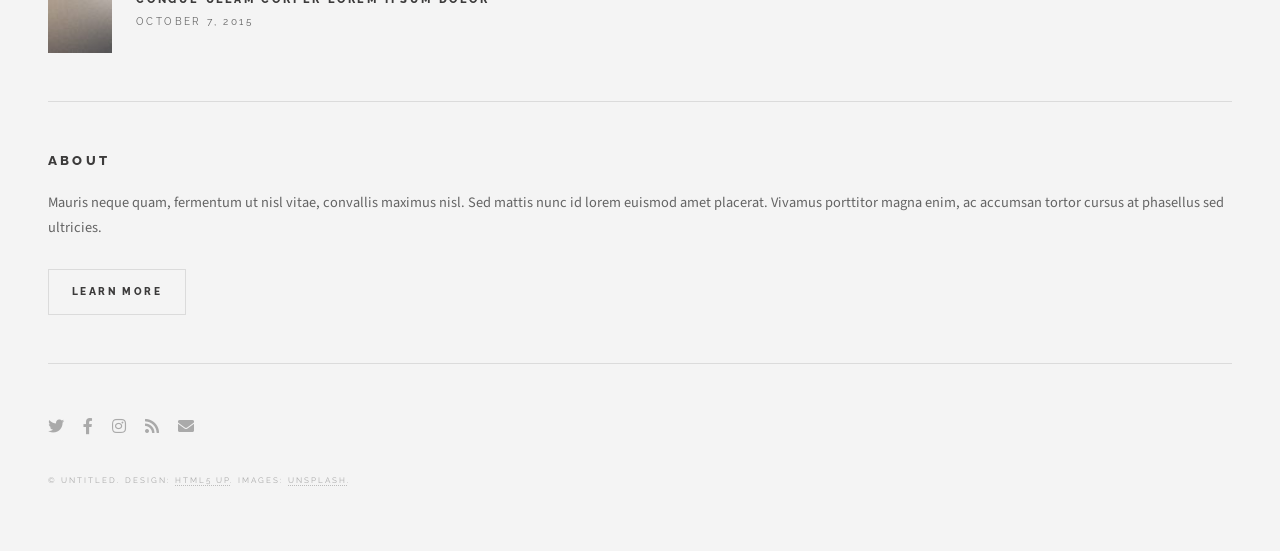
==== commit 0b0734ac: "Update index.html" ====
--- a/index.html
+++ b/index.html
@@ -549,10 +549,12 @@
 									<li>
 										<article>
 											<header>
-												<h3><a href="single.html">Lorem ipsum fermentum ut nisl vitae</a></h3>
-												<time class="published" datetime="2015-10-20">October 20, 2015</time>
-											</header>
-											<a href="single.html" class="image"><img src="images/pic08.jpg" alt="" /></a>
+												<h3><a href="china.html">China</a></h3>
+												<time class="published" datetime="2025-06">June, 2025</time>
+											</header>
+											<a href="china.html" class="image">
+												<img src="images/china-cover.jpg" alt="China photography" />
+											</a>
 										</article>
 									</li>
 									<li>
@@ -637,3 +639,4 @@
 
 
 
+
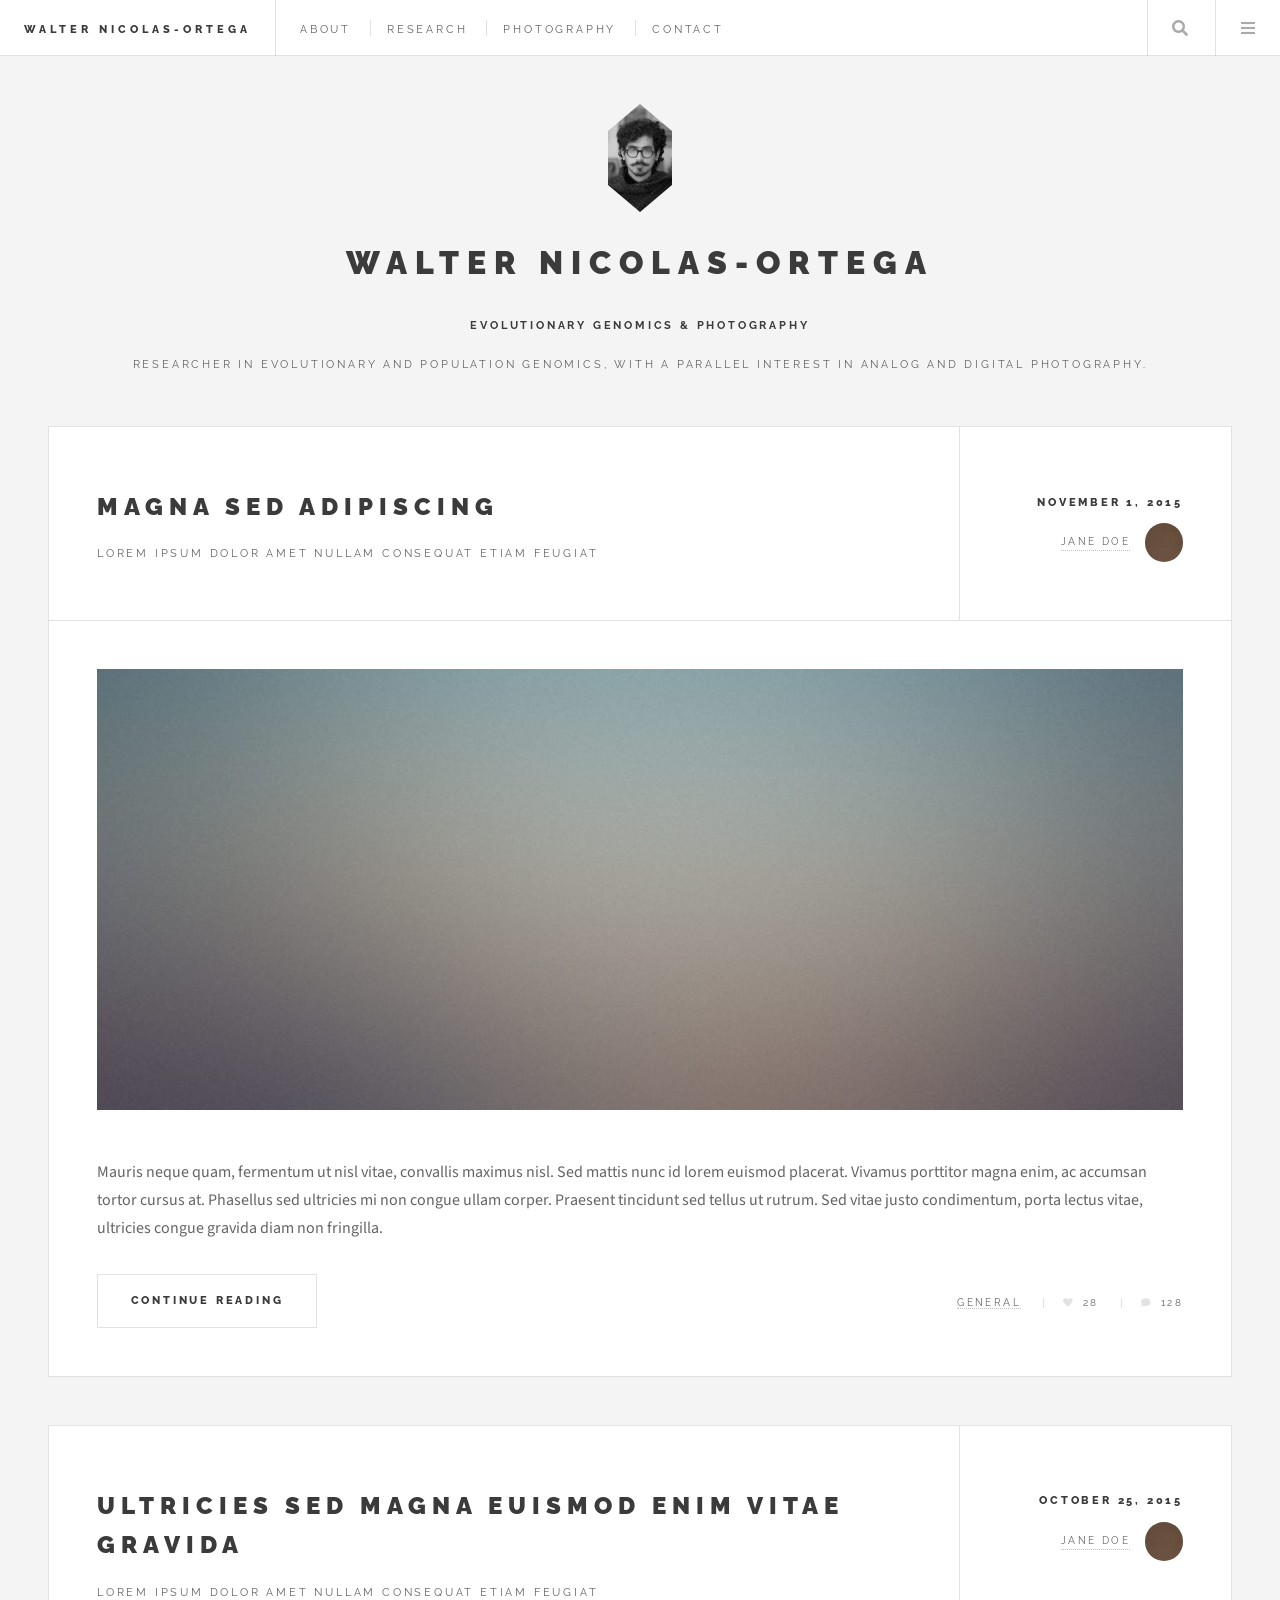
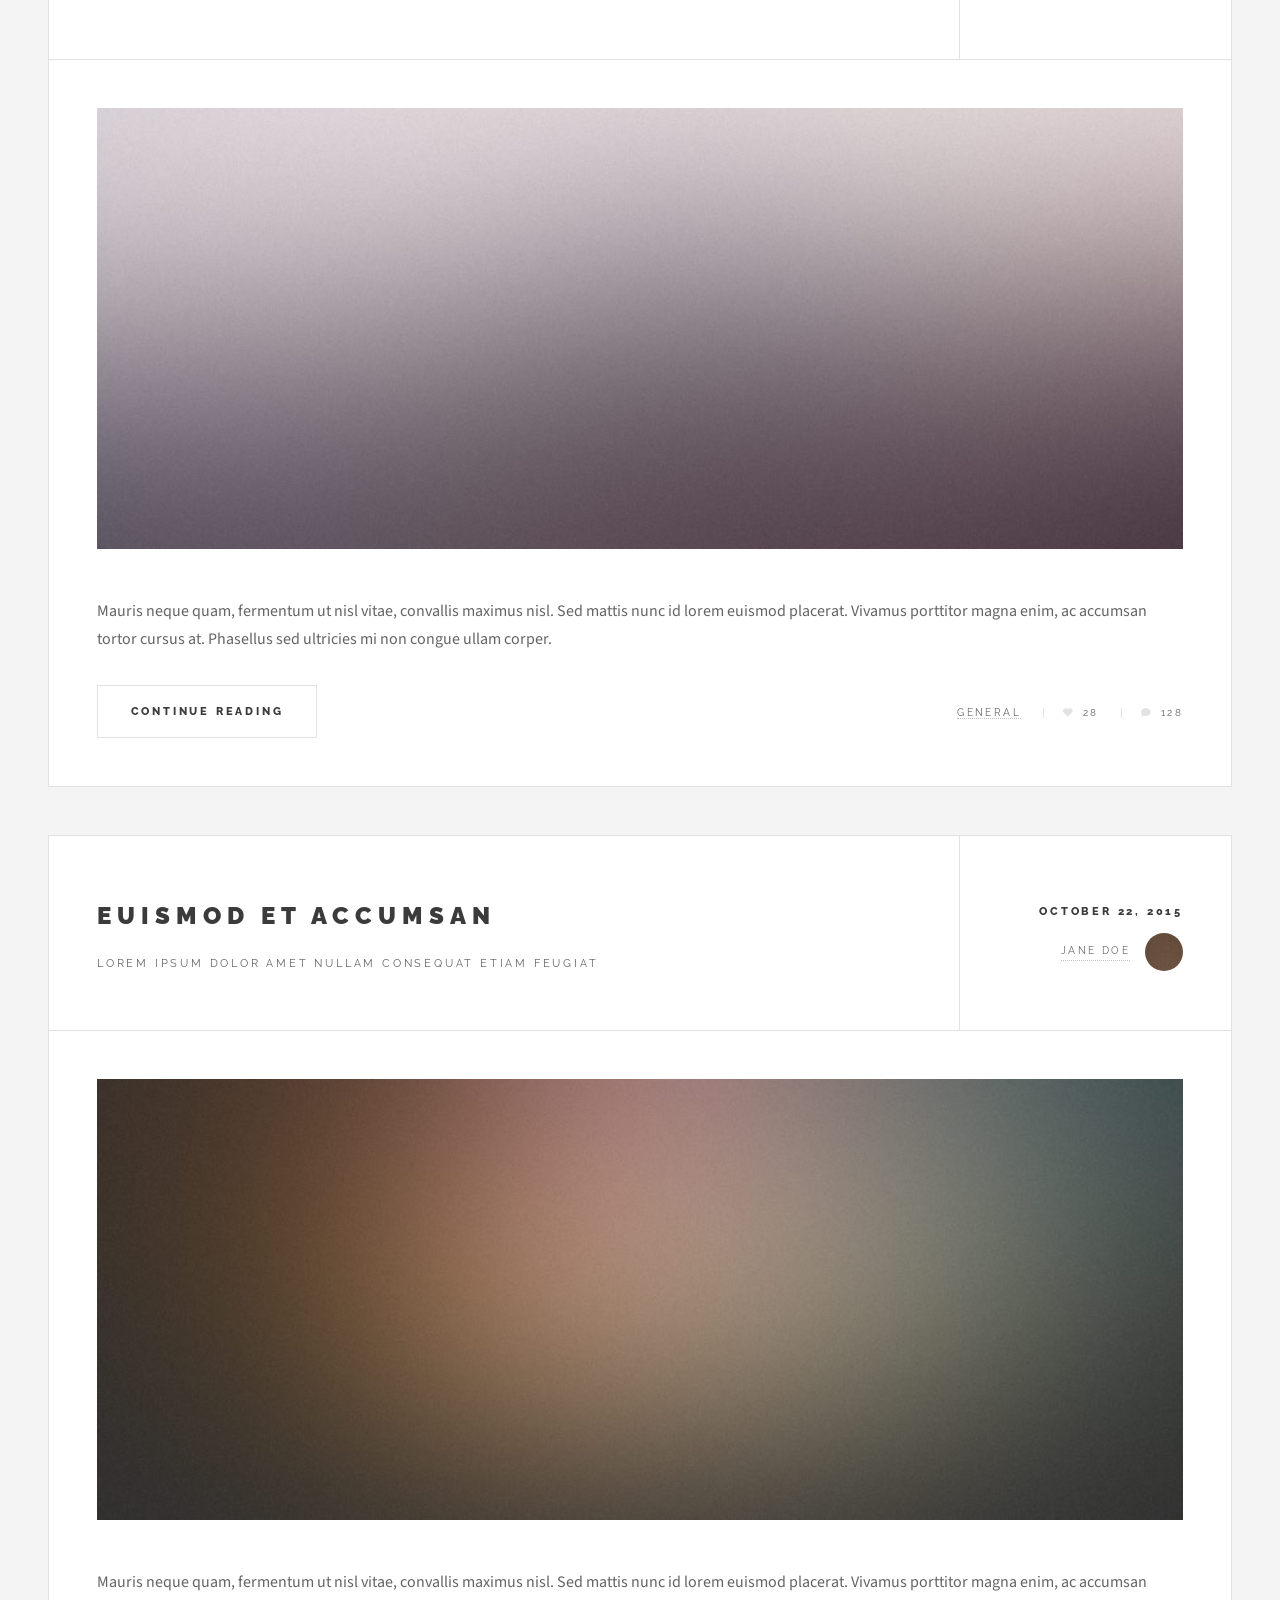
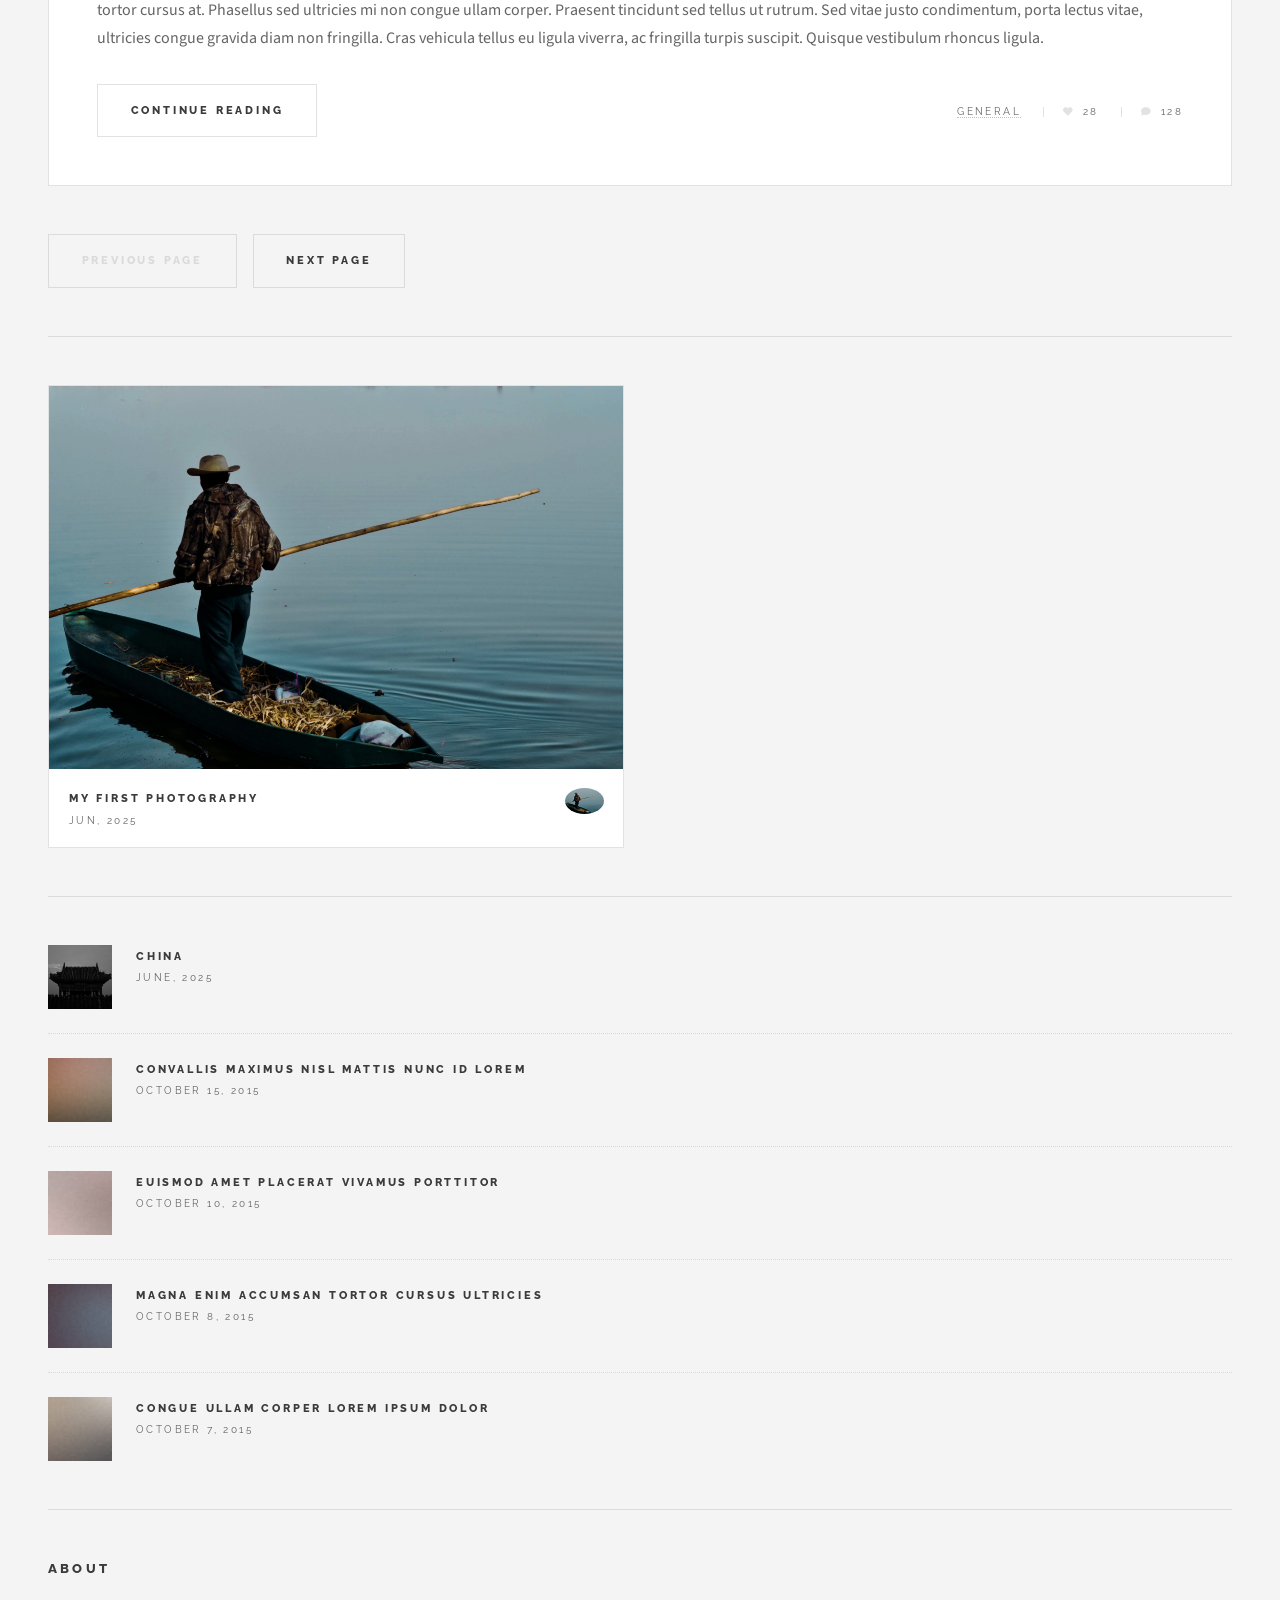
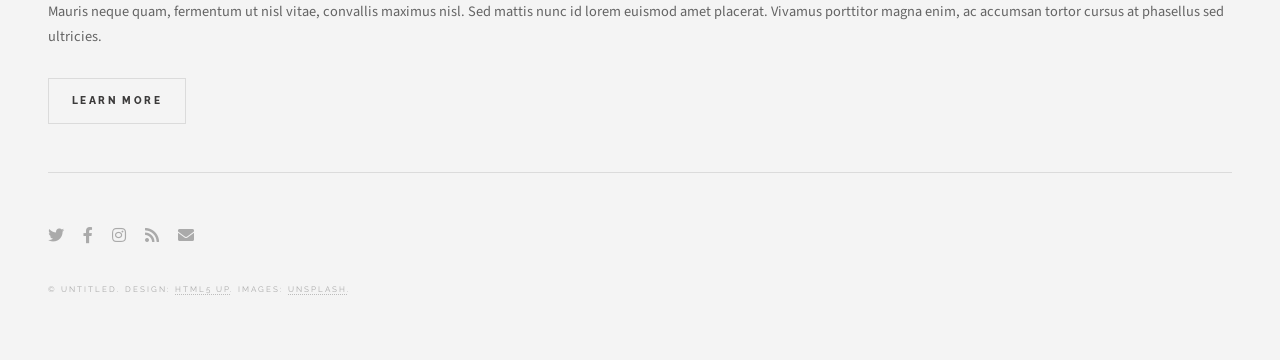
==== commit dda59d45: "Update index.html" ====
--- a/index.html
+++ b/index.html
@@ -499,14 +499,14 @@
 									<!-- Mini Post -->
 										<article class="mini-post">
 											<header>
-												<h3><a href="china.html">China</a></h3>
+												<h3><a href="First_Photo.html">My first photography</a></h3>
 												<time class="published" datetime="2025">Jun, 2025</time>
 												<a href="#" class="author">
-													<img src="images/photoW.jpeg" alt="" />
+													<img src="images/First_photo/First_photo-01.jpg" alt="" />
 												</a>
 											</header>
-											<a href="china.html" class="image">
-												<img src="images/china-cover.jpg" alt="China photography" />
+											<a href="First_Photo.html" class="image">
+												<img src="images/First_photo/First_photo-01.jpg" alt="China photography" />
 											</a>
 										</article>
 
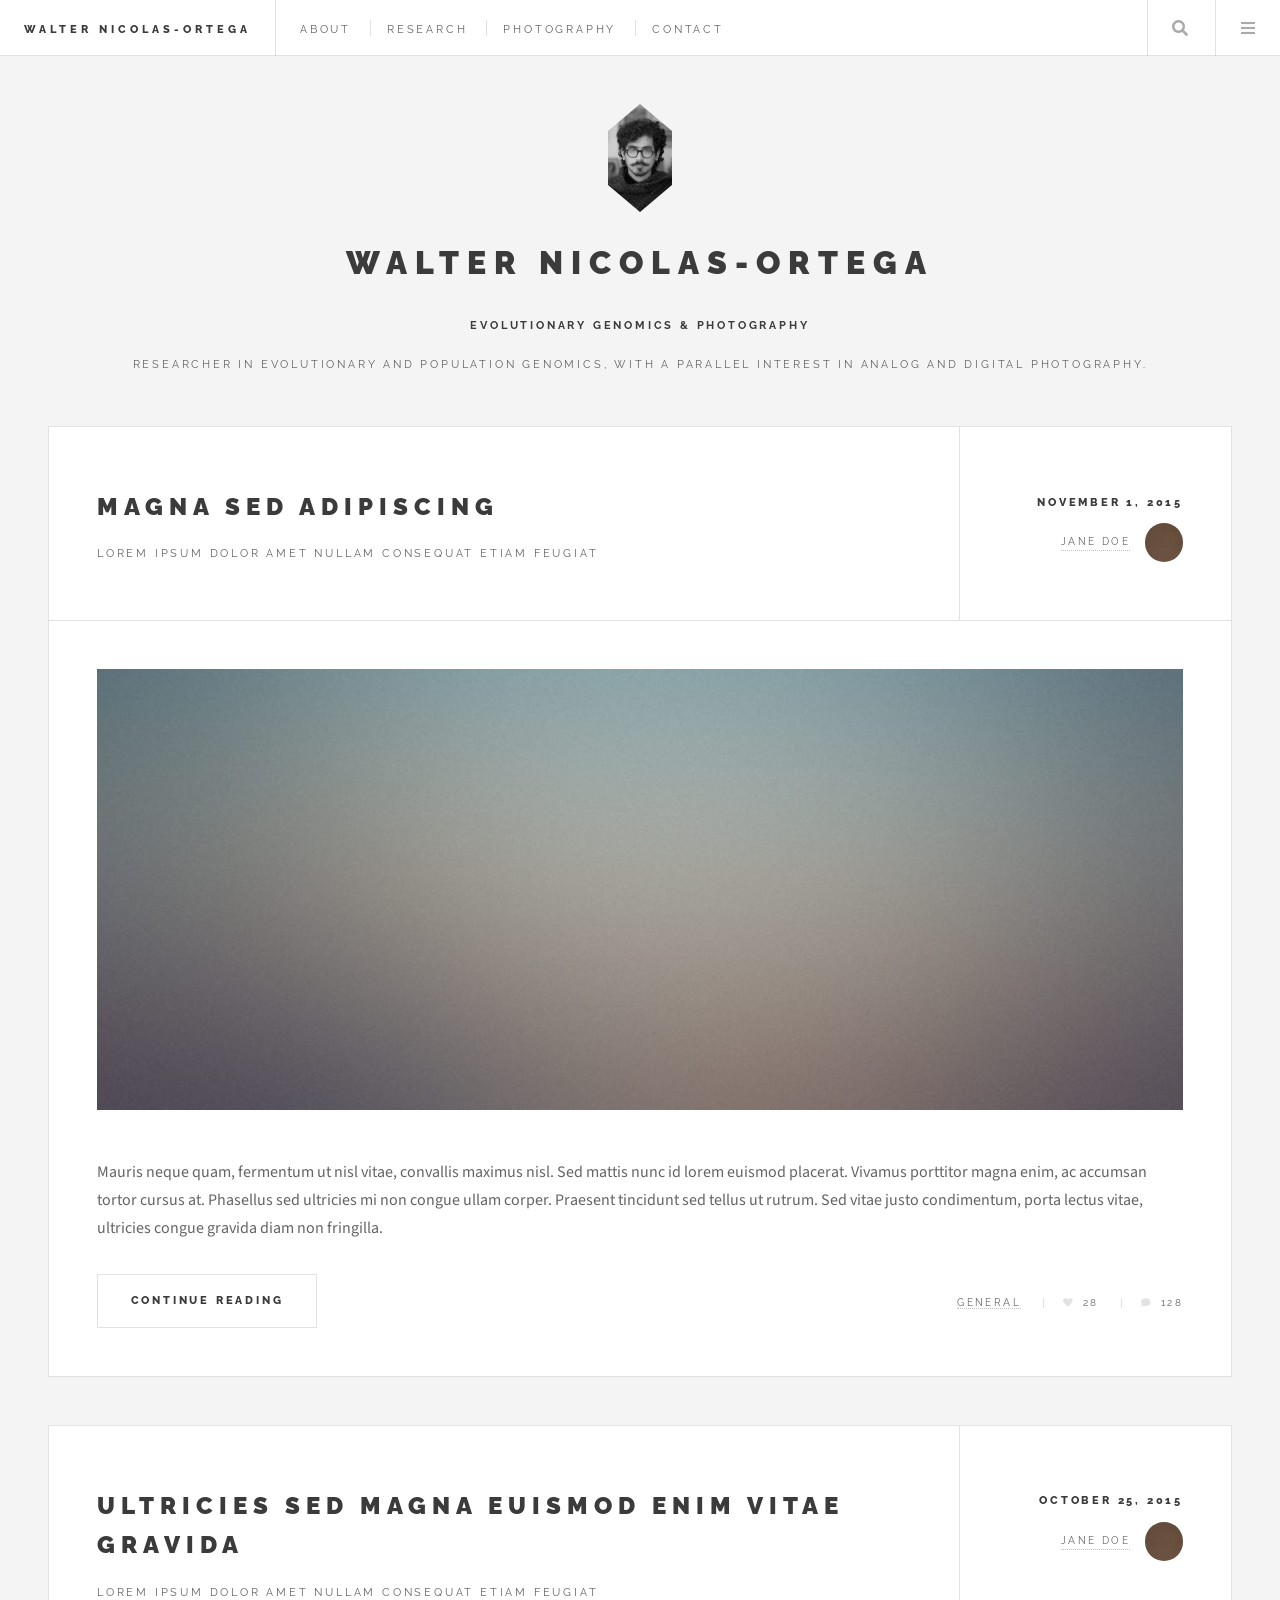
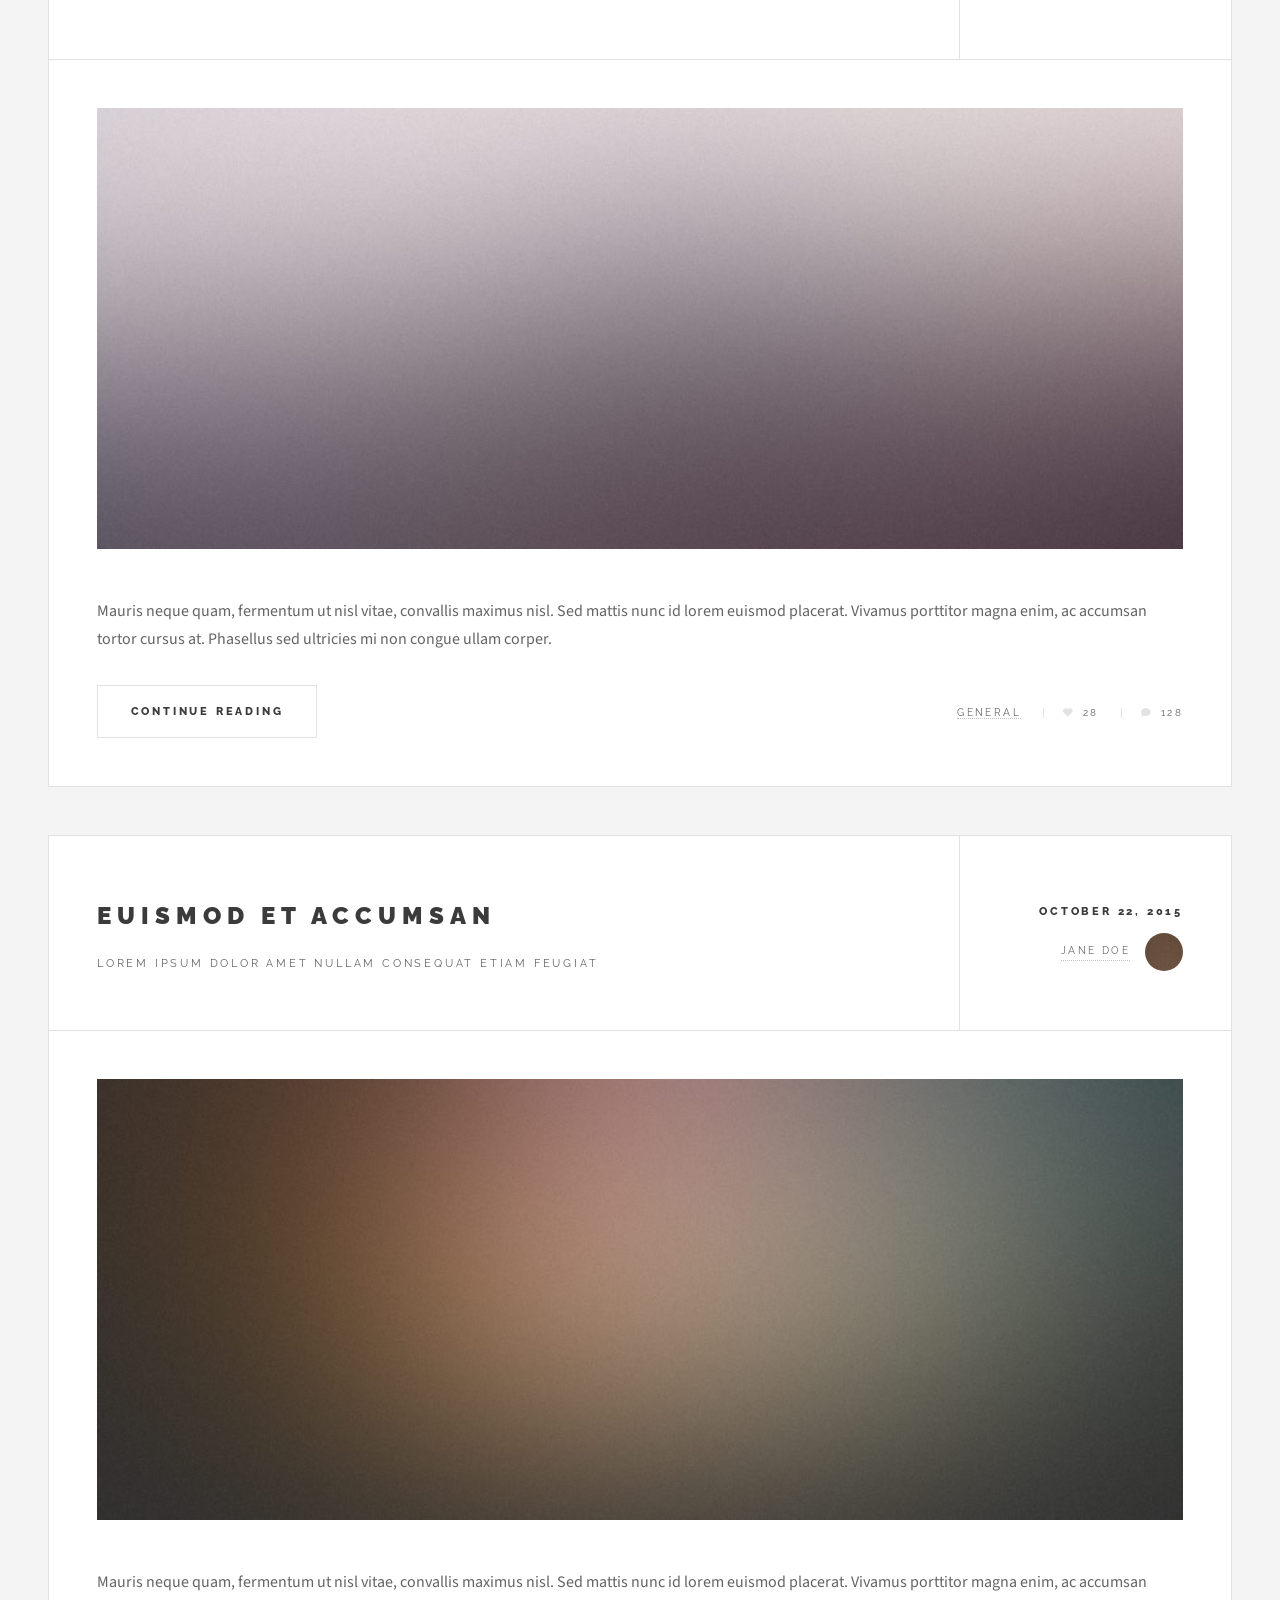
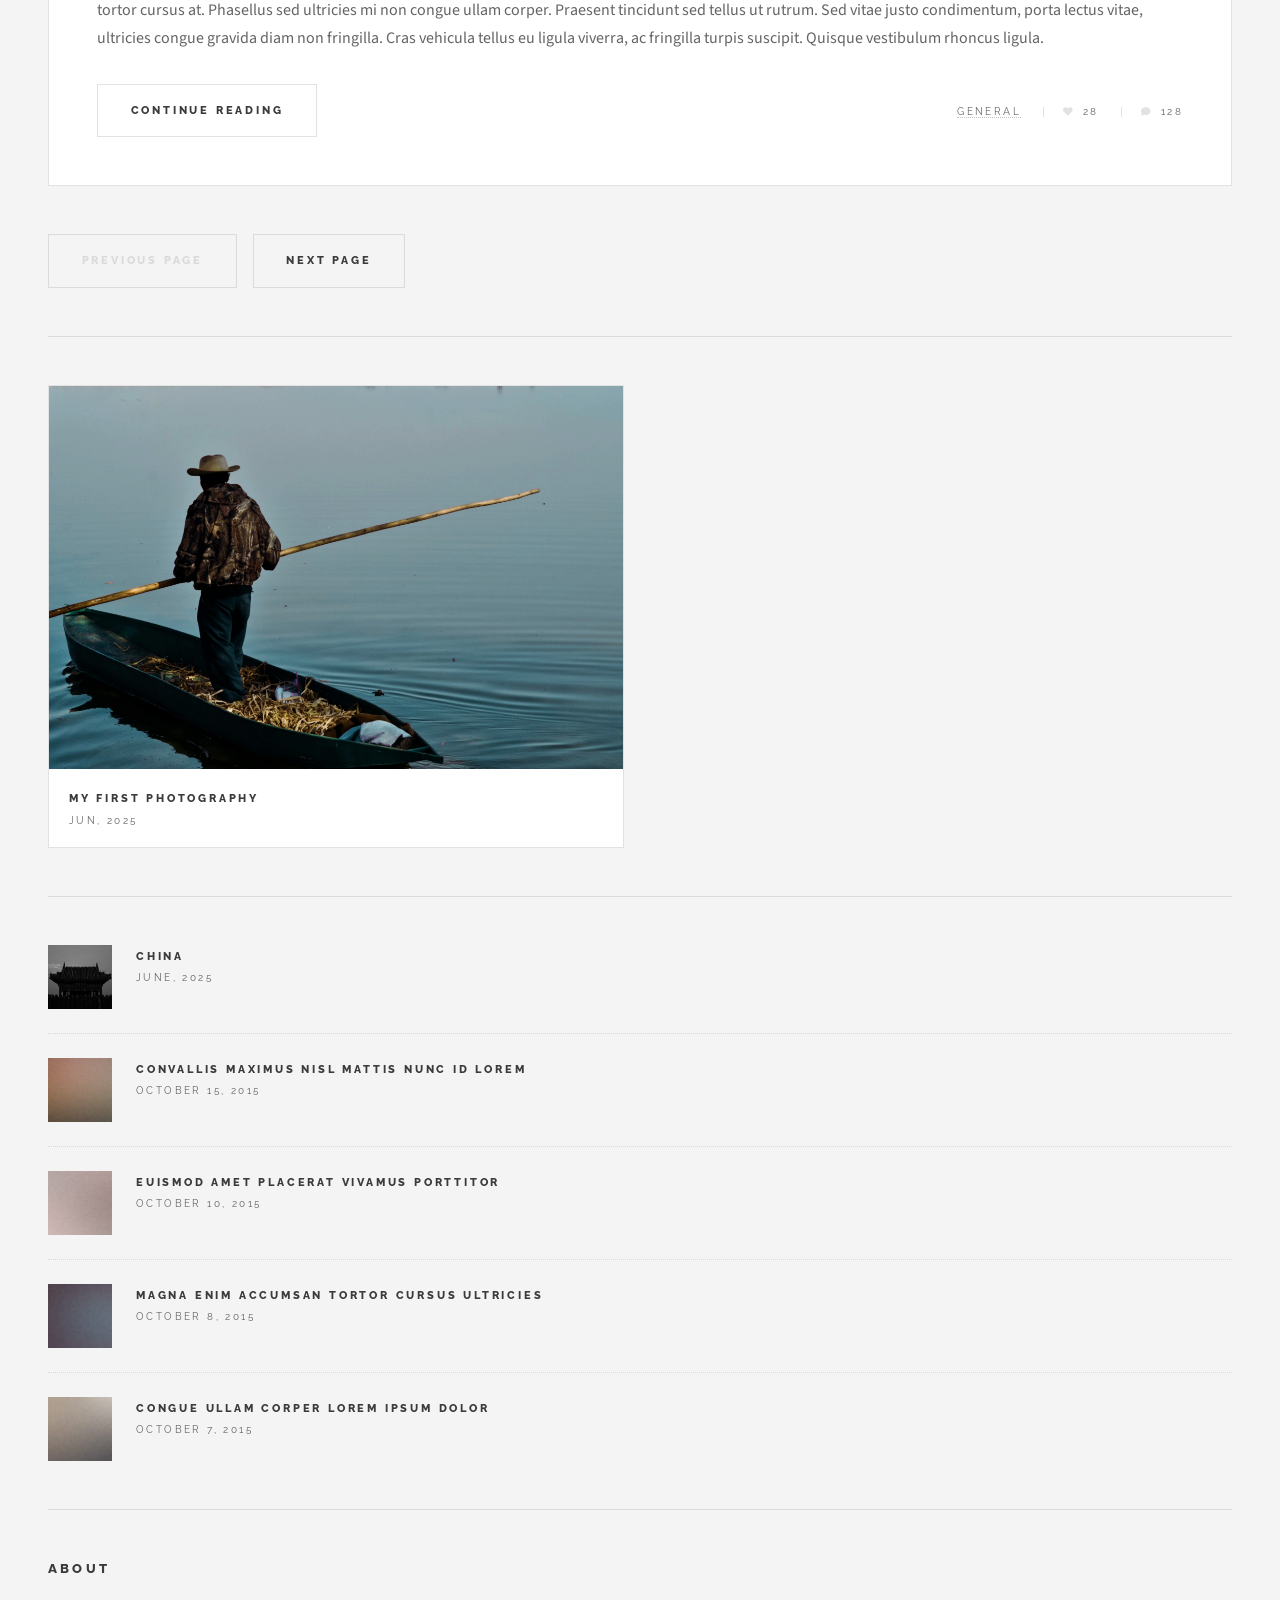
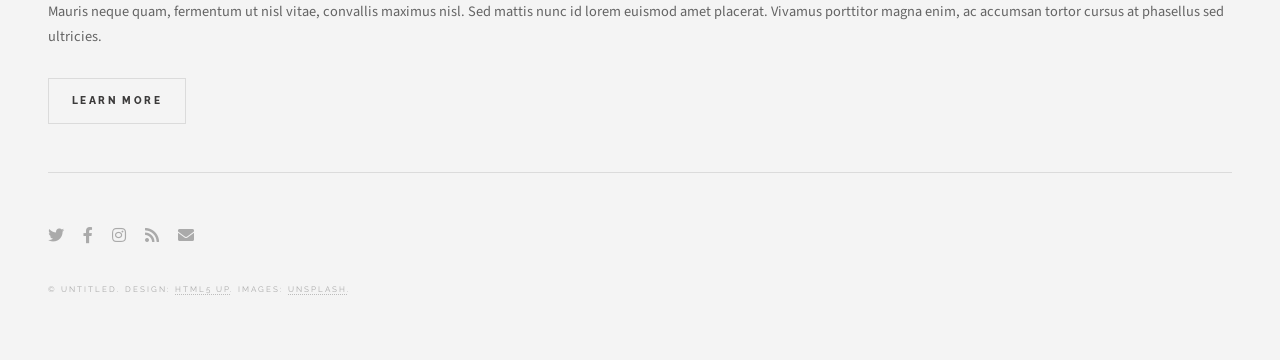
==== commit 6b2e7a02: "Update index.html" ====
--- a/index.html
+++ b/index.html
@@ -502,11 +502,11 @@
 												<h3><a href="First_Photo.html">My first photography</a></h3>
 												<time class="published" datetime="2025">Jun, 2025</time>
 												<a href="#" class="author">
-													<img src="images/First_photo/First_photo-01.jpg" alt="" />
+													<img src="images/First_photo-01.jpg" alt="" />
 												</a>
 											</header>
 											<a href="First_Photo.html" class="image">
-												<img src="images/First_photo/First_photo-01.jpg" alt="China photography" />
+												<img src="images/First_photo/First_photo-01.jpg" alt="First photograph" />
 											</a>
 										</article>
 
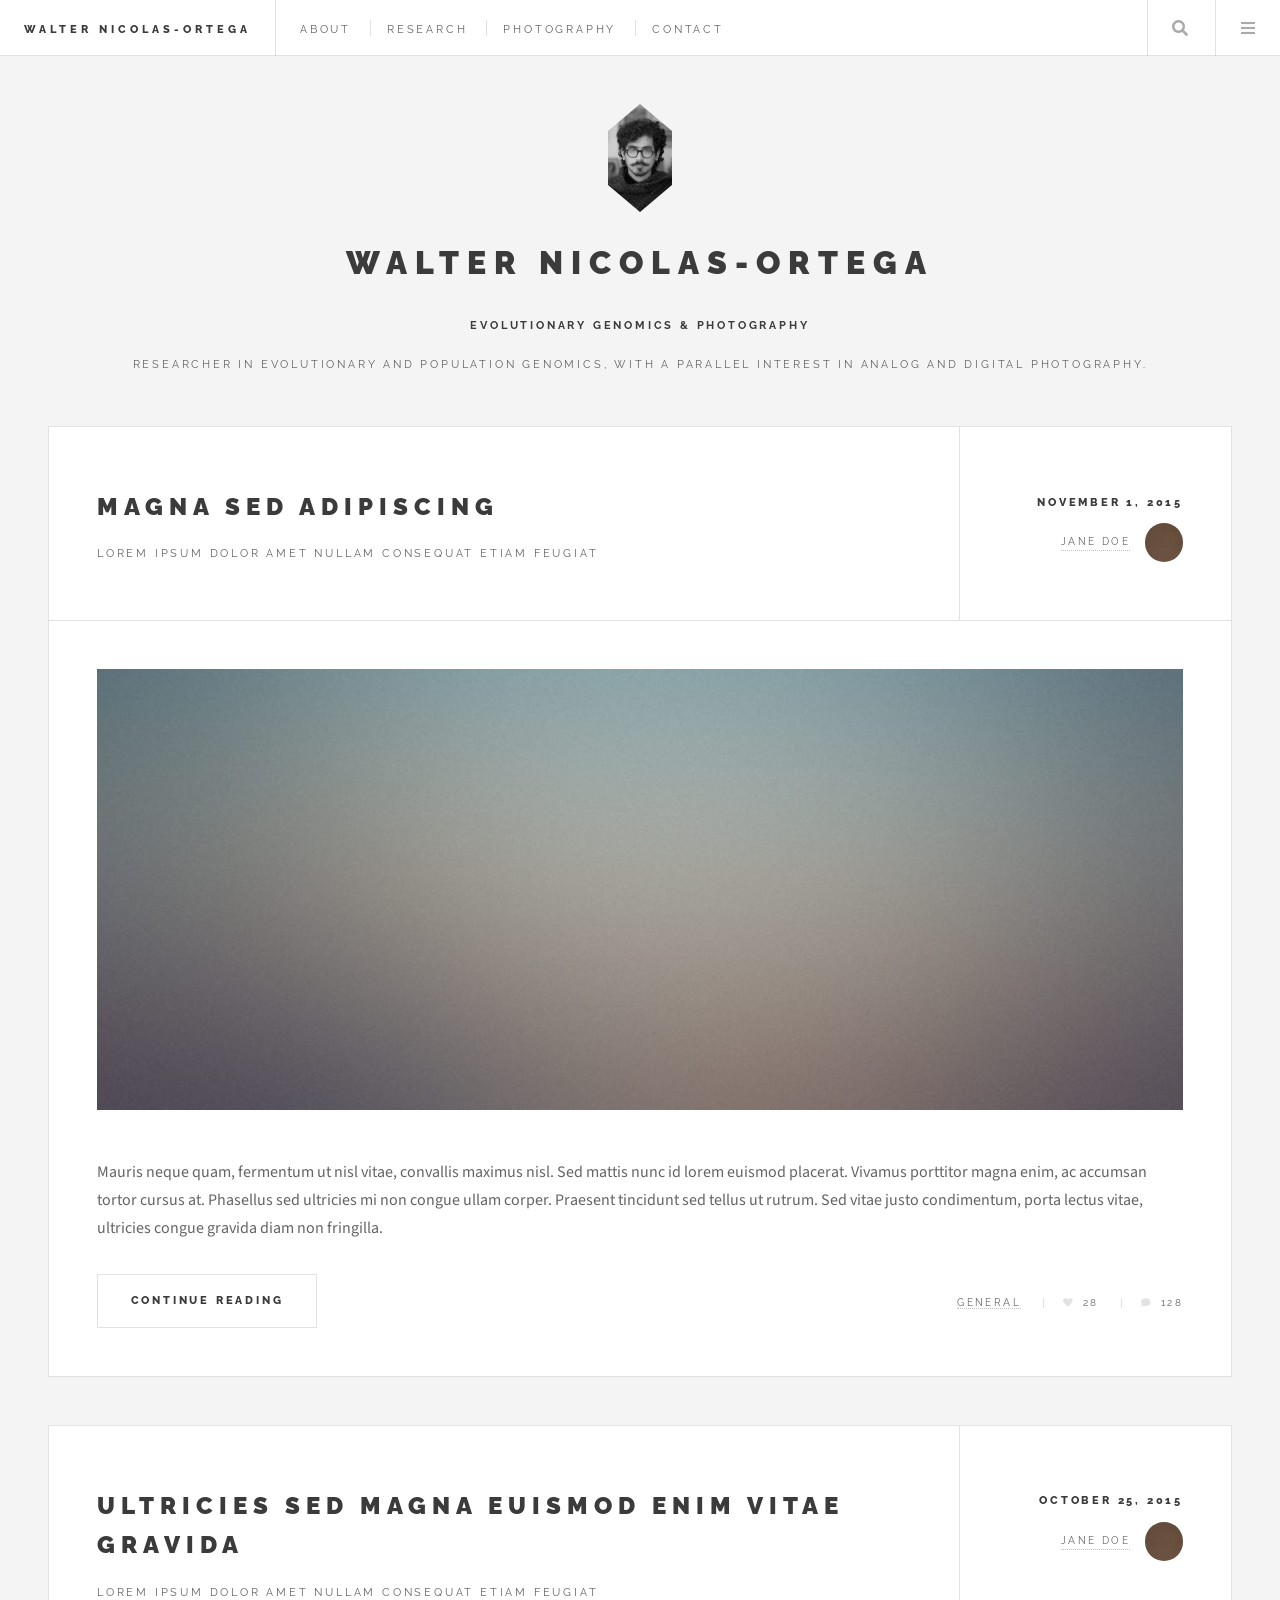
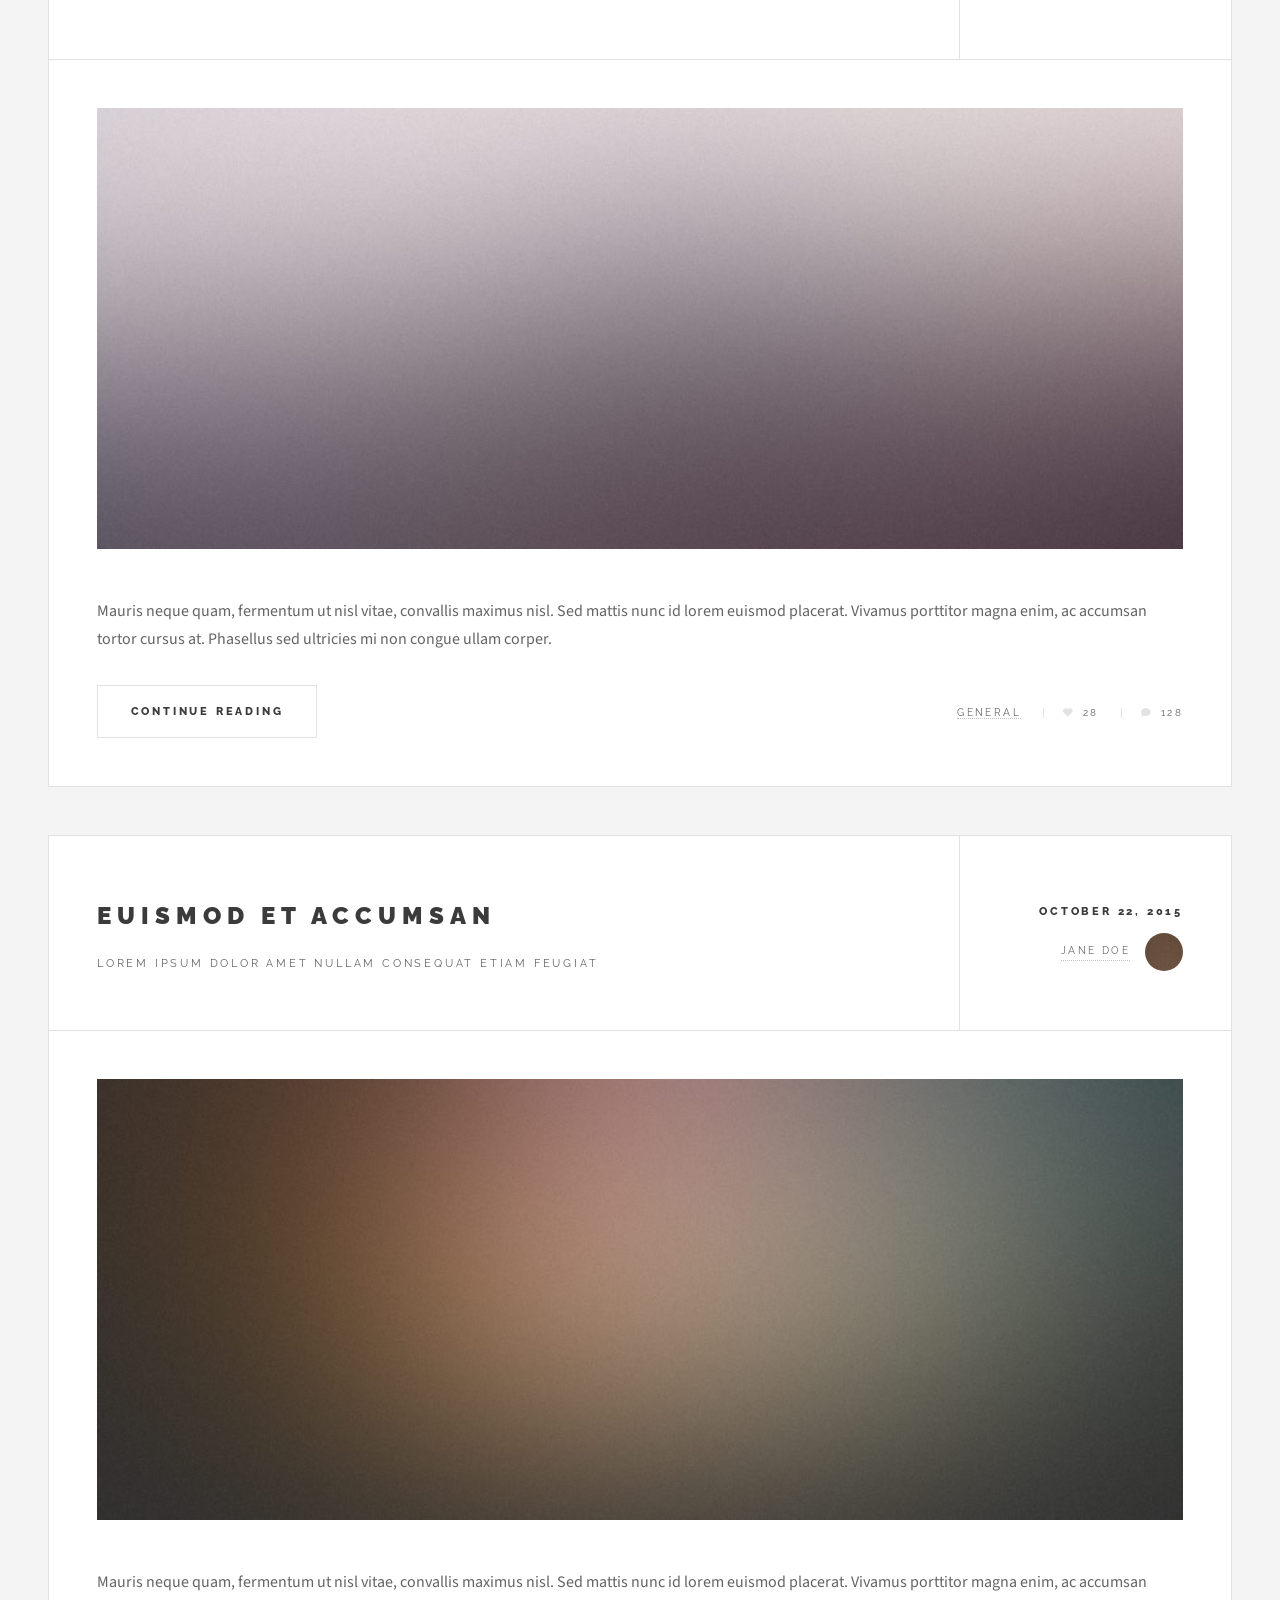
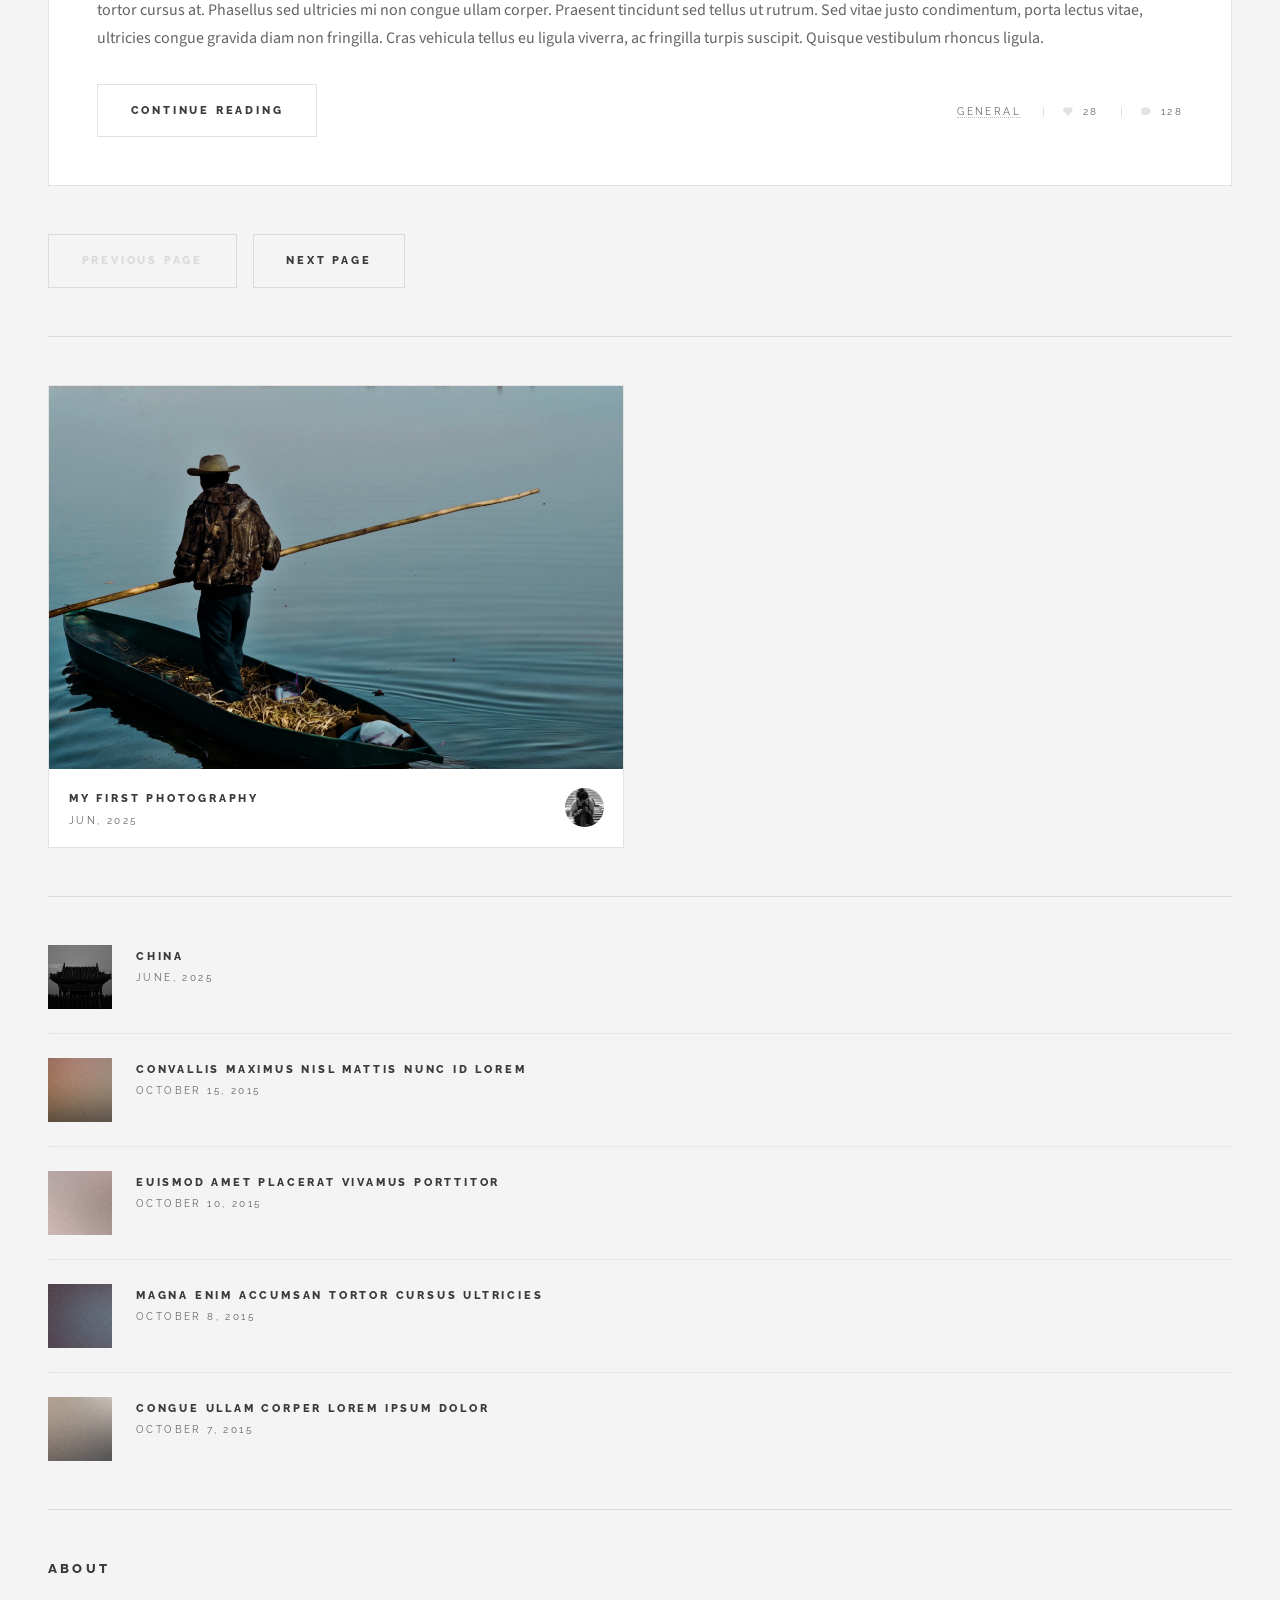
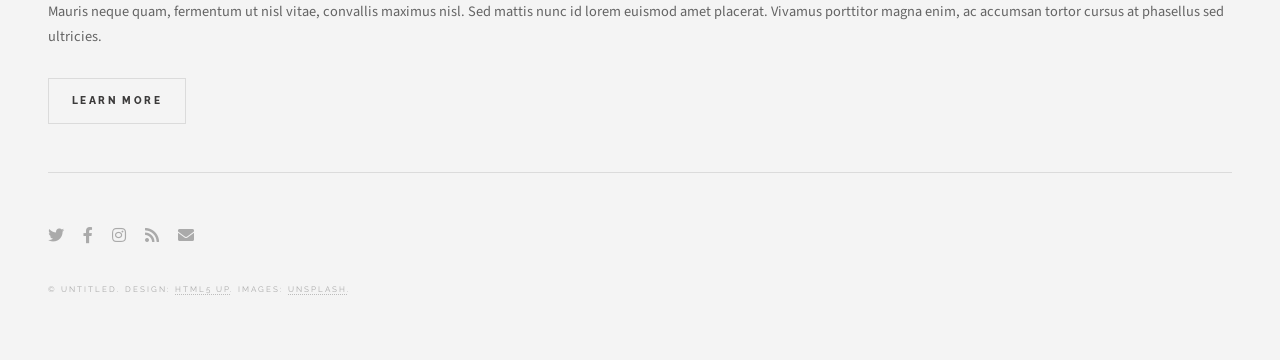
==== commit 2e09080d: "Update index.html" ====
--- a/index.html
+++ b/index.html
@@ -502,7 +502,7 @@
 												<h3><a href="First_Photo.html">My first photography</a></h3>
 												<time class="published" datetime="2025">Jun, 2025</time>
 												<a href="#" class="author">
-													<img src="images/First_photo-01.jpg" alt="" />
+													<img src="images/photoW.jpeg" alt="" />
 												</a>
 											</header>
 											<a href="First_Photo.html" class="image">
